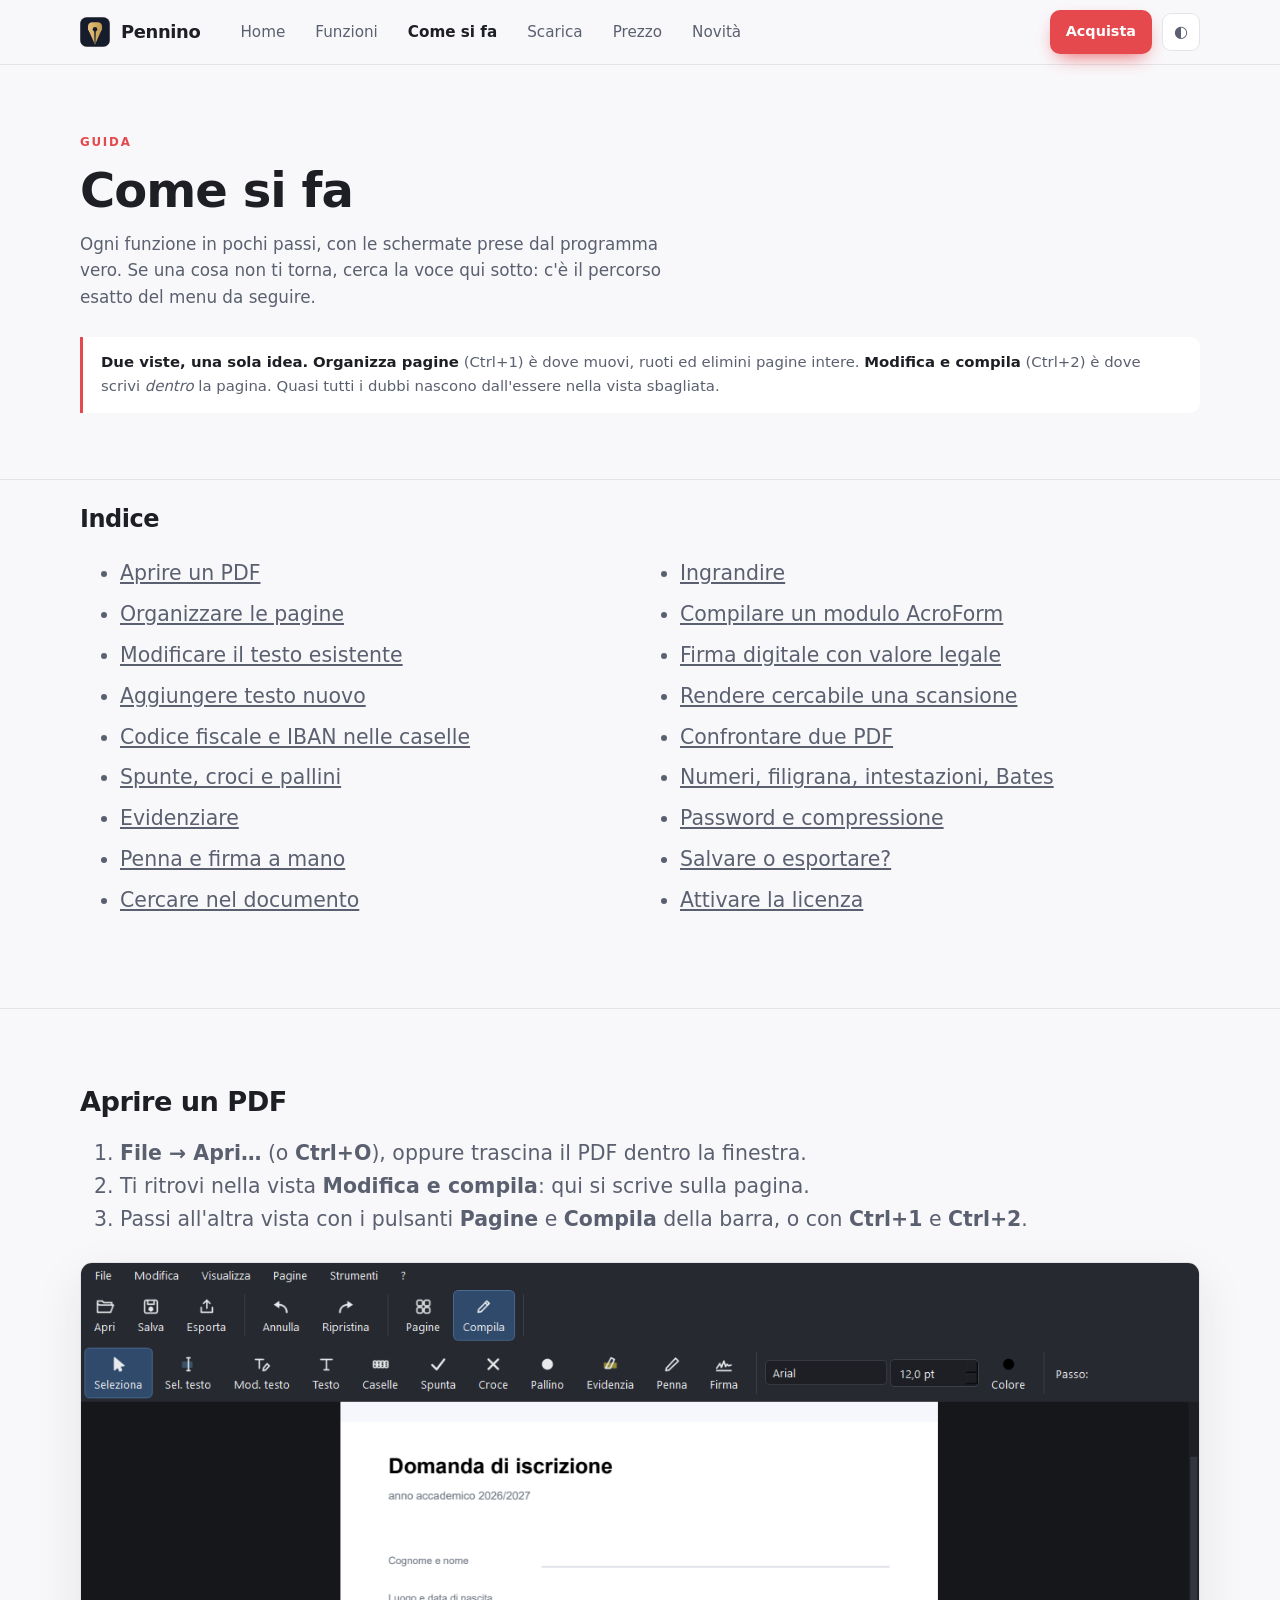
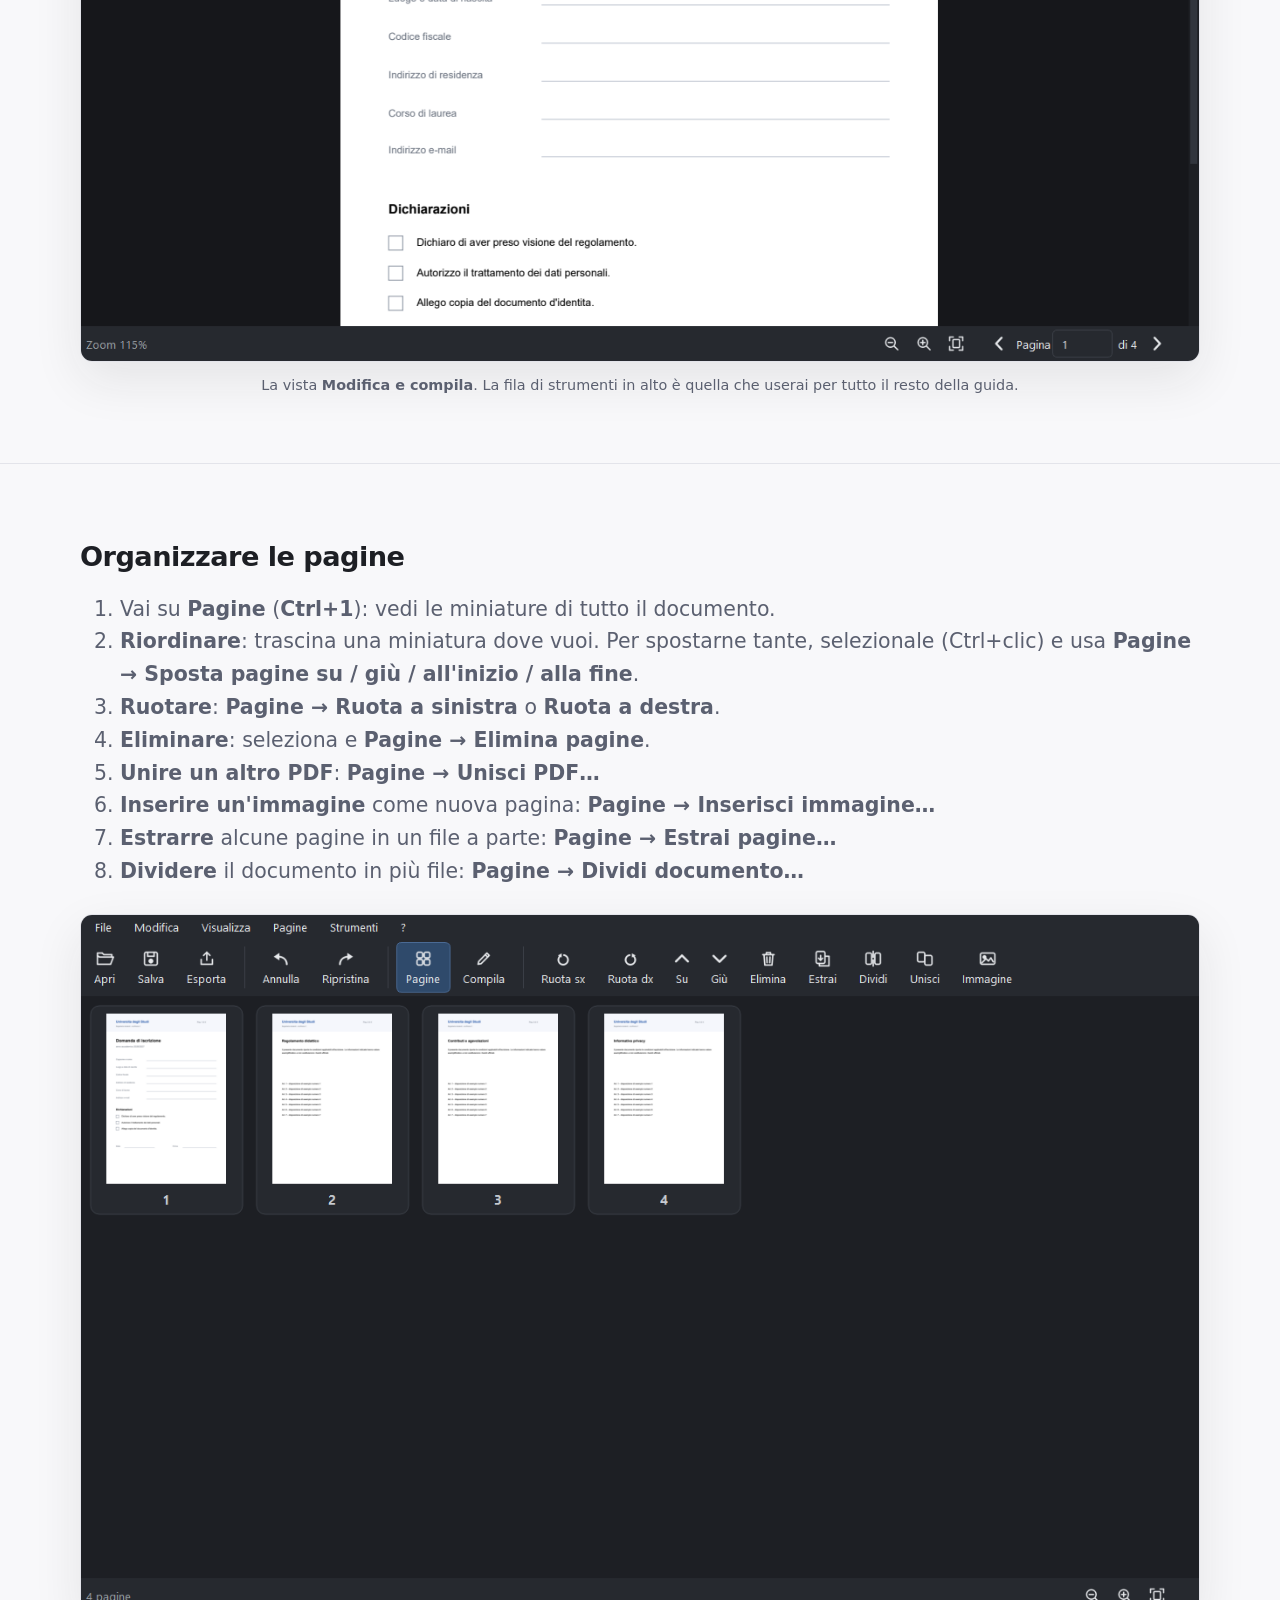
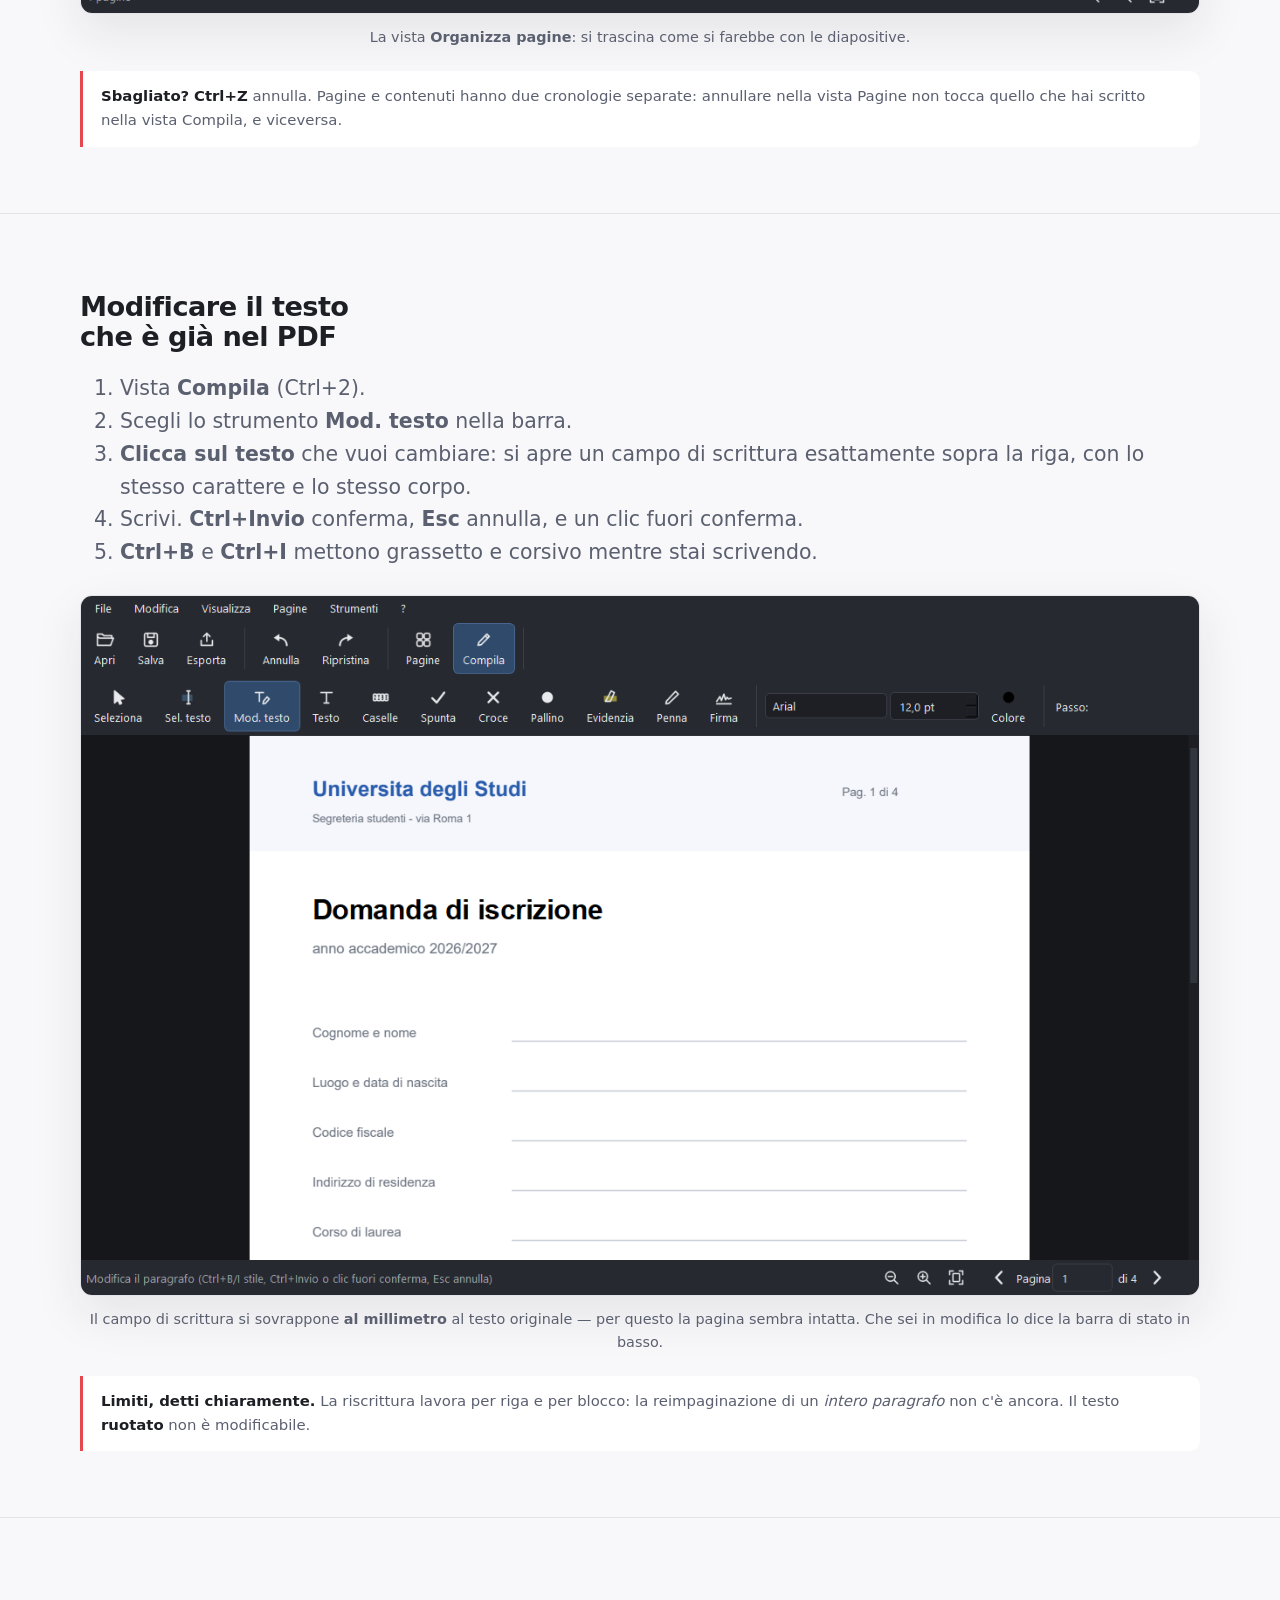
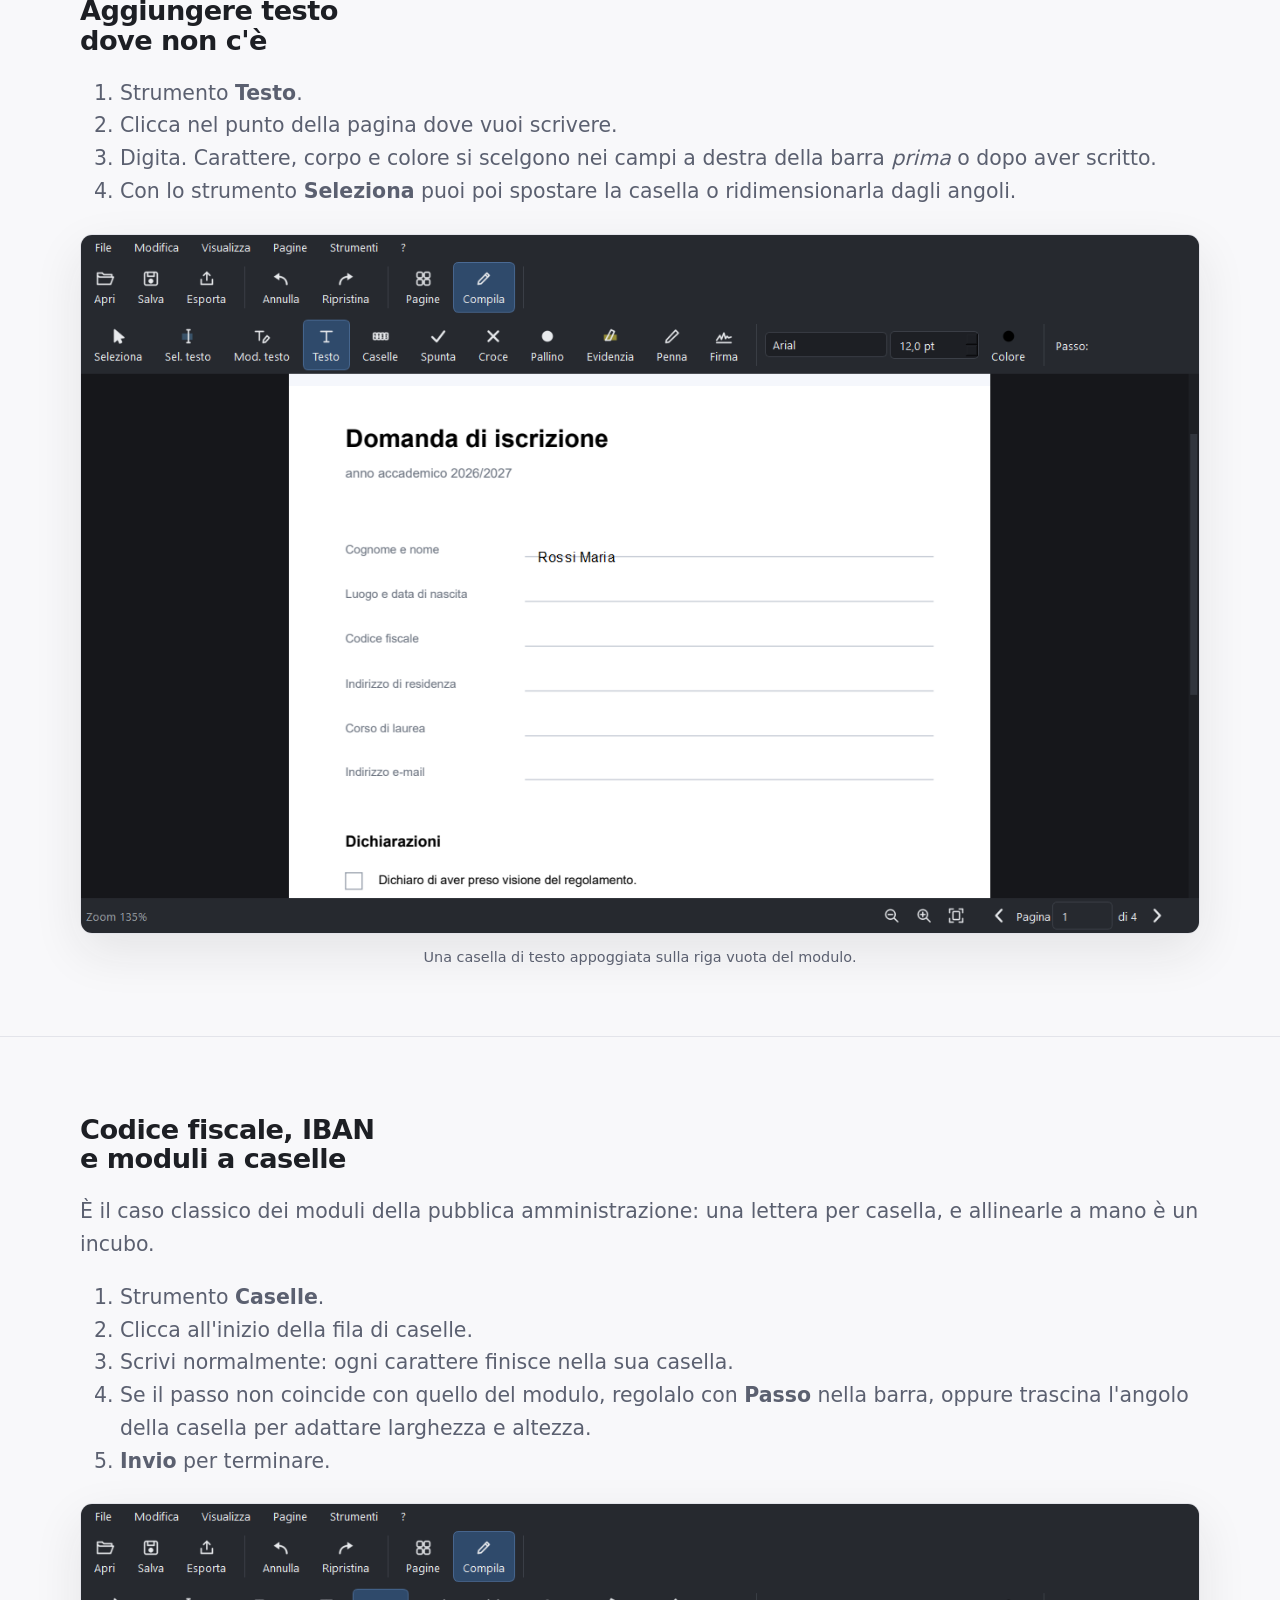
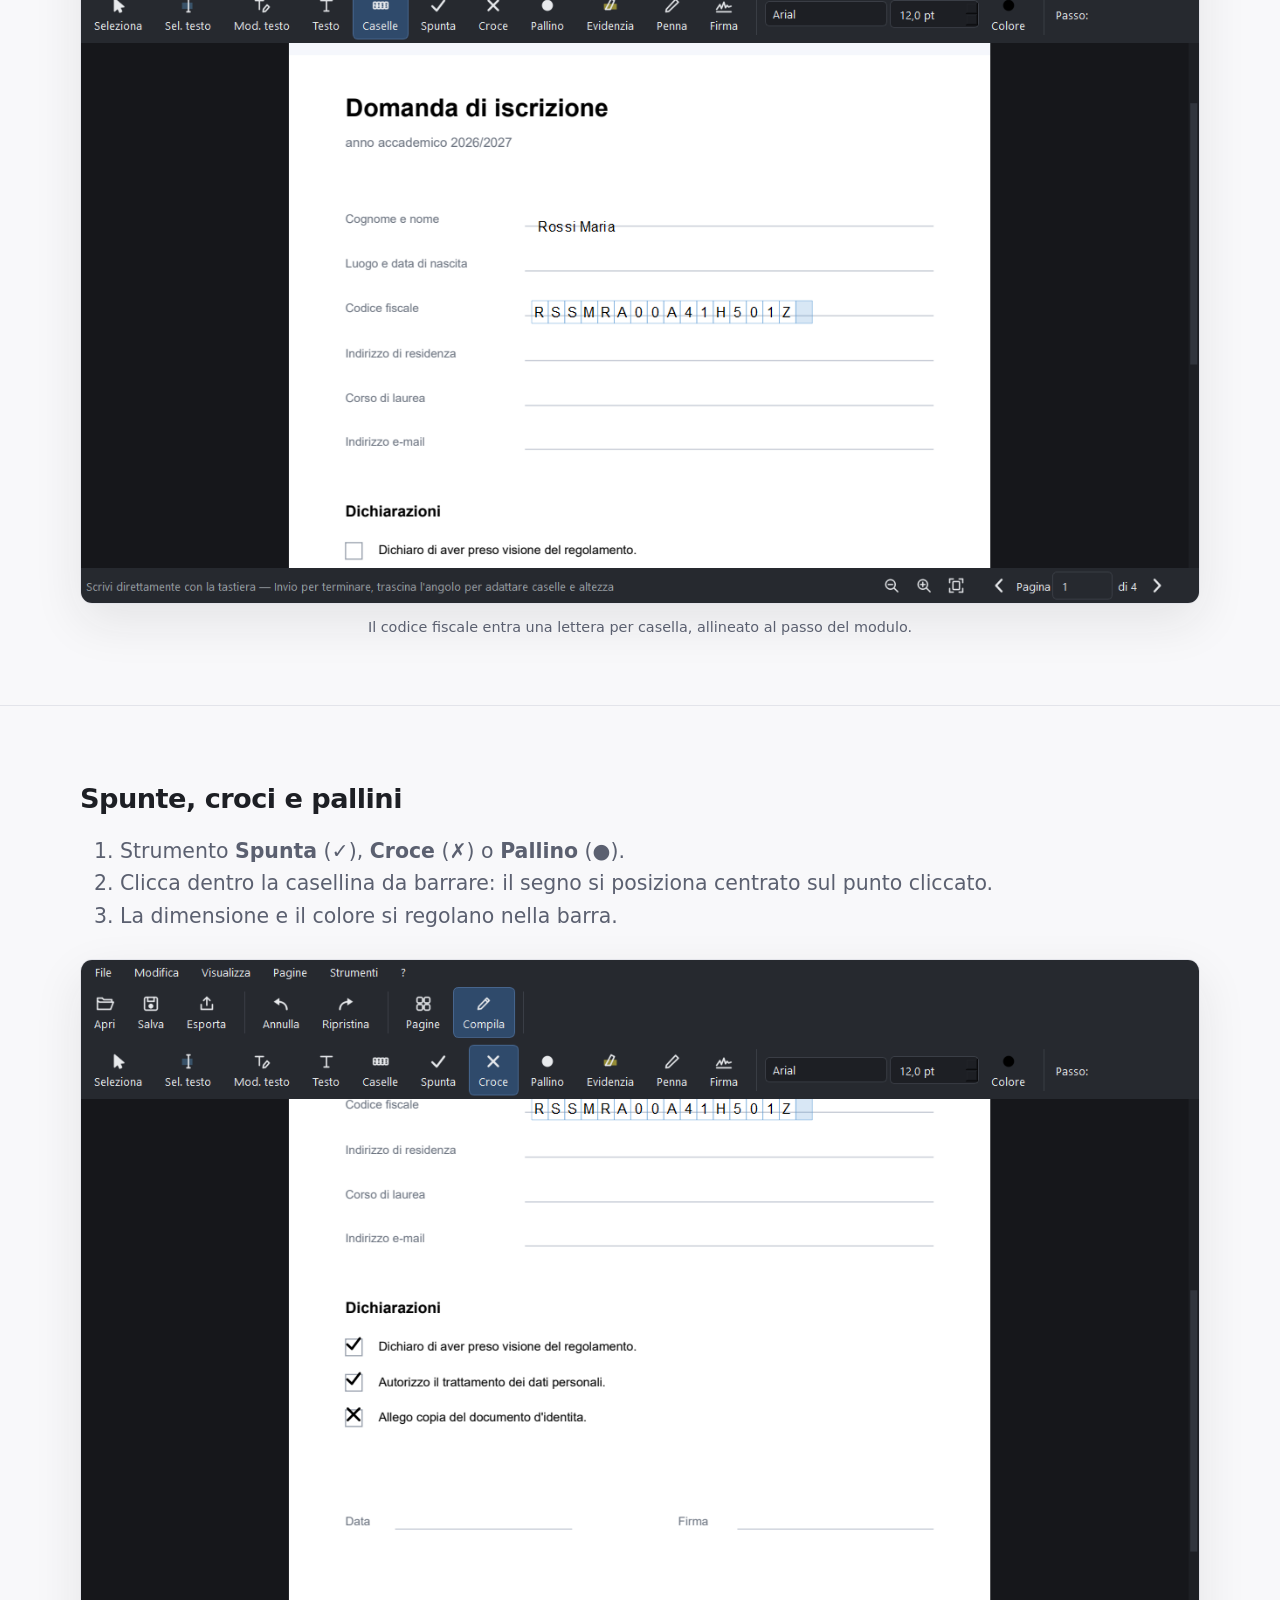
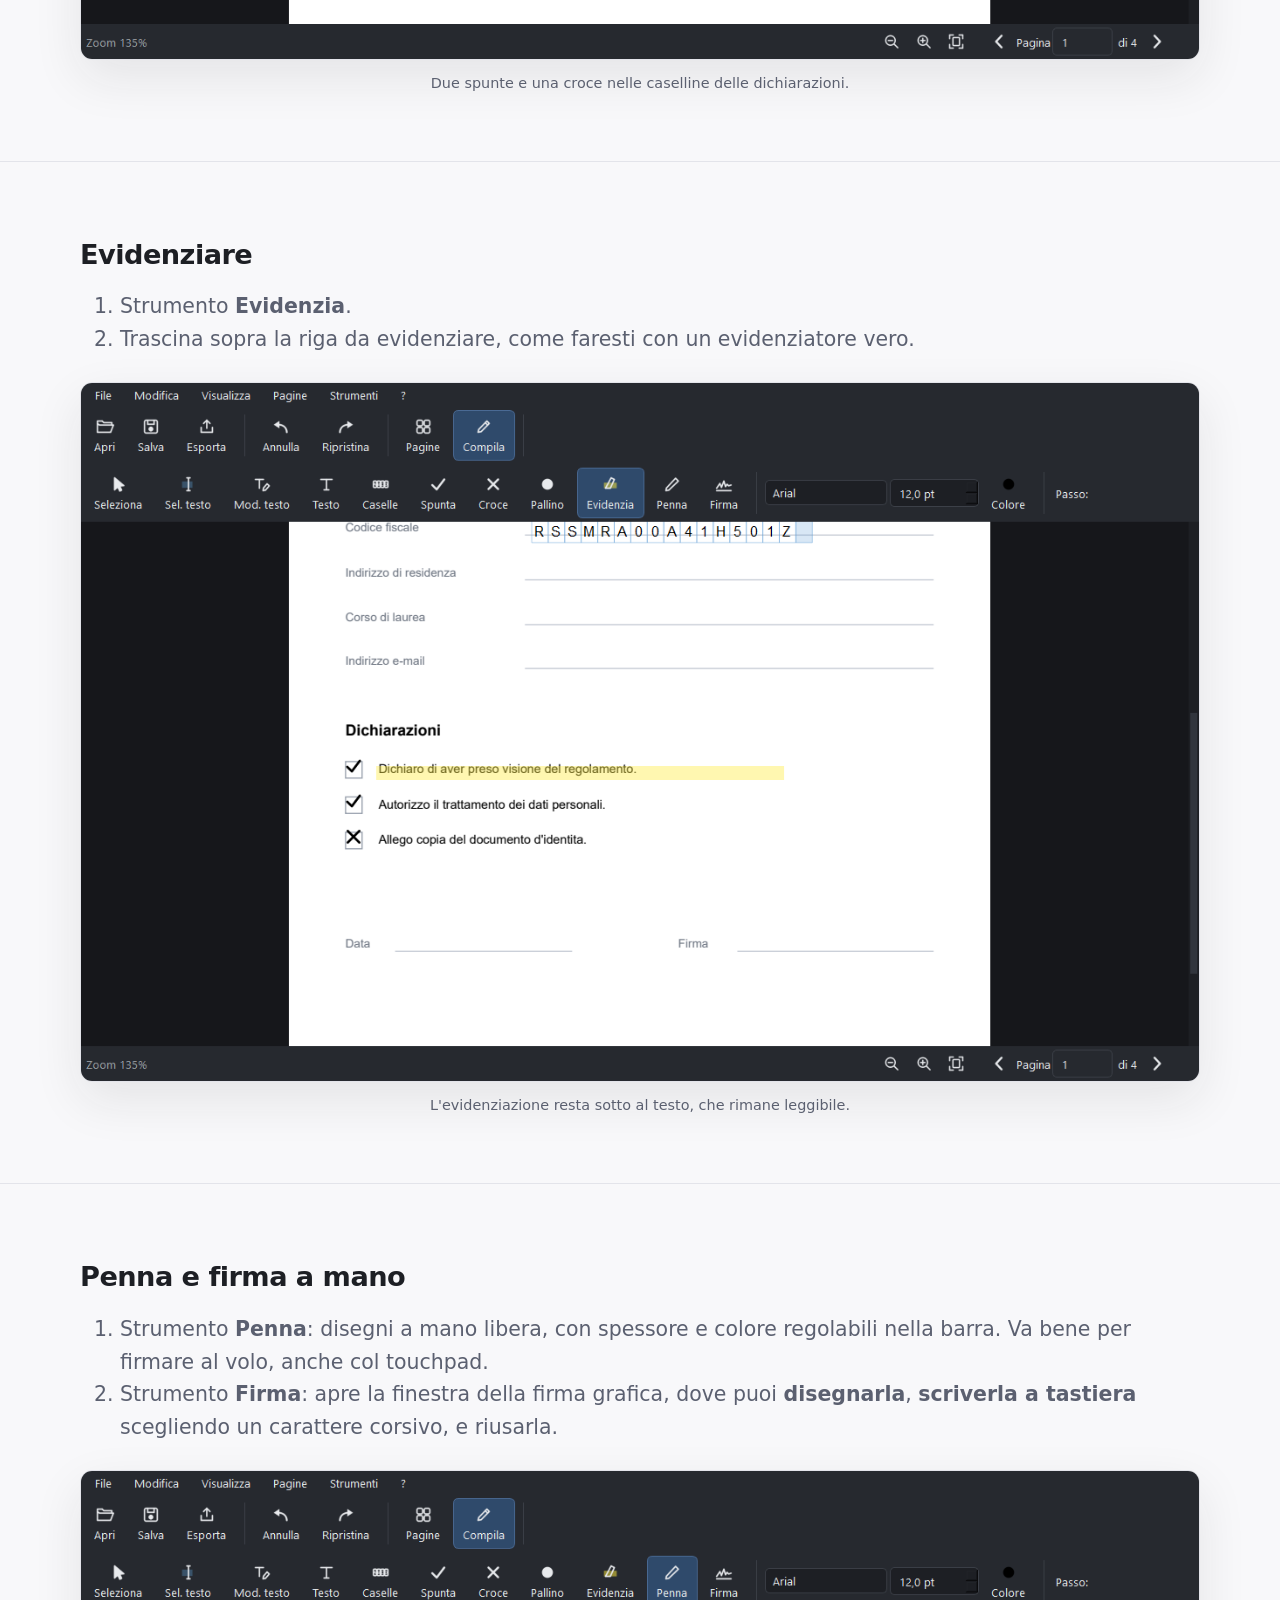
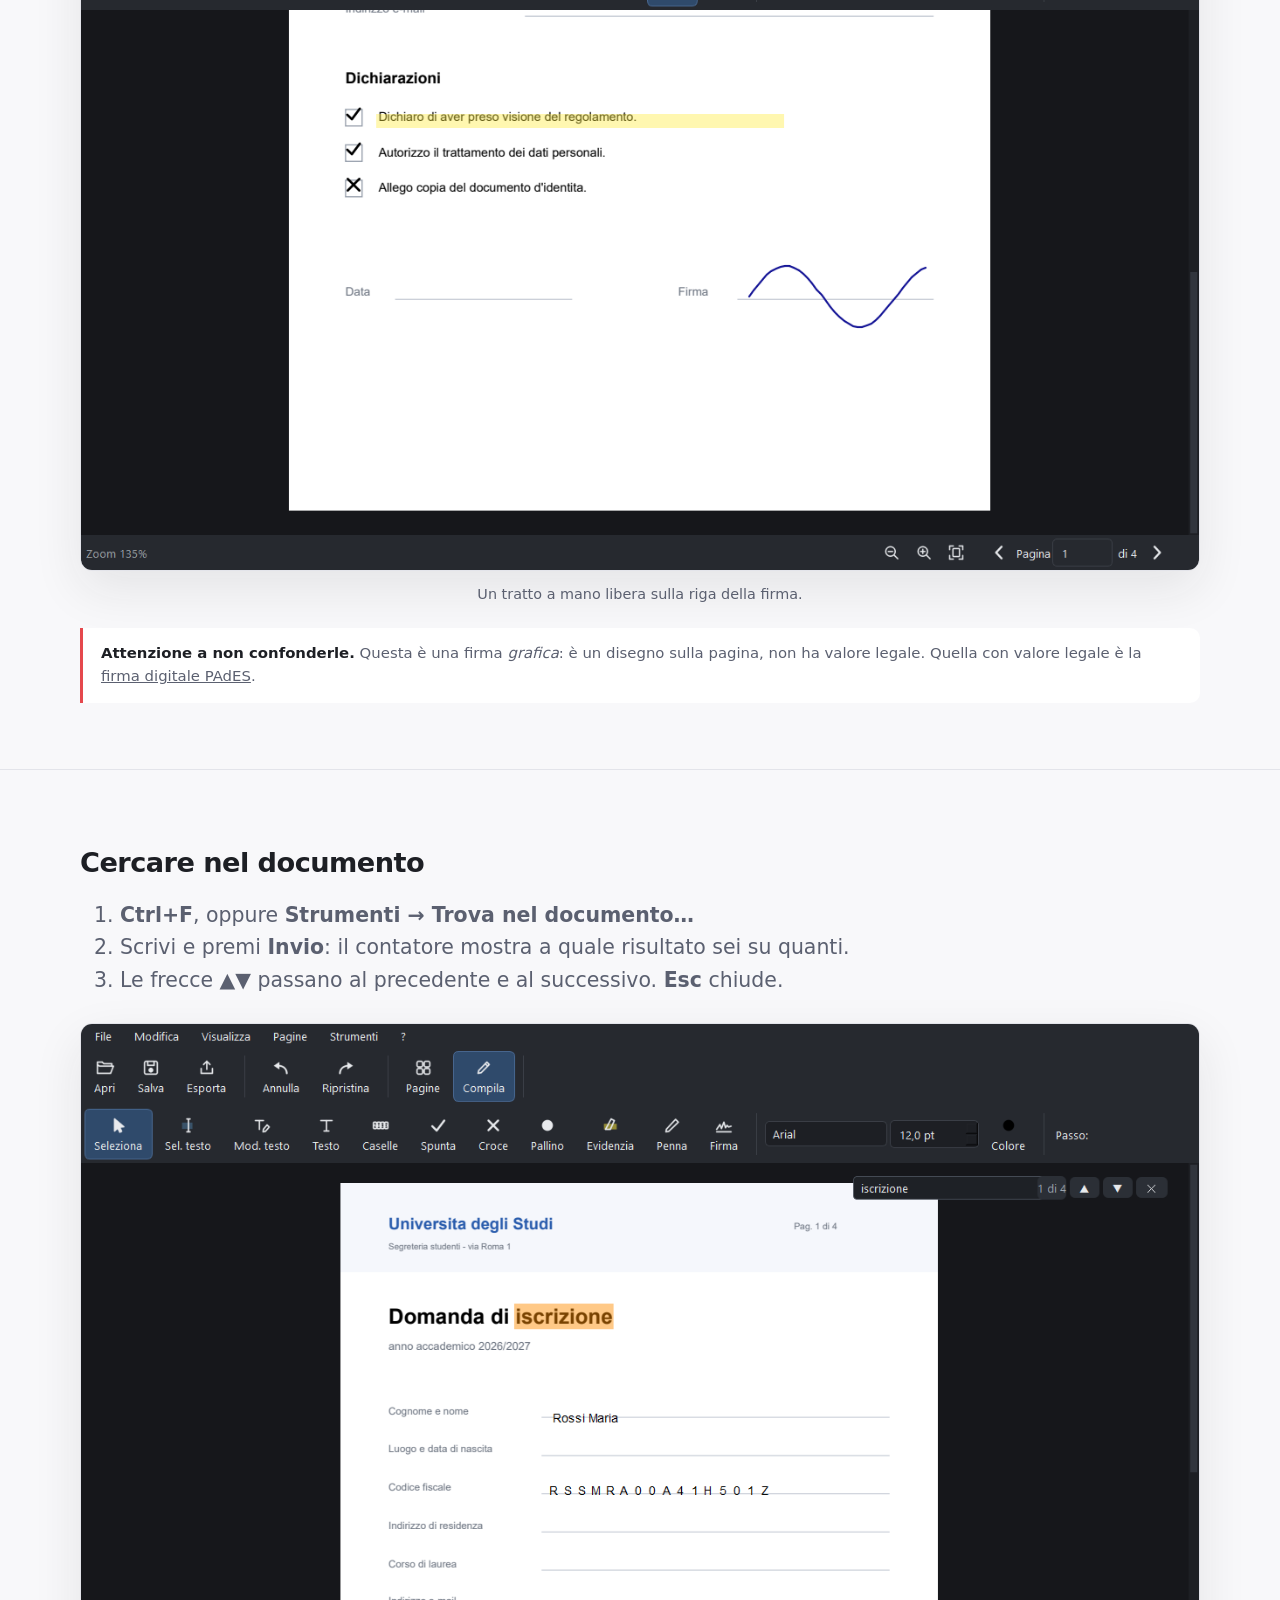
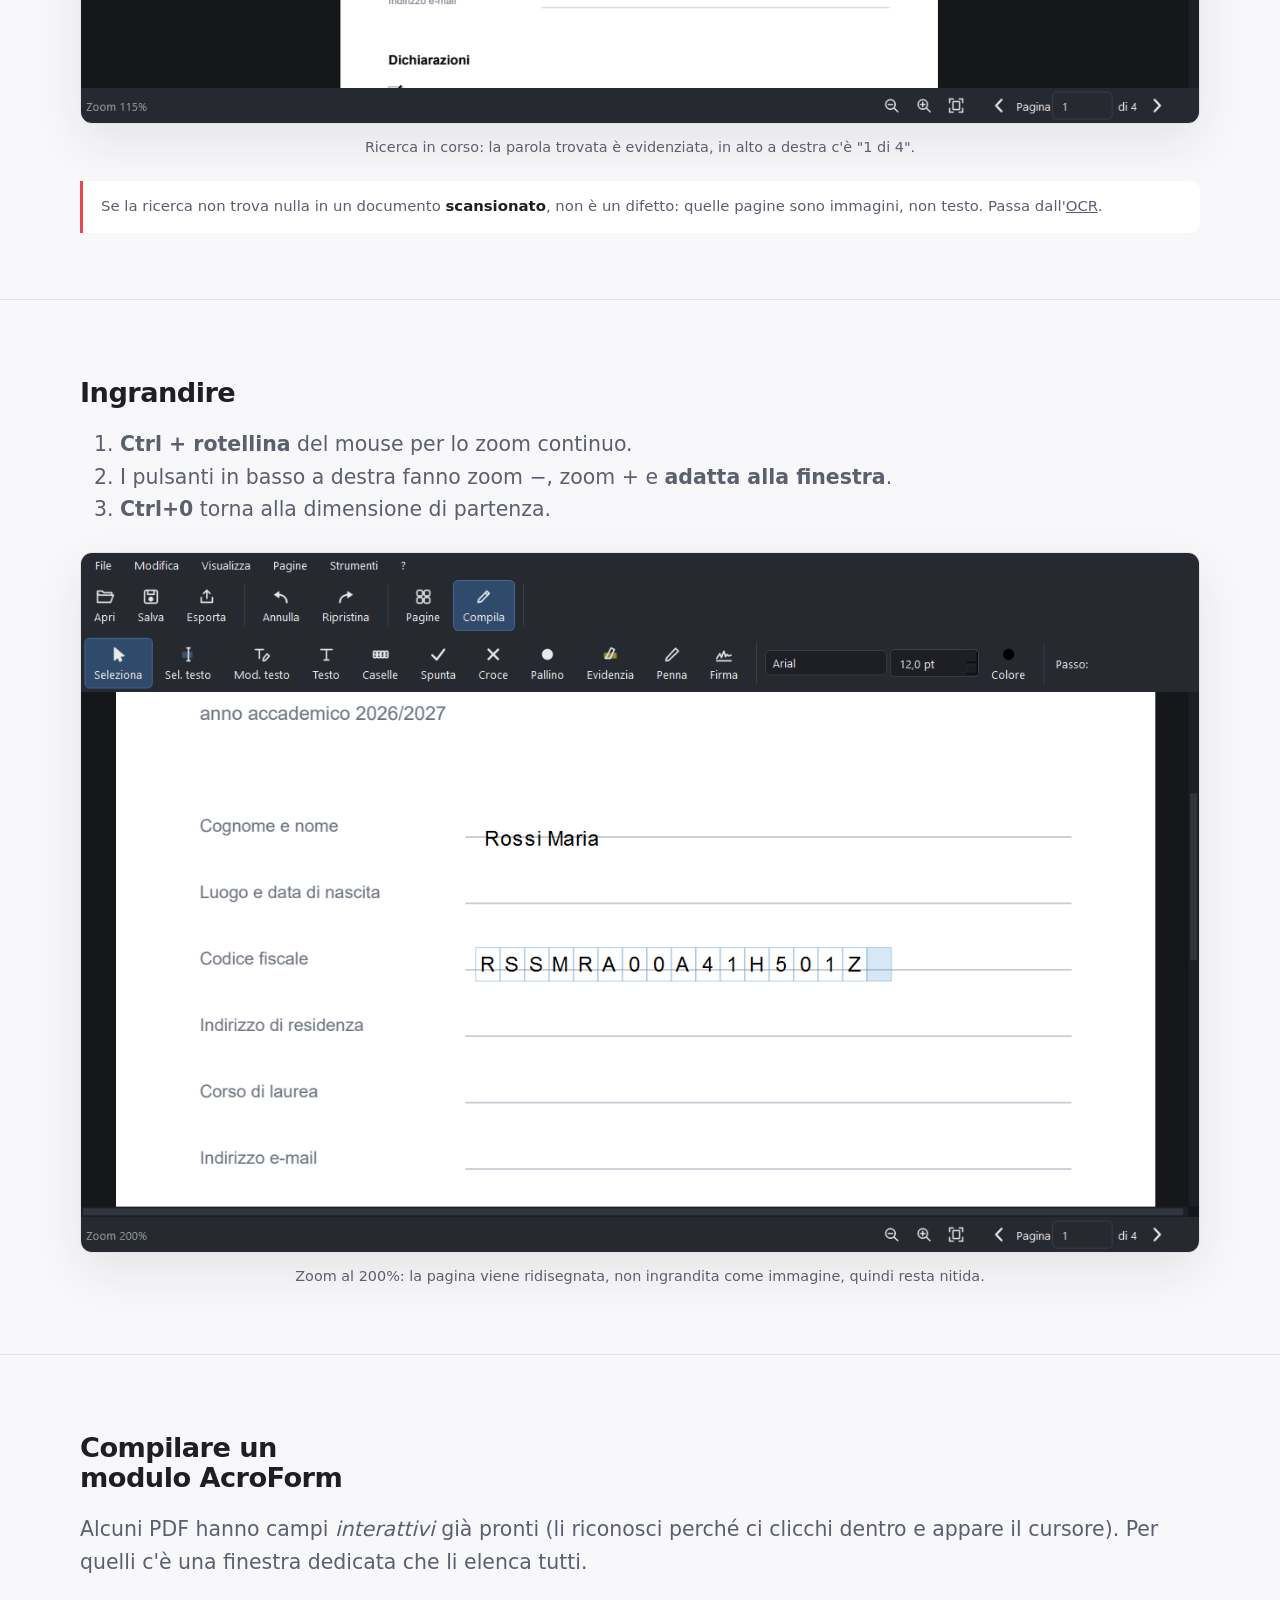
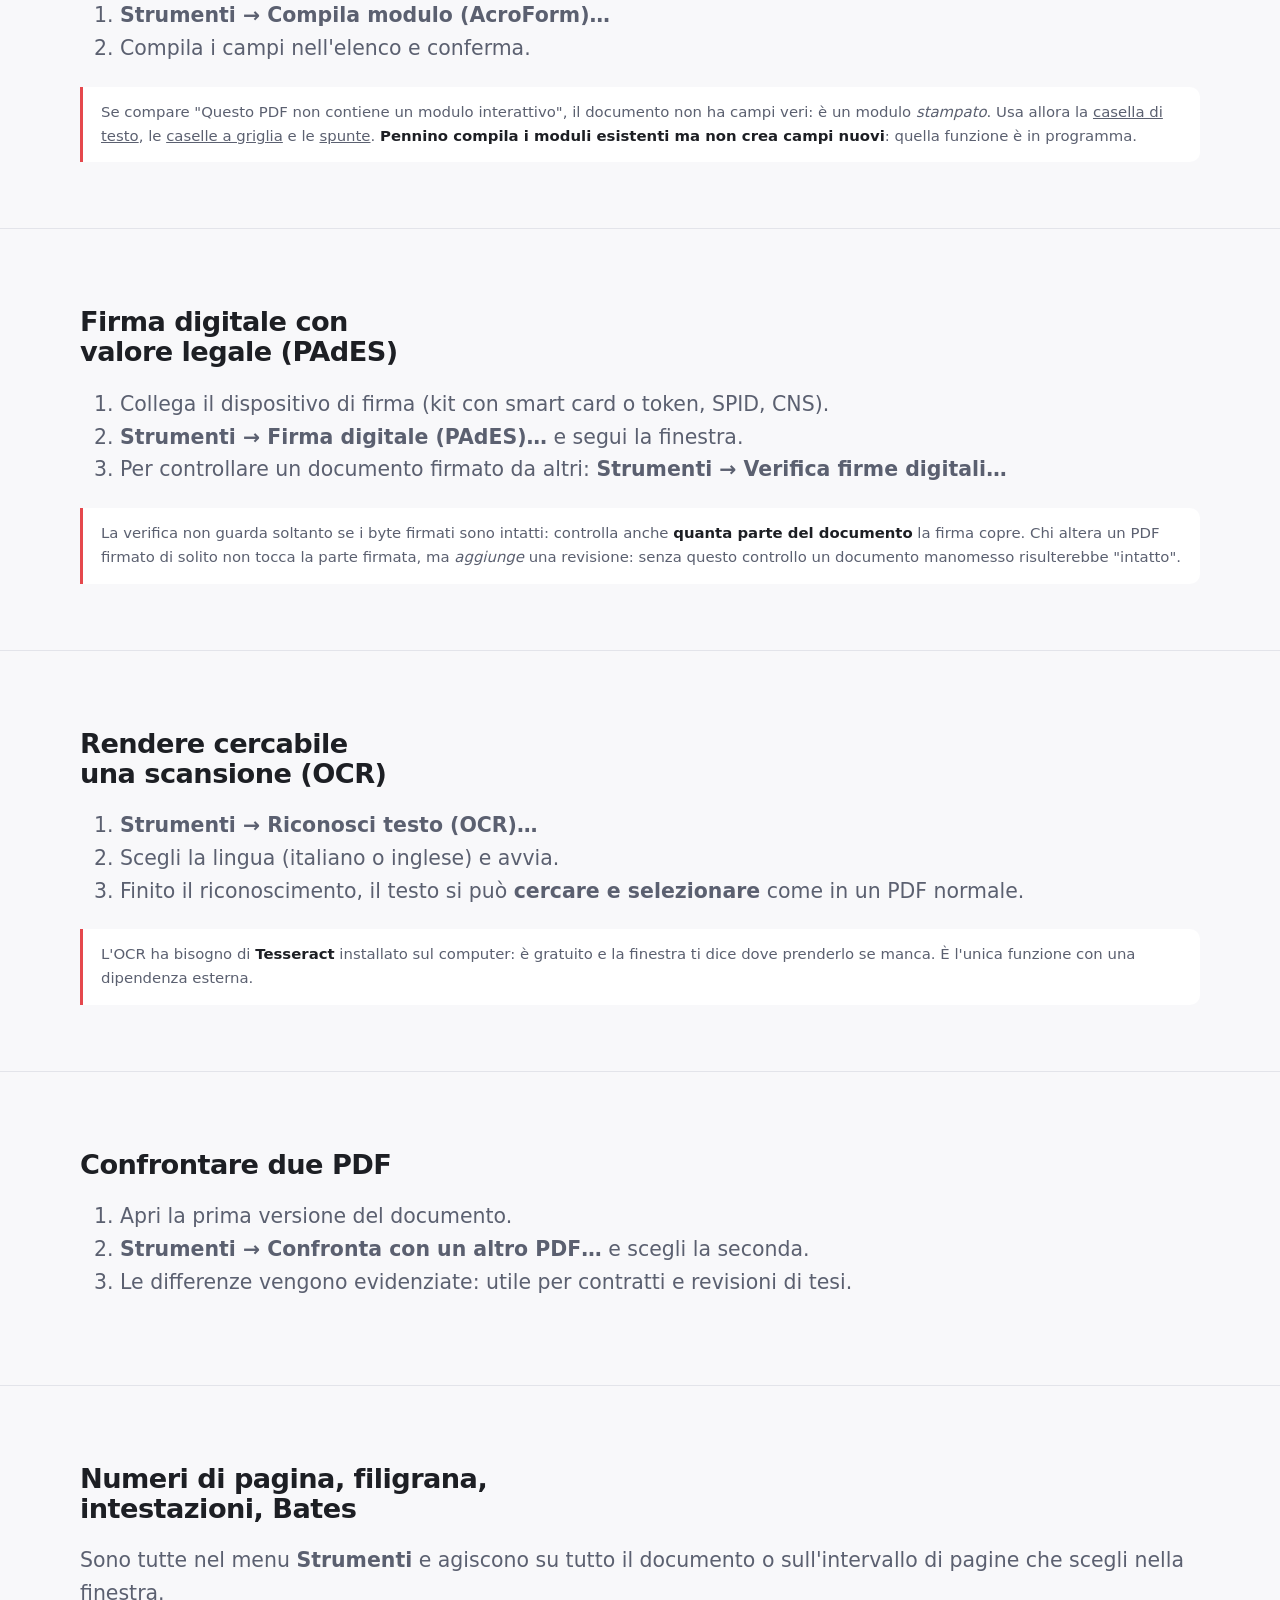
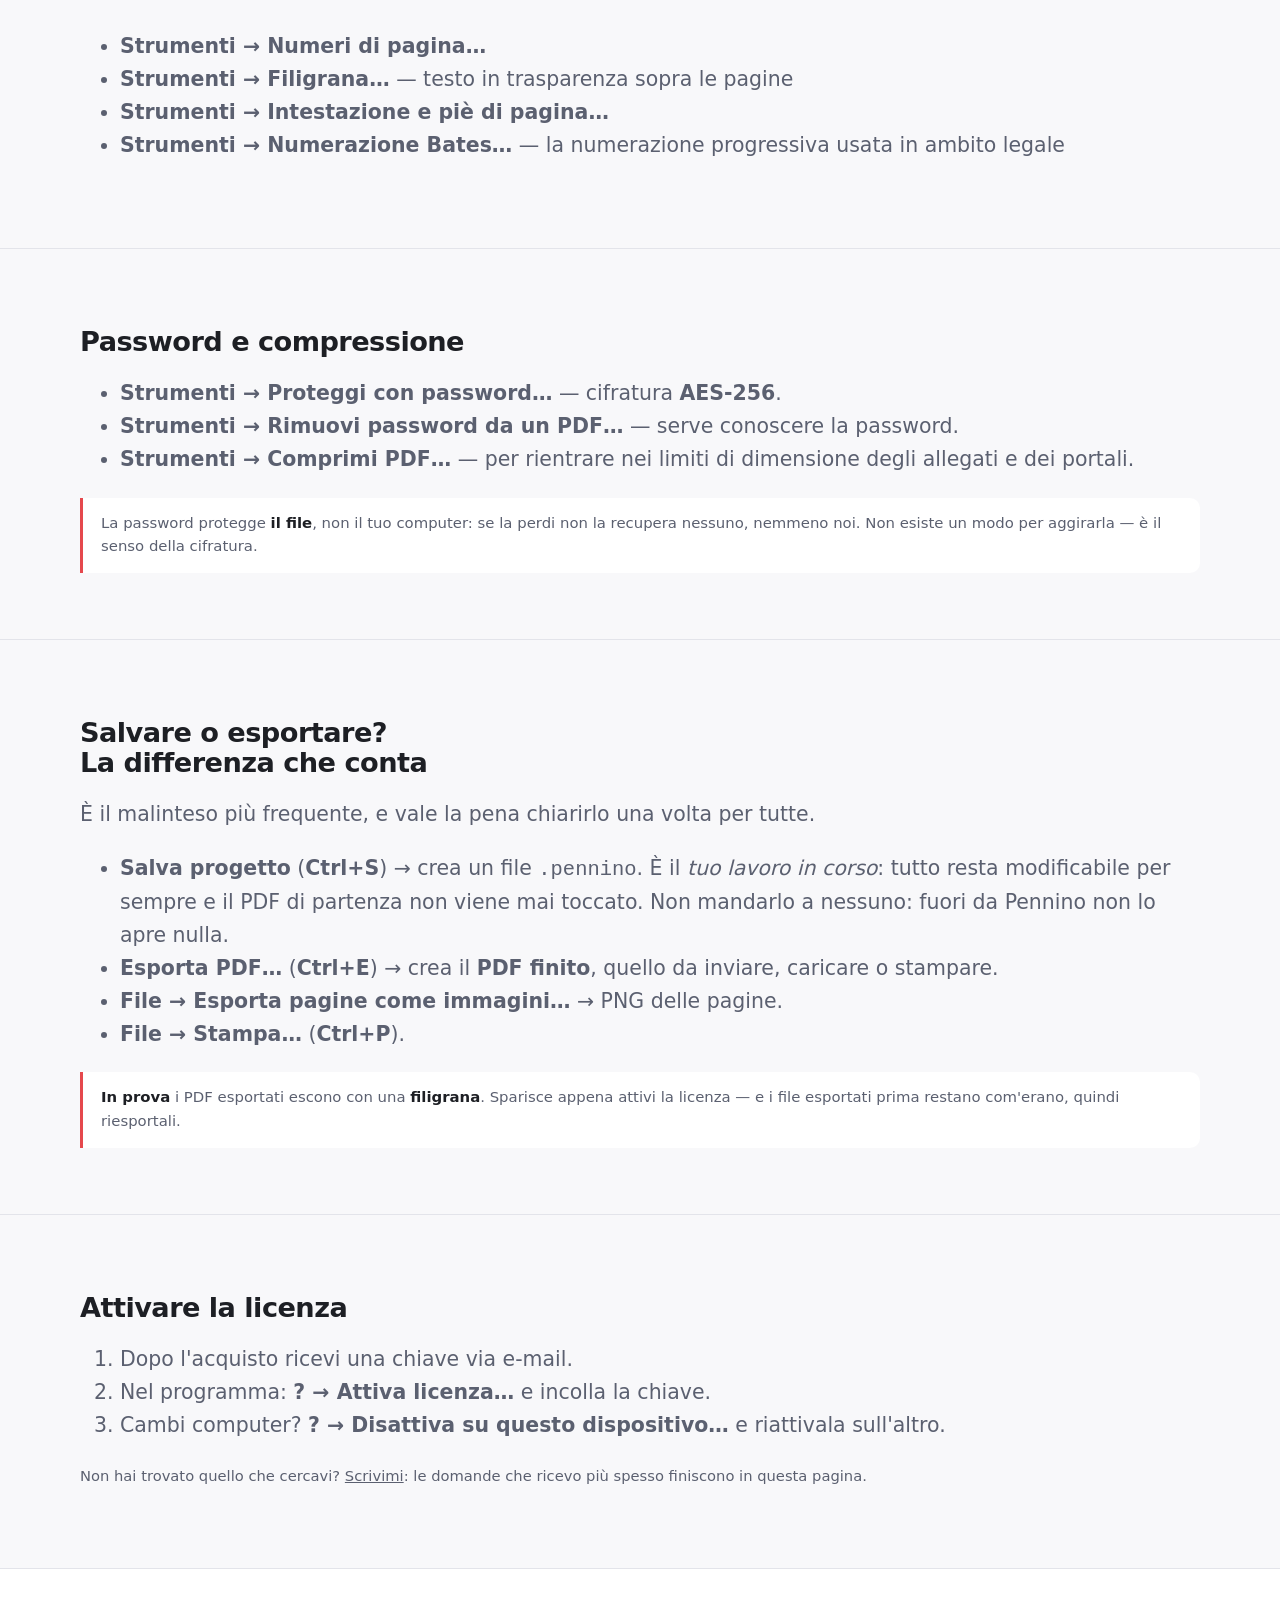
==== come-si-fa.html @ 9f7636d0 "Aggiorna sito da landing/" ====
<!doctype html>
<html lang="it">
<head>
<meta charset="utf-8">
<meta name="viewport" content="width=device-width, initial-scale=1">
<title>Come si fa — Guida a Pennino</title>
<meta name="description" content="Guida pratica a Pennino: come modificare il testo di un PDF, compilare e firmare moduli, organizzare le pagine, fare l'OCR, proteggere e comprimere. Con le schermate del programma.">
<link rel="canonical" href="https://alexlenzi00.github.io/pennino-site/come-si-fa.html">
<meta property="og:type" content="website">
<meta property="og:site_name" content="Pennino">
<meta property="og:locale" content="it_IT">
<meta property="og:title" content="Come si fa — Guida a Pennino">
<meta property="og:description" content="Ogni funzione spiegata in pochi passi, con le schermate del programma.">
<meta property="og:url" content="https://alexlenzi00.github.io/pennino-site/come-si-fa.html">
<meta property="og:image" content="https://alexlenzi00.github.io/pennino-site/assets/img/howto/05-caselle-griglia.png">
<meta name="twitter:card" content="summary_large_image">
<meta name="twitter:title" content="Come si fa — Guida a Pennino">
<meta name="twitter:description" content="Ogni funzione spiegata in pochi passi, con le schermate del programma.">
<meta name="twitter:image" content="https://alexlenzi00.github.io/pennino-site/assets/img/howto/05-caselle-griglia.png">
<link rel="icon" href="assets/icon.svg">
<link rel="stylesheet" href="assets/site.css">
</head>
<body>

<header class="nav">
  <div class="nav-in">
    <a class="brand" href="index.html"><img src="assets/icon.svg" alt=""> Pennino</a>
    <nav class="nav-links">
      <a href="index.html">Home</a>
      <a href="funzioni.html">Funzioni</a>
      <a href="come-si-fa.html" aria-current="page">Come si fa</a>
      <a href="scarica.html">Scarica</a>
      <a href="prezzi.html">Prezzo</a>
      <a href="note-di-rilascio.html">Novità</a>
    </nav>
    <div class="nav-right">
      <a class="btn btn-primary btn-sm cta-nav" href="prezzi.html">Acquista</a>
      <button class="icon-btn" data-theme-toggle type="button" aria-label="Cambia tema" title="Cambia tema">◐</button>
      <button class="icon-btn nav-toggle" data-nav-toggle type="button" aria-label="Menu">☰</button>
    </div>
  </div>
</header>

<main>
  <section class="section" style="padding-top:56px">
    <div class="wrap">
      <p class="eyebrow">Guida</p>
      <h1 class="sec-title" style="font-size:clamp(2rem,5vw,3rem)">Come si fa</h1>
      <p class="sec-sub">Ogni funzione in pochi passi, con le schermate prese dal programma vero. Se una cosa non ti torna, cerca la voce qui sotto: c'è il percorso esatto del menu da seguire.</p>

      <div class="note" style="margin-top:26px">
        <b>Due viste, una sola idea.</b> <b>Organizza pagine</b> (Ctrl+1) è dove
        muovi, ruoti ed elimini pagine intere. <b>Modifica e compila</b> (Ctrl+2)
        è dove scrivi <i>dentro</i> la pagina. Quasi tutti i dubbi nascono
        dall'essere nella vista sbagliata.
      </div>
    </div>
  </section>

  <section class="section" style="padding-top:14px">
    <div class="wrap">
      <h2 class="sec-title" style="font-size:1.5rem">Indice</h2>
      <ul class="lead" style="columns:2;column-gap:40px;line-height:2">
        <li><a href="#aprire">Aprire un PDF</a></li>
        <li><a href="#pagine">Organizzare le pagine</a></li>
        <li><a href="#modifica-testo">Modificare il testo esistente</a></li>
        <li><a href="#testo-nuovo">Aggiungere testo nuovo</a></li>
        <li><a href="#griglia">Codice fiscale e IBAN nelle caselle</a></li>
        <li><a href="#spunte">Spunte, croci e pallini</a></li>
        <li><a href="#evidenzia">Evidenziare</a></li>
        <li><a href="#penna">Penna e firma a mano</a></li>
        <li><a href="#cerca">Cercare nel documento</a></li>
        <li><a href="#zoom">Ingrandire</a></li>
        <li><a href="#moduli">Compilare un modulo AcroForm</a></li>
        <li><a href="#firma-digitale">Firma digitale con valore legale</a></li>
        <li><a href="#ocr">Rendere cercabile una scansione</a></li>
        <li><a href="#confronto">Confrontare due PDF</a></li>
        <li><a href="#timbri">Numeri, filigrana, intestazioni, Bates</a></li>
        <li><a href="#protezione">Password e compressione</a></li>
        <li><a href="#salvare">Salvare o esportare?</a></li>
        <li><a href="#licenza">Attivare la licenza</a></li>
      </ul>
    </div>
  </section>

  <!-- ------------------------------------------------------------------ -->
  <section class="section" id="aprire">
    <div class="wrap">
      <h2 class="sec-title" style="font-size:1.7rem">Aprire un PDF</h2>
      <ol class="lead">
        <li><b>File → Apri…</b> (o <b>Ctrl+O</b>), oppure trascina il PDF dentro la finestra.</li>
        <li>Ti ritrovi nella vista <b>Modifica e compila</b>: qui si scrive sulla pagina.</li>
        <li>Passi all'altra vista con i pulsanti <b>Pagine</b> e <b>Compila</b> della barra, o con <b>Ctrl+1</b> e <b>Ctrl+2</b>.</li>
      </ol>
      <figure class="shot" style="margin-top:26px">
        <img src="assets/img/howto/02-vista-compila.png" width="1280" height="800" loading="lazy"
             alt="La vista Modifica e compila con un modulo di iscrizione aperto e la barra degli strumenti in alto.">
        <figcaption>La vista <b>Modifica e compila</b>. La fila di strumenti in alto è quella che userai per tutto il resto della guida.</figcaption>
      </figure>
    </div>
  </section>

  <!-- ------------------------------------------------------------------ -->
  <section class="section" id="pagine">
    <div class="wrap">
      <h2 class="sec-title" style="font-size:1.7rem">Organizzare le pagine</h2>
      <ol class="lead">
        <li>Vai su <b>Pagine</b> (<b>Ctrl+1</b>): vedi le miniature di tutto il documento.</li>
        <li><b>Riordinare</b>: trascina una miniatura dove vuoi. Per spostarne tante, selezionale (Ctrl+clic) e usa <b>Pagine → Sposta pagine su / giù / all'inizio / alla fine</b>.</li>
        <li><b>Ruotare</b>: <b>Pagine → Ruota a sinistra</b> o <b>Ruota a destra</b>.</li>
        <li><b>Eliminare</b>: seleziona e <b>Pagine → Elimina pagine</b>.</li>
        <li><b>Unire un altro PDF</b>: <b>Pagine → Unisci PDF…</b></li>
        <li><b>Inserire un'immagine</b> come nuova pagina: <b>Pagine → Inserisci immagine…</b></li>
        <li><b>Estrarre</b> alcune pagine in un file a parte: <b>Pagine → Estrai pagine…</b></li>
        <li><b>Dividere</b> il documento in più file: <b>Pagine → Dividi documento…</b></li>
      </ol>
      <figure class="shot" style="margin-top:26px">
        <img src="assets/img/howto/01-organizza-pagine.png" width="1280" height="800" loading="lazy"
             alt="La vista Organizza pagine con le miniature delle quattro pagine del documento.">
        <figcaption>La vista <b>Organizza pagine</b>: si trascina come si farebbe con le diapositive.</figcaption>
      </figure>
      <div class="note">
        <b>Sbagliato?</b> <b>Ctrl+Z</b> annulla. Pagine e contenuti hanno due
        cronologie separate: annullare nella vista Pagine non tocca quello che
        hai scritto nella vista Compila, e viceversa.
      </div>
    </div>
  </section>

  <!-- ------------------------------------------------------------------ -->
  <section class="section" id="modifica-testo">
    <div class="wrap">
      <h2 class="sec-title" style="font-size:1.7rem">Modificare il testo che è già nel PDF</h2>
      <ol class="lead">
        <li>Vista <b>Compila</b> (Ctrl+2).</li>
        <li>Scegli lo strumento <b>Mod. testo</b> nella barra.</li>
        <li><b>Clicca sul testo</b> che vuoi cambiare: si apre un campo di scrittura esattamente sopra la riga, con lo stesso carattere e lo stesso corpo.</li>
        <li>Scrivi. <b>Ctrl+Invio</b> conferma, <b>Esc</b> annulla, e un clic fuori conferma.</li>
        <li><b>Ctrl+B</b> e <b>Ctrl+I</b> mettono grassetto e corsivo mentre stai scrivendo.</li>
      </ol>
      <figure class="shot" style="margin-top:26px">
        <img src="assets/img/howto/03-modifica-testo.png" width="1280" height="800" loading="lazy"
             alt="Lo strumento Mod. testo è attivo e la barra di stato in basso spiega i comandi della modifica.">
        <figcaption>Il campo di scrittura si sovrappone <b>al millimetro</b> al testo originale — per questo la pagina sembra intatta. Che sei in modifica lo dice la barra di stato in basso.</figcaption>
      </figure>
      <div class="note">
        <b>Limiti, detti chiaramente.</b> La riscrittura lavora per riga e per
        blocco: la reimpaginazione di un <i>intero paragrafo</i> non c'è ancora.
        Il testo <b>ruotato</b> non è modificabile.
      </div>
    </div>
  </section>

  <!-- ------------------------------------------------------------------ -->
  <section class="section" id="testo-nuovo">
    <div class="wrap">
      <h2 class="sec-title" style="font-size:1.7rem">Aggiungere testo dove non c'è</h2>
      <ol class="lead">
        <li>Strumento <b>Testo</b>.</li>
        <li>Clicca nel punto della pagina dove vuoi scrivere.</li>
        <li>Digita. Carattere, corpo e colore si scelgono nei campi a destra della barra <i>prima</i> o dopo aver scritto.</li>
        <li>Con lo strumento <b>Seleziona</b> puoi poi spostare la casella o ridimensionarla dagli angoli.</li>
      </ol>
      <figure class="shot" style="margin-top:26px">
        <img src="assets/img/howto/04-casella-testo.png" width="1280" height="800" loading="lazy"
             alt="Una casella di testo con scritto Rossi Maria sulla riga Cognome e nome del modulo.">
        <figcaption>Una casella di testo appoggiata sulla riga vuota del modulo.</figcaption>
      </figure>
    </div>
  </section>

  <!-- ------------------------------------------------------------------ -->
  <section class="section" id="griglia">
    <div class="wrap">
      <h2 class="sec-title" style="font-size:1.7rem">Codice fiscale, IBAN e moduli a caselle</h2>
      <p class="lead">È il caso classico dei moduli della pubblica amministrazione: una lettera per casella, e allinearle a mano è un incubo.</p>
      <ol class="lead">
        <li>Strumento <b>Caselle</b>.</li>
        <li>Clicca all'inizio della fila di caselle.</li>
        <li>Scrivi normalmente: ogni carattere finisce nella sua casella.</li>
        <li>Se il passo non coincide con quello del modulo, regolalo con <b>Passo</b> nella barra, oppure trascina l'angolo della casella per adattare larghezza e altezza.</li>
        <li><b>Invio</b> per terminare.</li>
      </ol>
      <figure class="shot" style="margin-top:26px">
        <img src="assets/img/howto/05-caselle-griglia.png" width="1280" height="800" loading="lazy"
             alt="Un codice fiscale scritto nelle caselle a griglia sulla riga Codice fiscale del modulo.">
        <figcaption>Il codice fiscale entra una lettera per casella, allineato al passo del modulo.</figcaption>
      </figure>
    </div>
  </section>

  <!-- ------------------------------------------------------------------ -->
  <section class="section" id="spunte">
    <div class="wrap">
      <h2 class="sec-title" style="font-size:1.7rem">Spunte, croci e pallini</h2>
      <ol class="lead">
        <li>Strumento <b>Spunta</b> (✓), <b>Croce</b> (✗) o <b>Pallino</b> (●).</li>
        <li>Clicca dentro la casellina da barrare: il segno si posiziona centrato sul punto cliccato.</li>
        <li>La dimensione e il colore si regolano nella barra.</li>
      </ol>
      <figure class="shot" style="margin-top:26px">
        <img src="assets/img/howto/06-spunte.png" width="1280" height="800" loading="lazy"
             alt="Due spunte e una croce inserite nelle caselline delle dichiarazioni del modulo.">
        <figcaption>Due spunte e una croce nelle caselline delle dichiarazioni.</figcaption>
      </figure>
    </div>
  </section>

  <!-- ------------------------------------------------------------------ -->
  <section class="section" id="evidenzia">
    <div class="wrap">
      <h2 class="sec-title" style="font-size:1.7rem">Evidenziare</h2>
      <ol class="lead">
        <li>Strumento <b>Evidenzia</b>.</li>
        <li>Trascina sopra la riga da evidenziare, come faresti con un evidenziatore vero.</li>
      </ol>
      <figure class="shot" style="margin-top:26px">
        <img src="assets/img/howto/07-evidenzia.png" width="1280" height="800" loading="lazy"
             alt="Una riga del modulo evidenziata in giallo.">
        <figcaption>L'evidenziazione resta sotto al testo, che rimane leggibile.</figcaption>
      </figure>
    </div>
  </section>

  <!-- ------------------------------------------------------------------ -->
  <section class="section" id="penna">
    <div class="wrap">
      <h2 class="sec-title" style="font-size:1.7rem">Penna e firma a mano</h2>
      <ol class="lead">
        <li>Strumento <b>Penna</b>: disegni a mano libera, con spessore e colore regolabili nella barra. Va bene per firmare al volo, anche col touchpad.</li>
        <li>Strumento <b>Firma</b>: apre la finestra della firma grafica, dove puoi <b>disegnarla</b>, <b>scriverla a tastiera</b> scegliendo un carattere corsivo, e riusarla.</li>
      </ol>
      <figure class="shot" style="margin-top:26px">
        <img src="assets/img/howto/08-penna-firma-grafica.png" width="1280" height="800" loading="lazy"
             alt="Un tratto a mano libera disegnato sulla riga della firma del modulo.">
        <figcaption>Un tratto a mano libera sulla riga della firma.</figcaption>
      </figure>
      <div class="note">
        <b>Attenzione a non confonderle.</b> Questa è una firma <i>grafica</i>:
        è un disegno sulla pagina, non ha valore legale. Quella con valore
        legale è la <a href="#firma-digitale">firma digitale PAdES</a>.
      </div>
    </div>
  </section>

  <!-- ------------------------------------------------------------------ -->
  <section class="section" id="cerca">
    <div class="wrap">
      <h2 class="sec-title" style="font-size:1.7rem">Cercare nel documento</h2>
      <ol class="lead">
        <li><b>Ctrl+F</b>, oppure <b>Strumenti → Trova nel documento…</b></li>
        <li>Scrivi e premi <b>Invio</b>: il contatore mostra a quale risultato sei su quanti.</li>
        <li>Le frecce ▲▼ passano al precedente e al successivo. <b>Esc</b> chiude.</li>
      </ol>
      <figure class="shot" style="margin-top:26px">
        <img src="assets/img/howto/09-cerca-testo.png" width="1280" height="800" loading="lazy"
             alt="La barra di ricerca aperta con la parola iscrizione trovata ed evidenziata nel titolo.">
        <figcaption>Ricerca in corso: la parola trovata è evidenziata, in alto a destra c'è "1 di 4".</figcaption>
      </figure>
      <div class="note">
        Se la ricerca non trova nulla in un documento <b>scansionato</b>, non è
        un difetto: quelle pagine sono immagini, non testo. Passa dall'<a href="#ocr">OCR</a>.
      </div>
    </div>
  </section>

  <!-- ------------------------------------------------------------------ -->
  <section class="section" id="zoom">
    <div class="wrap">
      <h2 class="sec-title" style="font-size:1.7rem">Ingrandire</h2>
      <ol class="lead">
        <li><b>Ctrl + rotellina</b> del mouse per lo zoom continuo.</li>
        <li>I pulsanti in basso a destra fanno zoom −, zoom + e <b>adatta alla finestra</b>.</li>
        <li><b>Ctrl+0</b> torna alla dimensione di partenza.</li>
      </ol>
      <figure class="shot" style="margin-top:26px">
        <img src="assets/img/howto/10-zoom.png" width="1280" height="800" loading="lazy"
             alt="Il documento ingrandito al 200 per cento, con il testo nitido.">
        <figcaption>Zoom al 200%: la pagina viene ridisegnata, non ingrandita come immagine, quindi resta nitida.</figcaption>
      </figure>
    </div>
  </section>

  <!-- ------------------------------------------------------------------ -->
  <section class="section" id="moduli">
    <div class="wrap">
      <h2 class="sec-title" style="font-size:1.7rem">Compilare un modulo AcroForm</h2>
      <p class="lead">Alcuni PDF hanno campi <i>interattivi</i> già pronti (li riconosci perché ci clicchi dentro e appare il cursore). Per quelli c'è una finestra dedicata che li elenca tutti.</p>
      <ol class="lead">
        <li><b>Strumenti → Compila modulo (AcroForm)…</b></li>
        <li>Compila i campi nell'elenco e conferma.</li>
      </ol>
      <div class="note">
        Se compare "Questo PDF non contiene un modulo interattivo", il documento
        non ha campi veri: è un modulo <i>stampato</i>. Usa allora la
        <a href="#testo-nuovo">casella di testo</a>, le <a href="#griglia">caselle a griglia</a>
        e le <a href="#spunte">spunte</a>. <b>Pennino compila i moduli esistenti ma non
        crea campi nuovi</b>: quella funzione è in programma.
      </div>
    </div>
  </section>

  <!-- ------------------------------------------------------------------ -->
  <section class="section" id="firma-digitale">
    <div class="wrap">
      <h2 class="sec-title" style="font-size:1.7rem">Firma digitale con valore legale (PAdES)</h2>
      <ol class="lead">
        <li>Collega il dispositivo di firma (kit con smart card o token, SPID, CNS).</li>
        <li><b>Strumenti → Firma digitale (PAdES)…</b> e segui la finestra.</li>
        <li>Per controllare un documento firmato da altri: <b>Strumenti → Verifica firme digitali…</b></li>
      </ol>
      <div class="note">
        La verifica non guarda soltanto se i byte firmati sono intatti: controlla
        anche <b>quanta parte del documento</b> la firma copre. Chi altera un PDF
        firmato di solito non tocca la parte firmata, ma <i>aggiunge</i> una
        revisione: senza questo controllo un documento manomesso risulterebbe
        "intatto".
      </div>
    </div>
  </section>

  <!-- ------------------------------------------------------------------ -->
  <section class="section" id="ocr">
    <div class="wrap">
      <h2 class="sec-title" style="font-size:1.7rem">Rendere cercabile una scansione (OCR)</h2>
      <ol class="lead">
        <li><b>Strumenti → Riconosci testo (OCR)…</b></li>
        <li>Scegli la lingua (italiano o inglese) e avvia.</li>
        <li>Finito il riconoscimento, il testo si può <b>cercare e selezionare</b> come in un PDF normale.</li>
      </ol>
      <div class="note">
        L'OCR ha bisogno di <b>Tesseract</b> installato sul computer: è gratuito
        e la finestra ti dice dove prenderlo se manca. È l'unica funzione con una
        dipendenza esterna.
      </div>
    </div>
  </section>

  <!-- ------------------------------------------------------------------ -->
  <section class="section" id="confronto">
    <div class="wrap">
      <h2 class="sec-title" style="font-size:1.7rem">Confrontare due PDF</h2>
      <ol class="lead">
        <li>Apri la prima versione del documento.</li>
        <li><b>Strumenti → Confronta con un altro PDF…</b> e scegli la seconda.</li>
        <li>Le differenze vengono evidenziate: utile per contratti e revisioni di tesi.</li>
      </ol>
    </div>
  </section>

  <!-- ------------------------------------------------------------------ -->
  <section class="section" id="timbri">
    <div class="wrap">
      <h2 class="sec-title" style="font-size:1.7rem">Numeri di pagina, filigrana, intestazioni, Bates</h2>
      <p class="lead">Sono tutte nel menu <b>Strumenti</b> e agiscono su tutto il documento o sull'intervallo di pagine che scegli nella finestra.</p>
      <ul class="lead">
        <li><b>Strumenti → Numeri di pagina…</b></li>
        <li><b>Strumenti → Filigrana…</b> — testo in trasparenza sopra le pagine</li>
        <li><b>Strumenti → Intestazione e piè di pagina…</b></li>
        <li><b>Strumenti → Numerazione Bates…</b> — la numerazione progressiva usata in ambito legale</li>
      </ul>
    </div>
  </section>

  <!-- ------------------------------------------------------------------ -->
  <section class="section" id="protezione">
    <div class="wrap">
      <h2 class="sec-title" style="font-size:1.7rem">Password e compressione</h2>
      <ul class="lead">
        <li><b>Strumenti → Proteggi con password…</b> — cifratura <b>AES-256</b>.</li>
        <li><b>Strumenti → Rimuovi password da un PDF…</b> — serve conoscere la password.</li>
        <li><b>Strumenti → Comprimi PDF…</b> — per rientrare nei limiti di dimensione degli allegati e dei portali.</li>
      </ul>
      <div class="note">
        La password protegge <b>il file</b>, non il tuo computer: se la perdi non
        la recupera nessuno, nemmeno noi. Non esiste un modo per aggirarla — è il
        senso della cifratura.
      </div>
    </div>
  </section>

  <!-- ------------------------------------------------------------------ -->
  <section class="section" id="salvare">
    <div class="wrap">
      <h2 class="sec-title" style="font-size:1.7rem">Salvare o esportare? La differenza che conta</h2>
      <p class="lead">È il malinteso più frequente, e vale la pena chiarirlo una volta per tutte.</p>
      <ul class="lead">
        <li><b>Salva progetto</b> (<b>Ctrl+S</b>) → crea un file <code>.pennino</code>.
            È il <i>tuo lavoro in corso</i>: tutto resta modificabile per sempre e il
            PDF di partenza non viene mai toccato. Non mandarlo a nessuno: fuori da
            Pennino non lo apre nulla.</li>
        <li><b>Esporta PDF…</b> (<b>Ctrl+E</b>) → crea il <b>PDF finito</b>, quello da
            inviare, caricare o stampare.</li>
        <li><b>File → Esporta pagine come immagini…</b> → PNG delle pagine.</li>
        <li><b>File → Stampa…</b> (<b>Ctrl+P</b>).</li>
      </ul>
      <div class="note">
        <b>In prova</b> i PDF esportati escono con una <b>filigrana</b>. Sparisce
        appena attivi la licenza — e i file esportati prima restano com'erano,
        quindi riesportali.
      </div>
    </div>
  </section>

  <!-- ------------------------------------------------------------------ -->
  <section class="section" id="licenza">
    <div class="wrap">
      <h2 class="sec-title" style="font-size:1.7rem">Attivare la licenza</h2>
      <ol class="lead">
        <li>Dopo l'acquisto ricevi una chiave via e-mail.</li>
        <li>Nel programma: <b>? → Attiva licenza…</b> e incolla la chiave.</li>
        <li>Cambi computer? <b>? → Disattiva su questo dispositivo…</b> e riattivala sull'altro.</li>
      </ol>
      <p class="price-note" style="margin-top:22px">Non hai trovato quello che cercavi?
         <a href="mailto:lenzialex00@gmail.com">Scrivimi</a>: le domande che ricevo più spesso finiscono in questa pagina.</p>
    </div>
  </section>
</main>

<footer class="site">
  <div class="wrap">
    <div class="cols">
      <div class="col" style="max-width:280px">
        <a class="brand" href="index.html"><img src="assets/icon.svg" alt=""> Pennino</a>
        <p class="price-note" style="margin-top:12px">Editor PDF locale per Windows e Linux. Fatto in Italia.</p>
      </div>
      <div class="col"><h4>Prodotto</h4><nav>
        <a href="funzioni.html">Funzioni</a><a href="come-si-fa.html">Come si fa</a><a href="scarica.html">Scarica</a><a href="prezzi.html">Prezzo e prova</a>
        <a href="note-di-rilascio.html">Note di rilascio</a></nav></div>
      <div class="col"><h4>Assistenza</h4><nav>
        <a href="mailto:lenzialex00@gmail.com">Contatti</a>
        <a href="prezzi.html#faq">Domande frequenti</a>
        <a href="requisiti.html">Requisiti di sistema</a></nav></div>
      <div class="col"><h4>Legale</h4><nav>
        <a href="privacy.html">Privacy</a>
        <a href="termini.html">Termini e recesso</a>
        <a href="termini.html#licenza">Licenza d'uso</a></nav></div>
    </div>
    <div class="legal"><span>© 2026 Pennino</span><span>Tutto locale · Nessun tracciamento</span></div>
  </div>
</footer>
<script src="assets/site.js"></script>
</body>
</html>
---- assets/site.css ----
/* Pennino — stile del sito (condiviso da tutte le pagine).
   Palette derivata dall'icona reale dell'app: fondo scuro #1D1F24,
   banda rossa #E5484D, spunta verde #2EA043. Nessuna dipendenza esterna:
   font di sistema, coerente con "tutto in locale". Due temi. */

:root {
  --paper:   #F8F8FA;
  --paper-2: #FFFFFF;
  --paper-3: #EEEFF3;
  --ink:     #1D1F24;   /* lo scuro dell'icona */
  --ink-soft:#5B6070;
  --accent:  #E5484D;   /* la banda rossa "PDF" */
  --accent-2:#C43136;
  --green:   #2E9E44;
  --line:    #E3E4EA;
  --shadow:  rgba(29,31,36,.09);
  --nav-bg:  rgba(248,248,250,.82);
  --font: "Segoe UI", system-ui, -apple-system, Roboto, "Helvetica Neue", Arial, sans-serif;
  --w: min(1120px, 92vw);
}
@media (prefers-color-scheme: dark) {
  :root {
    --paper:#141519; --paper-2:#1C1E24; --paper-3:#22242B;
    --ink:#F1F2F5; --ink-soft:#A6ABB8; --accent:#F26166; --accent-2:#F5787C;
    --green:#4BC062; --line:#2A2C34; --shadow:rgba(0,0,0,.45);
    --nav-bg:rgba(20,21,25,.82);
  }
}
:root[data-theme="light"] {
  --paper:#F8F8FA; --paper-2:#FFFFFF; --paper-3:#EEEFF3; --ink:#1D1F24;
  --ink-soft:#5B6070; --accent:#E5484D; --accent-2:#C43136; --green:#2E9E44;
  --line:#E3E4EA; --shadow:rgba(29,31,36,.09); --nav-bg:rgba(248,248,250,.82);
}
:root[data-theme="dark"] {
  --paper:#141519; --paper-2:#1C1E24; --paper-3:#22242B; --ink:#F1F2F5;
  --ink-soft:#A6ABB8; --accent:#F26166; --accent-2:#F5787C; --green:#4BC062;
  --line:#2A2C34; --shadow:rgba(0,0,0,.45); --nav-bg:rgba(20,21,25,.82);
}

* { box-sizing: border-box; }
html { -webkit-text-size-adjust: 100%; scroll-behavior: smooth; }
body {
  margin: 0; background: var(--paper); color: var(--ink);
  font-family: var(--font); line-height: 1.6; -webkit-font-smoothing: antialiased;
}
.wrap { width: var(--w); margin-inline: auto; }
a { color: inherit; }
h1,h2,h3,h4 { margin: 0; line-height: 1.1; text-wrap: balance; letter-spacing: -.02em; }
img { max-width: 100%; }
:focus-visible { outline: 2px solid var(--accent); outline-offset: 3px; border-radius: 5px; }
@media (prefers-reduced-motion: reduce){ *{animation:none!important;transition:none!important;scroll-behavior:auto} }

/* ---------- barra sticky ---------- */
.nav {
  position: sticky; top: 0; z-index: 50;
  background: var(--nav-bg); backdrop-filter: saturate(160%) blur(12px);
  border-bottom: 1px solid var(--line);
}
.nav-in { width: var(--w); margin-inline: auto; display: flex; align-items: center;
          gap: 18px; height: 64px; }
.brand { display: flex; align-items: center; gap: 11px; font-weight: 800;
         font-size: 1.12rem; text-decoration: none; color: var(--ink); letter-spacing: -.02em; }
.brand img { width: 30px; height: 30px; display: block; }
.nav-links { display: flex; gap: 6px; margin-left: 10px; }
.nav-links a {
  text-decoration: none; color: var(--ink-soft); font-size: .95rem; font-weight: 500;
  padding: 8px 12px; border-radius: 8px;
}
.nav-links a:hover { color: var(--ink); background: var(--paper-3); }
.nav-links a[aria-current="page"] { color: var(--ink); font-weight: 600; }
.nav-right { margin-left: auto; display: flex; align-items: center; gap: 10px; }
.icon-btn {
  border: 1px solid var(--line); background: var(--paper-2); color: var(--ink-soft);
  width: 38px; height: 38px; border-radius: 9px; cursor: pointer; display: grid;
  place-items: center; font-size: 1rem;
}
.icon-btn:hover { color: var(--ink); }
.nav-toggle { display: none; }

/* ---------- bottoni ---------- */
.btn {
  display: inline-flex; align-items: center; justify-content: center; gap: 9px;
  text-decoration: none; font-weight: 700; border-radius: 10px; padding: 12px 20px;
  font-size: .98rem; border: 1px solid transparent; cursor: pointer;
  transition: transform .12s ease, background .12s ease; white-space: nowrap;
}
.btn:active { transform: translateY(1px); }
.btn-primary { background: var(--accent); color: #fff; box-shadow: 0 8px 20px -8px var(--accent); }
.btn-primary:hover { background: var(--accent-2); }
.btn-ghost { background: transparent; color: var(--ink); border-color: var(--line); }
.btn-ghost:hover { background: var(--paper-3); }
.btn-sm { padding: 9px 15px; font-size: .9rem; }

/* ---------- struttura pagina ---------- */
main { display: block; }
.section { padding: 66px 0; border-top: 1px solid var(--line); }
.section:first-of-type { border-top: none; }
.eyebrow { text-transform: uppercase; letter-spacing: .15em; font-size: .74rem;
           font-weight: 700; color: var(--accent); }
.sec-label { text-transform: uppercase; letter-spacing: .14em; font-size: .74rem;
             font-weight: 700; color: var(--ink-soft); }
.sec-title { font-size: clamp(1.7rem, 3.8vw, 2.4rem); font-weight: 800; margin-top: 12px; max-width: 22ch; }
.sec-sub { color: var(--ink-soft); font-size: 1.05rem; margin-top: 14px; max-width: 58ch; }
.lead { font-size: clamp(1.05rem, 2.2vw, 1.28rem); color: var(--ink-soft); }

/* hero */
.hero { padding: 64px 0 56px; position: relative; }
.hero h1 { font-size: clamp(2.3rem, 6vw, 3.9rem); font-weight: 800; margin-top: 16px; max-width: 15ch; }
.hero .lead { max-width: 48ch; margin-top: 20px; }
.cta-row { display: flex; flex-wrap: wrap; gap: 14px; margin-top: 32px; align-items: center; }
.price-note { font-size: .92rem; color: var(--ink-soft); }
.price-note b { color: var(--ink); }

.trust { display: flex; flex-wrap: wrap; gap: 8px 22px; margin-top: 34px;
         font-size: .93rem; color: var(--ink-soft); }
.trust span { display: inline-flex; align-items: center; gap: 8px; }
.tick { width: 15px; height: 9px; border-left: 2px solid var(--green);
        border-bottom: 2px solid var(--green); transform: rotate(-50deg); flex: none; }

/* card / griglie */
.grid { display: grid; grid-template-columns: repeat(auto-fit, minmax(258px,1fr)); gap: 18px; margin-top: 34px; }
.card { background: var(--paper-2); border: 1px solid var(--line); border-radius: 14px;
        padding: 24px; display: flex; flex-direction: column; gap: 8px; box-shadow: 0 1px 2px var(--shadow); }
.card h3 { font-size: 1.12rem; font-weight: 800; }
.card p { margin: 0; color: var(--ink-soft); font-size: .96rem; }
.ic { width: 40px; height: 40px; border-radius: 11px; display: grid; place-items: center;
      background: color-mix(in srgb, var(--accent) 12%, transparent); margin-bottom: 8px; }
.ic::before {
  content: ""; width: 21px; height: 21px; background: var(--accent);
  -webkit-mask: var(--i) center / contain no-repeat;
          mask: var(--i) center / contain no-repeat;
}
/* set di icone coerenti (SVG a tratto, mascherate col colore accento) */
.ic--sign    { --i: url("data:image/svg+xml,%3Csvg xmlns='http://www.w3.org/2000/svg' viewBox='0 0 24 24' fill='none' stroke='black' stroke-width='2' stroke-linecap='round' stroke-linejoin='round'%3E%3Cpath d='M12 20h9'/%3E%3Cpath d='M16.5 3.5a2.12 2.12 0 0 1 3 3L7 19l-4 1 1-4Z'/%3E%3C/svg%3E"); }
.ic--verify  { --i: url("data:image/svg+xml,%3Csvg xmlns='http://www.w3.org/2000/svg' viewBox='0 0 24 24' fill='none' stroke='black' stroke-width='2' stroke-linecap='round' stroke-linejoin='round'%3E%3Cpath d='M12 22s8-4 8-10V5l-8-3-8 3v7c0 6 8 10 8 10z'/%3E%3Cpath d='M9 12l2 2 4-4'/%3E%3C/svg%3E"); }
.ic--scan    { --i: url("data:image/svg+xml,%3Csvg xmlns='http://www.w3.org/2000/svg' viewBox='0 0 24 24' fill='none' stroke='black' stroke-width='2' stroke-linecap='round' stroke-linejoin='round'%3E%3Cpath d='M3 7V5a2 2 0 0 1 2-2h2'/%3E%3Cpath d='M17 3h2a2 2 0 0 1 2 2v2'/%3E%3Cpath d='M21 17v2a2 2 0 0 1-2 2h-2'/%3E%3Cpath d='M7 21H5a2 2 0 0 1-2-2v-2'/%3E%3Cpath d='M7 12h10'/%3E%3C/svg%3E"); }
.ic--edit    { --i: url("data:image/svg+xml,%3Csvg xmlns='http://www.w3.org/2000/svg' viewBox='0 0 24 24' fill='none' stroke='black' stroke-width='2' stroke-linecap='round' stroke-linejoin='round'%3E%3Cpath d='M11 4H4a2 2 0 0 0-2 2v14a2 2 0 0 0 2 2h14a2 2 0 0 0 2-2v-7'/%3E%3Cpath d='M18.5 2.5a2.12 2.12 0 0 1 3 3L12 15l-4 1 1-4Z'/%3E%3C/svg%3E"); }
.ic--form    { --i: url("data:image/svg+xml,%3Csvg xmlns='http://www.w3.org/2000/svg' viewBox='0 0 24 24' fill='none' stroke='black' stroke-width='2' stroke-linecap='round' stroke-linejoin='round'%3E%3Crect x='4' y='3' width='16' height='18' rx='2'/%3E%3Cpath d='M8 8h8'/%3E%3Cpath d='M8 12h8'/%3E%3Cpath d='M8 16h5'/%3E%3C/svg%3E"); }
.ic--check   { --i: url("data:image/svg+xml,%3Csvg xmlns='http://www.w3.org/2000/svg' viewBox='0 0 24 24' fill='none' stroke='black' stroke-width='2' stroke-linecap='round' stroke-linejoin='round'%3E%3Cpath d='M9 11l3 3L22 4'/%3E%3Cpath d='M21 12v7a2 2 0 0 1-2 2H5a2 2 0 0 1-2-2V5a2 2 0 0 1 2-2h11'/%3E%3C/svg%3E"); }
.ic--layers  { --i: url("data:image/svg+xml,%3Csvg xmlns='http://www.w3.org/2000/svg' viewBox='0 0 24 24' fill='none' stroke='black' stroke-width='2' stroke-linecap='round' stroke-linejoin='round'%3E%3Cpath d='M12 2 2 7l10 5 10-5-10-5z'/%3E%3Cpath d='M2 17l10 5 10-5'/%3E%3Cpath d='M2 12l10 5 10-5'/%3E%3C/svg%3E"); }
.ic--hash    { --i: url("data:image/svg+xml,%3Csvg xmlns='http://www.w3.org/2000/svg' viewBox='0 0 24 24' fill='none' stroke='black' stroke-width='2' stroke-linecap='round' stroke-linejoin='round'%3E%3Cpath d='M4 9h16'/%3E%3Cpath d='M4 15h16'/%3E%3Cpath d='M10 3 8 21'/%3E%3Cpath d='M16 3l-2 18'/%3E%3C/svg%3E"); }
.ic--compare { --i: url("data:image/svg+xml,%3Csvg xmlns='http://www.w3.org/2000/svg' viewBox='0 0 24 24' fill='none' stroke='black' stroke-width='2' stroke-linecap='round' stroke-linejoin='round'%3E%3Ccircle cx='6' cy='18' r='3'/%3E%3Ccircle cx='18' cy='6' r='3'/%3E%3Cpath d='M6 15V9a2 2 0 0 1 2-2h6'/%3E%3Cpath d='M18 9v6a2 2 0 0 1-2 2h-6'/%3E%3C/svg%3E"); }
.ic--image   { --i: url("data:image/svg+xml,%3Csvg xmlns='http://www.w3.org/2000/svg' viewBox='0 0 24 24' fill='none' stroke='black' stroke-width='2' stroke-linecap='round' stroke-linejoin='round'%3E%3Crect x='3' y='3' width='18' height='18' rx='2'/%3E%3Ccircle cx='9' cy='9' r='1.6'/%3E%3Cpath d='M21 15l-5-5L5 21'/%3E%3C/svg%3E"); }
.ic--lock    { --i: url("data:image/svg+xml,%3Csvg xmlns='http://www.w3.org/2000/svg' viewBox='0 0 24 24' fill='none' stroke='black' stroke-width='2' stroke-linecap='round' stroke-linejoin='round'%3E%3Crect x='4' y='11' width='16' height='10' rx='2'/%3E%3Cpath d='M8 11V7a4 4 0 0 1 8 0v4'/%3E%3C/svg%3E"); }
.ic--compress{ --i: url("data:image/svg+xml,%3Csvg xmlns='http://www.w3.org/2000/svg' viewBox='0 0 24 24' fill='none' stroke='black' stroke-width='2' stroke-linecap='round' stroke-linejoin='round'%3E%3Cpath d='M4 14h6v6'/%3E%3Cpath d='M20 10h-6V4'/%3E%3Cpath d='M14 10 21 3'/%3E%3Cpath d='M3 21l7-7'/%3E%3C/svg%3E"); }
.ic--folder  { --i: url("data:image/svg+xml,%3Csvg xmlns='http://www.w3.org/2000/svg' viewBox='0 0 24 24' fill='none' stroke='black' stroke-width='2' stroke-linecap='round' stroke-linejoin='round'%3E%3Cpath d='M4 4h5l2 3h9a1 1 0 0 1 1 1v11a1 1 0 0 1-1 1H4a1 1 0 0 1-1-1V5a1 1 0 0 1 1-1z'/%3E%3C/svg%3E"); }

/* tabella */
.table-scroll { overflow-x: auto; margin-top: 30px; border: 1px solid var(--line); border-radius: 14px; }
table { border-collapse: collapse; width: 100%; min-width: 560px; font-size: .96rem; }
th, td { padding: 14px 18px; text-align: left; border-bottom: 1px solid var(--line); }
thead th { font-size: .78rem; text-transform: uppercase; letter-spacing: .07em; color: var(--ink-soft); font-weight: 700; }
tbody tr:last-child td { border-bottom: none; }
td.num, .tnum { font-variant-numeric: tabular-nums; }
.col-us { background: color-mix(in srgb, var(--accent) 7%, transparent); font-weight: 600; }
th.col-us { color: var(--accent); }
.yes { color: var(--green); font-weight: 700; }
.no  { color: var(--ink-soft); }

/* box acquisto */
.buy { margin-top: 30px; background: var(--paper-2); border: 1px solid var(--line);
       border-radius: 18px; padding: 34px; display: flex; flex-wrap: wrap;
       align-items: center; justify-content: space-between; gap: 26px; box-shadow: 0 2px 8px var(--shadow); }
.buy .big { font-size: 3rem; font-weight: 800; letter-spacing: -.03em; font-variant-numeric: tabular-nums; }
.buy .big span { font-size: 1rem; font-weight: 600; color: var(--ink-soft); letter-spacing: 0; }
.buy ul { margin: 14px 0 0; padding: 0; list-style: none; display: flex; flex-direction: column; gap: 9px; color: var(--ink-soft); font-size: .96rem; }
.buy li { display: flex; gap: 10px; align-items: center; }

/* changelog */
.release { display: grid; grid-template-columns: 160px 1fr; gap: 26px; padding: 30px 0; border-top: 1px solid var(--line); }
.release:first-child { border-top: none; }
.release .ver { position: sticky; top: 84px; align-self: start; }
.release .tag { display: inline-block; font-weight: 800; font-size: 1.1rem; }
.release .date { color: var(--ink-soft); font-size: .9rem; margin-top: 2px; }
.badge { display: inline-block; font-size: .7rem; font-weight: 700; text-transform: uppercase;
         letter-spacing: .06em; padding: 3px 8px; border-radius: 999px; margin-top: 8px;
         background: color-mix(in srgb, var(--accent) 14%, transparent); color: var(--accent); }
.release h3 { font-size: 1.15rem; margin-bottom: 4px; }
.release ul { margin: 6px 0 16px; padding-left: 20px; color: var(--ink-soft); }
.release li { margin: 5px 0; }
.release li b { color: var(--ink); font-weight: 600; }
@media (max-width: 720px){ .release { grid-template-columns: 1fr; gap: 10px; } .release .ver{ position: static; } }

/* faq */
.faq { border-top: 1px solid var(--line); }
.faq details { border-bottom: 1px solid var(--line); padding: 18px 2px; }
.faq summary { cursor: pointer; font-weight: 700; list-style: none; display: flex; justify-content: space-between; gap: 12px; }
.faq summary::-webkit-details-marker { display: none; }
.faq summary::after { content: "+"; color: var(--accent); font-weight: 800; }
.faq details[open] summary::after { content: "–"; }
.faq p { color: var(--ink-soft); margin: 12px 0 0; }

/* footer */
footer.site { padding: 46px 0 60px; border-top: 1px solid var(--line); background: var(--paper-2); }
footer.site .cols { display: flex; flex-wrap: wrap; gap: 30px 60px; justify-content: space-between; }
footer.site .brand { font-size: 1.05rem; }
footer.site nav { display: flex; flex-direction: column; gap: 8px; }
footer.site nav a { color: var(--ink-soft); text-decoration: none; font-size: .93rem; }
footer.site nav a:hover { color: var(--ink); }
footer.site .col h4 { font-size: .78rem; text-transform: uppercase; letter-spacing: .1em; color: var(--ink-soft); margin-bottom: 12px; }
footer.site .legal { margin-top: 34px; color: var(--ink-soft); font-size: .86rem; display: flex; flex-wrap: wrap; justify-content: space-between; gap: 10px; }

/* responsive nav */
@media (max-width: 720px){
  .nav-links { display: none; position: absolute; top: 64px; left: 0; right: 0;
    flex-direction: column; background: var(--paper-2); border-bottom: 1px solid var(--line);
    padding: 10px; gap: 2px; }
  .nav-links.open { display: flex; }
  .nav-links a { padding: 12px; }
  .nav-toggle { display: grid; }
  .nav .cta-nav { display: none; }
}

/* --------------------------------------------------- schermate dell'app
   Immagini vere della finestra di Pennino (generate da
   scripts/make_screenshots.py). Cornice sobria, angoli tondi e ombra:
   la schermata deve sembrare una finestra, non un banner. */
.shot { margin: 0; }
.shot img { width: 100%; height: auto; display: block; border-radius: 12px;
  border: 1px solid var(--line); box-shadow: 0 18px 50px var(--shadow);
  background: var(--paper-3); }
.shot figcaption { color: var(--ink-soft); font-size: .9rem; margin-top: 12px;
  text-align: center; }
.shot--hero { margin-top: 40px; }
.shots { display: grid; grid-template-columns: repeat(auto-fit, minmax(340px, 1fr));
  gap: 34px; margin-top: 26px; }

/* nota onesta (requisiti, limiti): informa senza spaventare */
.note { border-left: 3px solid var(--accent); background: var(--paper-2);
  border-radius: 0 10px 10px 0; padding: 14px 18px; margin-top: 22px;
  color: var(--ink-soft); font-size: .93rem; }
.note b { color: var(--ink); }

/* pagine di testo legale */
.legalpage { max-width: 760px; }
.legalpage h2 { margin: 34px 0 10px; font-size: 1.25rem; }
.legalpage h3 { margin: 22px 0 8px; font-size: 1.02rem; }
.legalpage p, .legalpage li { color: var(--ink-soft); line-height: 1.65; }
.legalpage ul { padding-left: 20px; margin: 8px 0 14px; }
.legalpage li { margin: 6px 0; }
.legalpage .updated { font-size: .86rem; }

/* ------------------------------------------------------ pagina Scarica
   Una scheda per sistema operativo: il pulsante non deve mai far
   indovinare quale file scaricare. */
.dl-grid { display: grid; grid-template-columns: repeat(auto-fit, minmax(320px, 1fr));
  gap: 24px; margin-top: 30px; }
.dl-card { background: var(--paper-2); border: 1px solid var(--line);
  border-radius: 16px; padding: 26px; display: flex; flex-direction: column;
  gap: 16px; box-shadow: 0 10px 30px var(--shadow); }
.dl-os { display: flex; align-items: center; gap: 14px; }
.dl-os svg { color: var(--accent); flex: none; }
.dl-os h3 { font-size: 1.15rem; margin: 0; }
.dl-os p { margin: 2px 0 0; }
.dl-card .btn { justify-content: center; }
.dl-steps { margin: 0; padding-left: 20px; color: var(--ink-soft); font-size: .93rem; }
.dl-steps li { margin: 8px 0; line-height: 1.55; }
.dl-steps code { background: var(--paper-3); border: 1px solid var(--line);
  border-radius: 6px; padding: 2px 6px; font-size: .86em;
  word-break: break-all; }
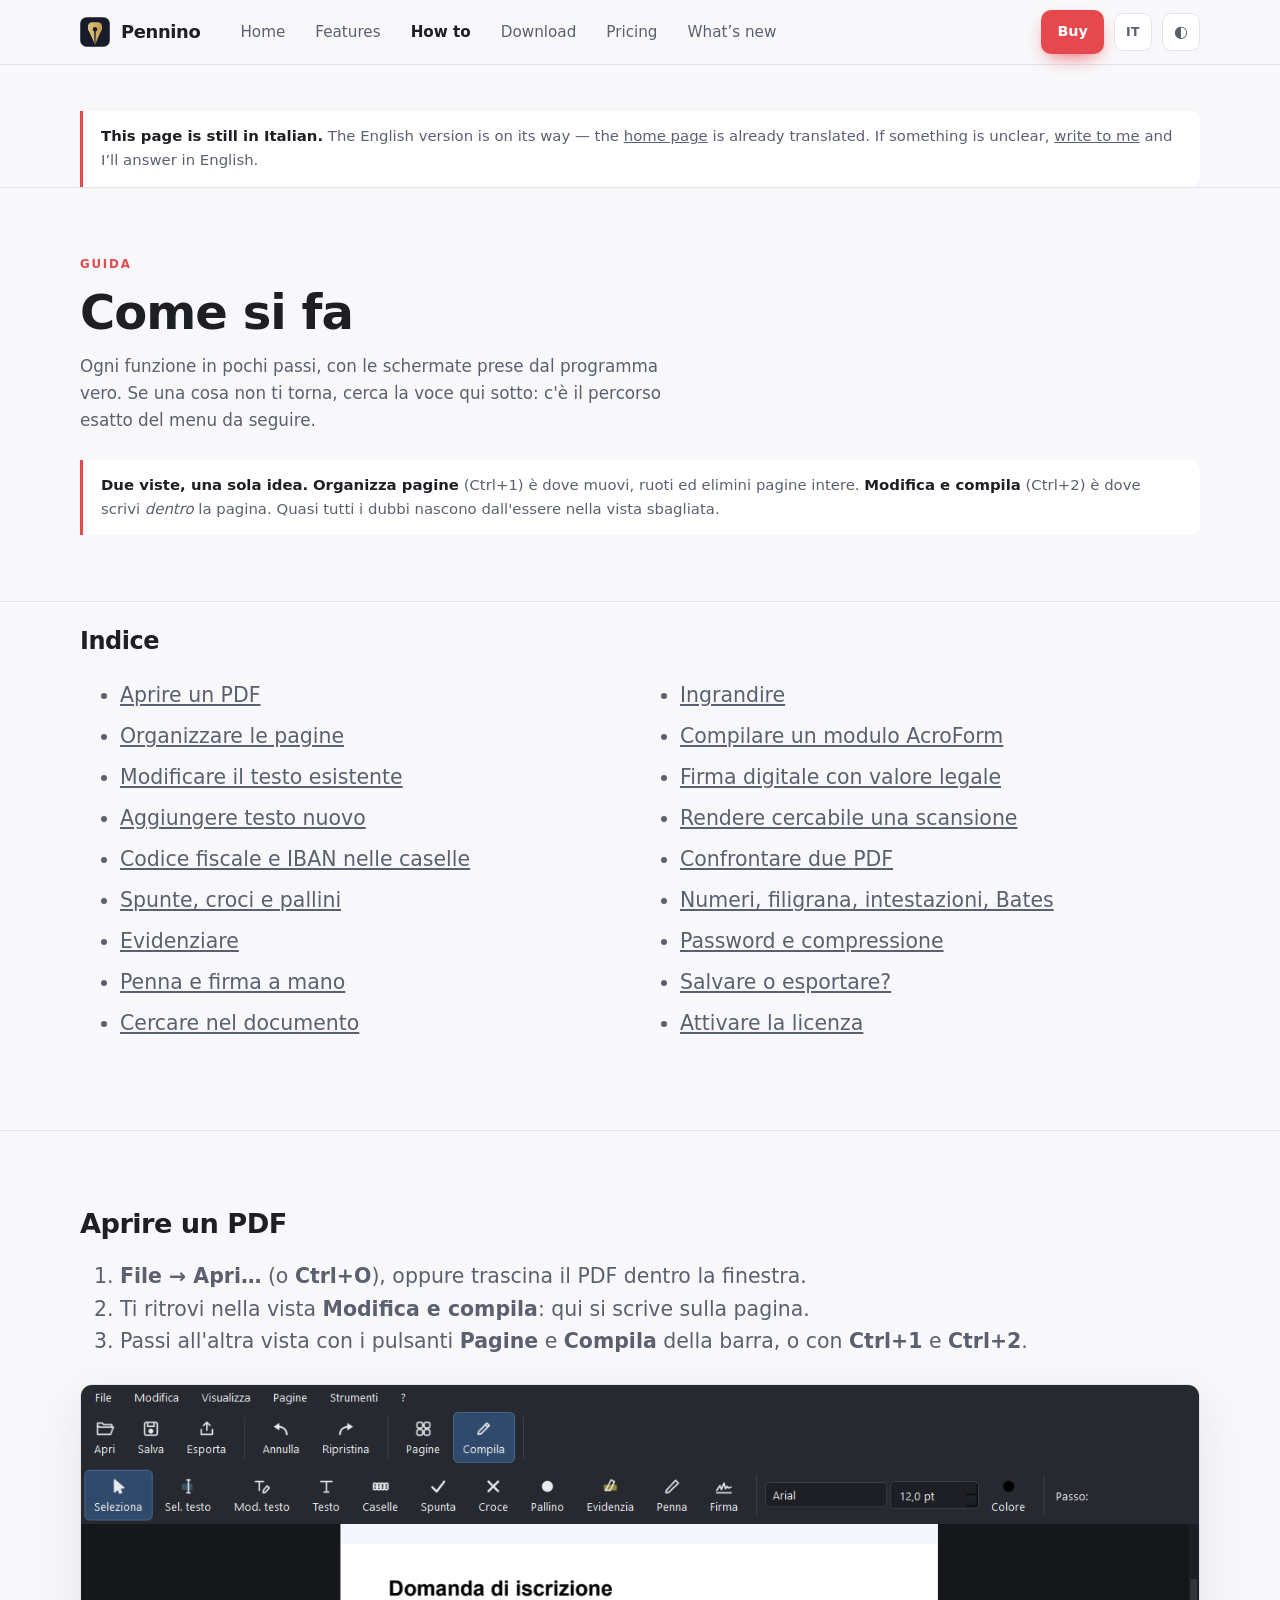
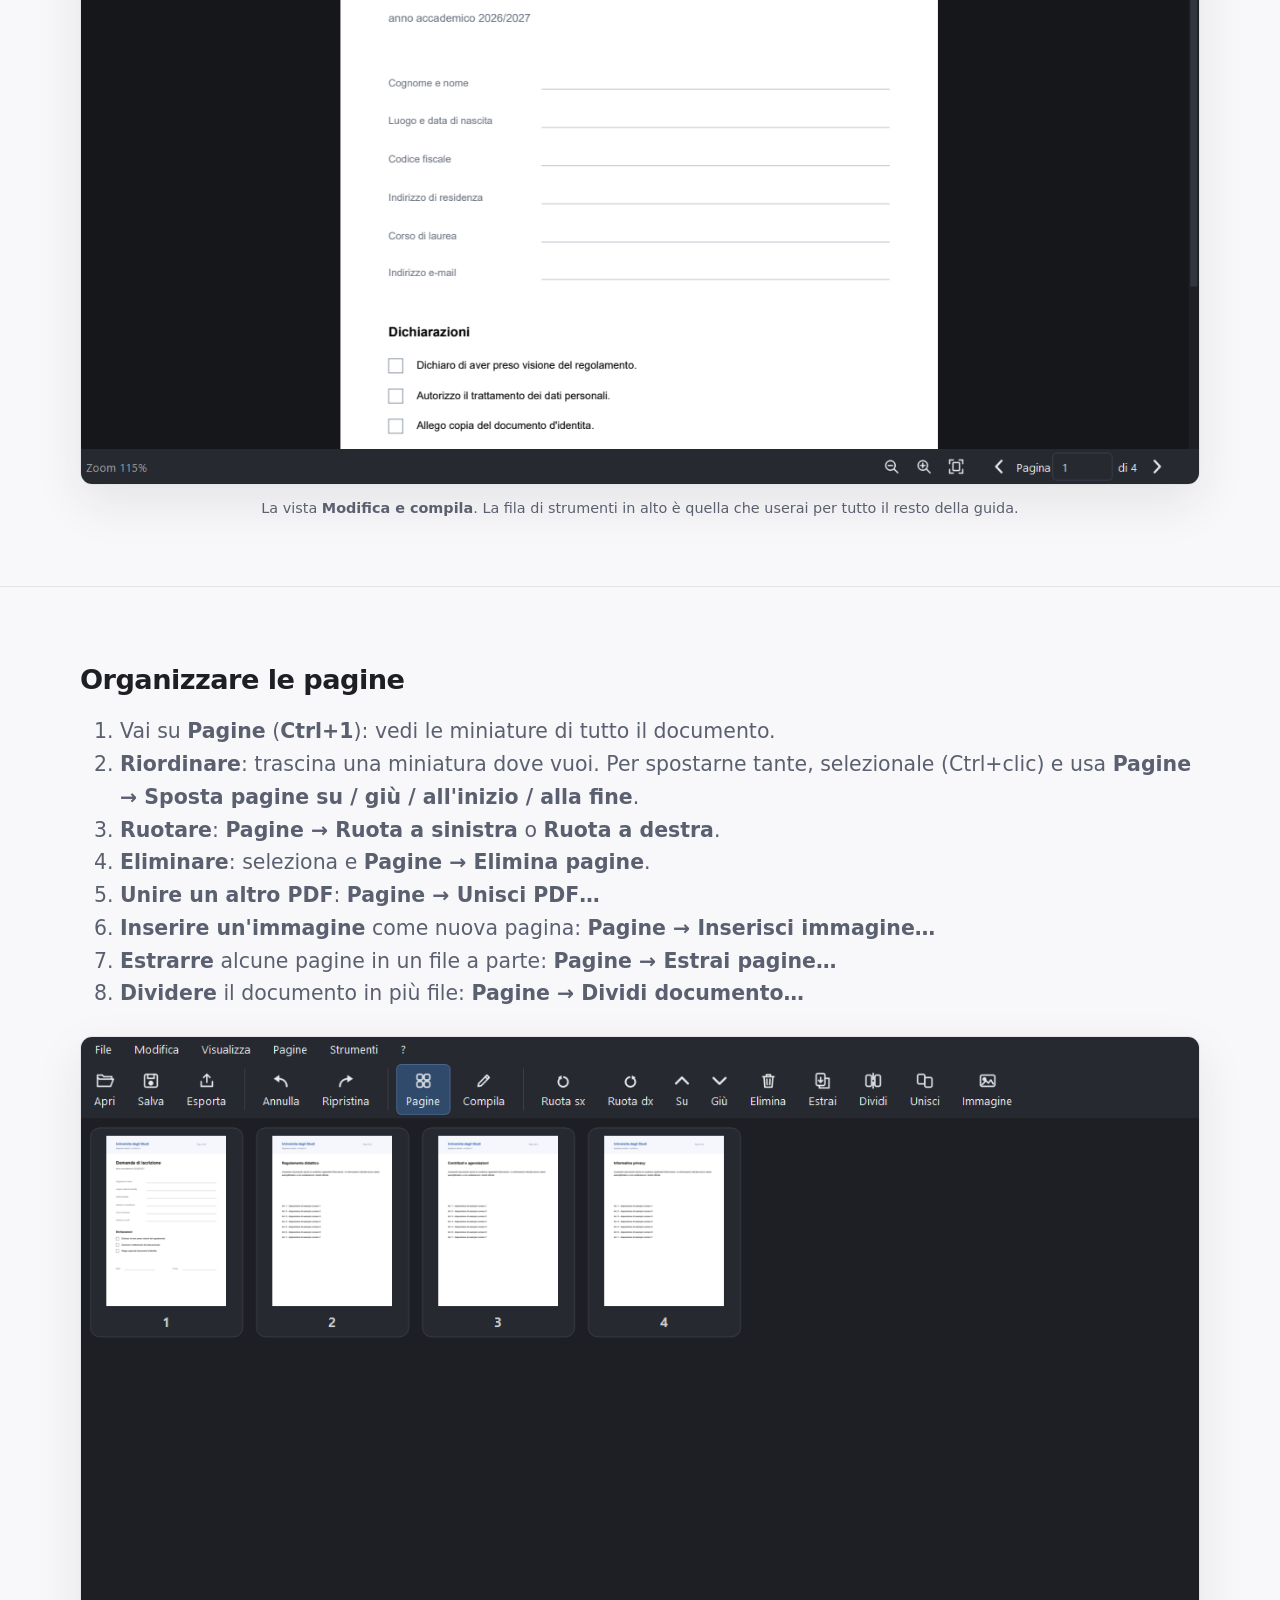
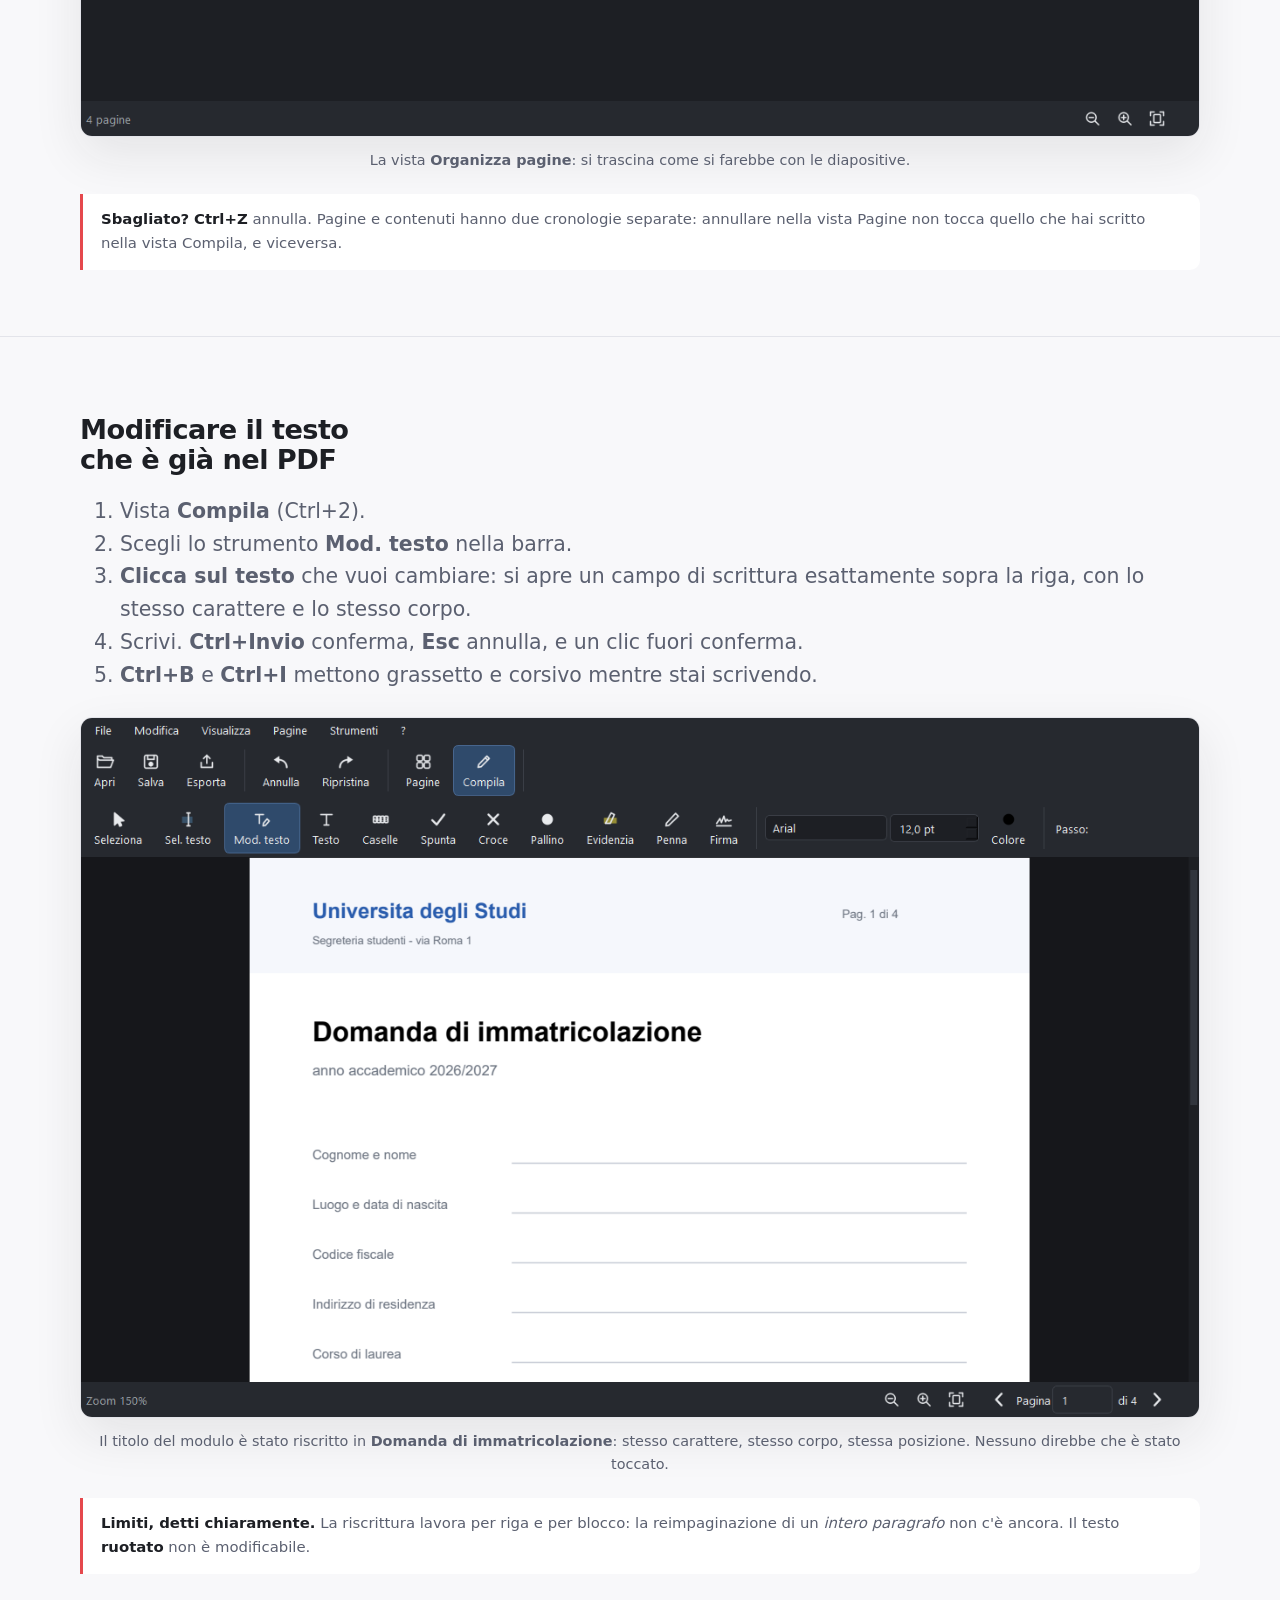
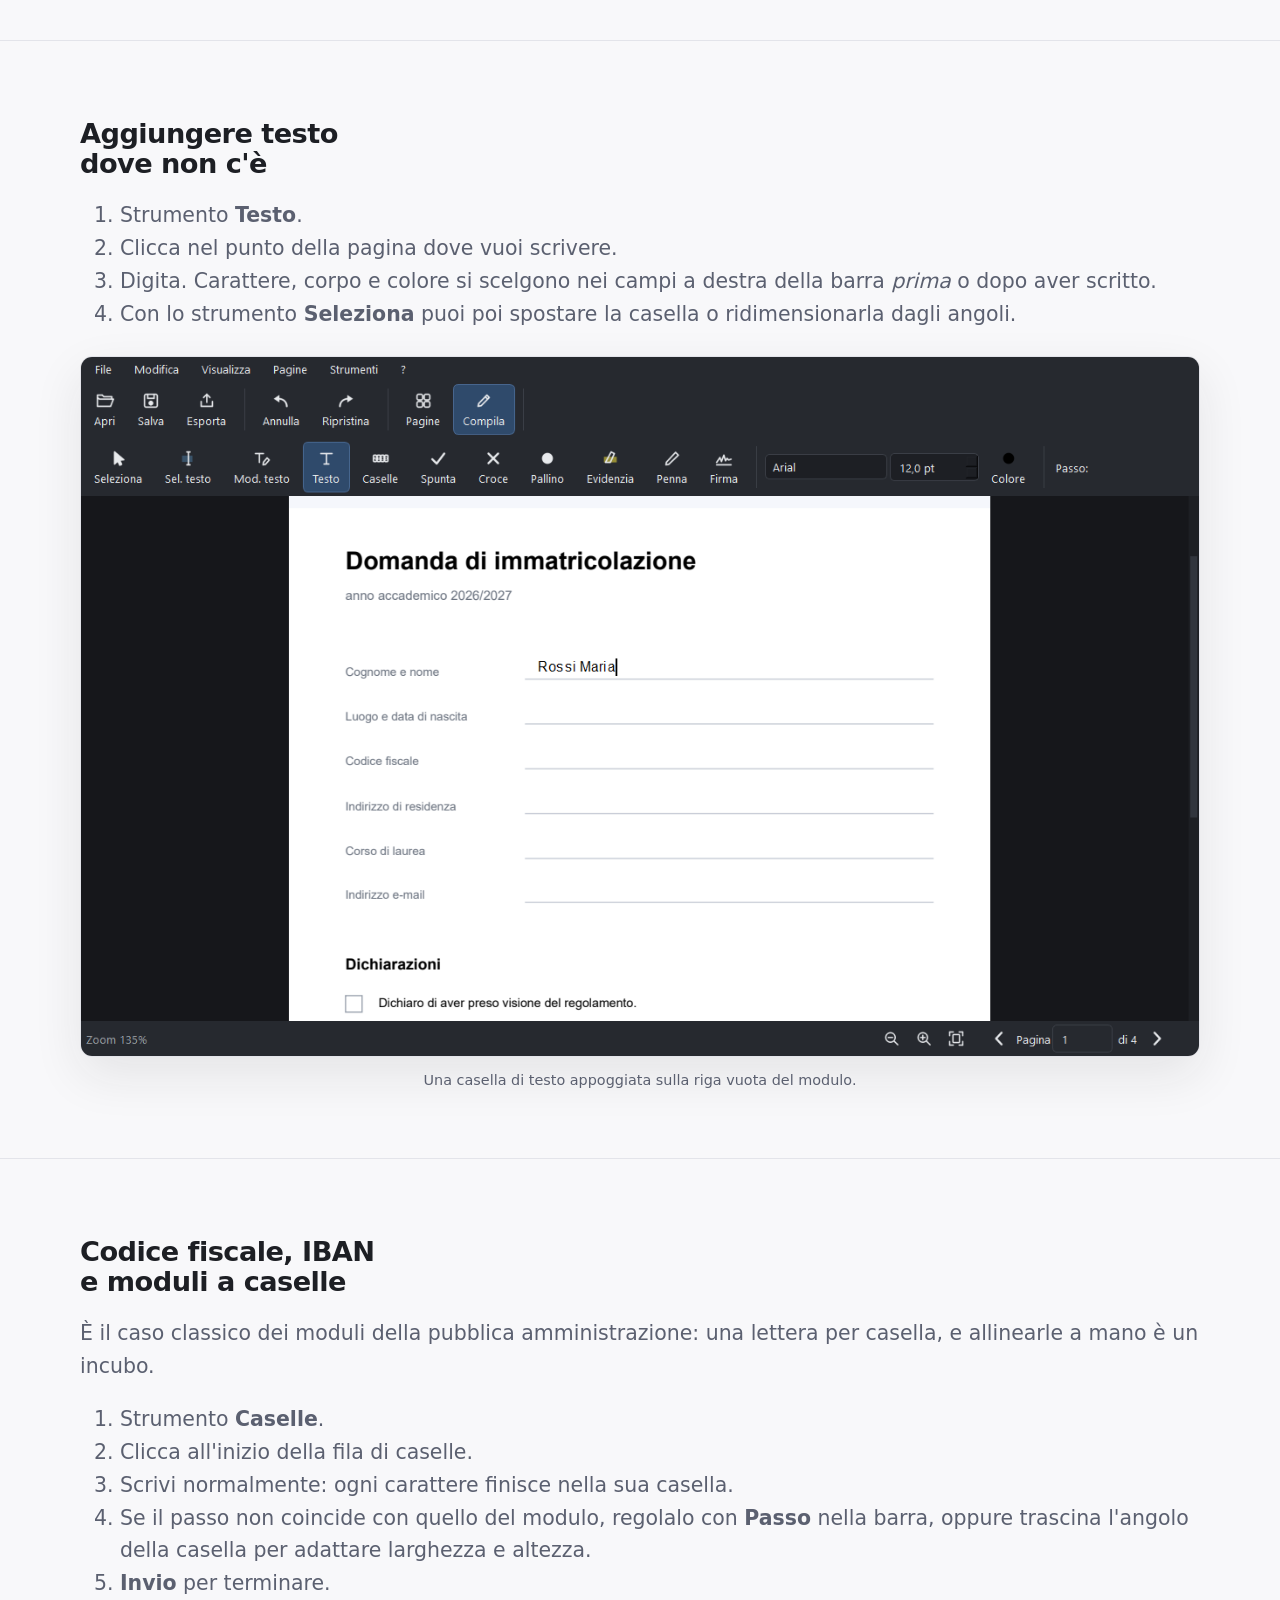
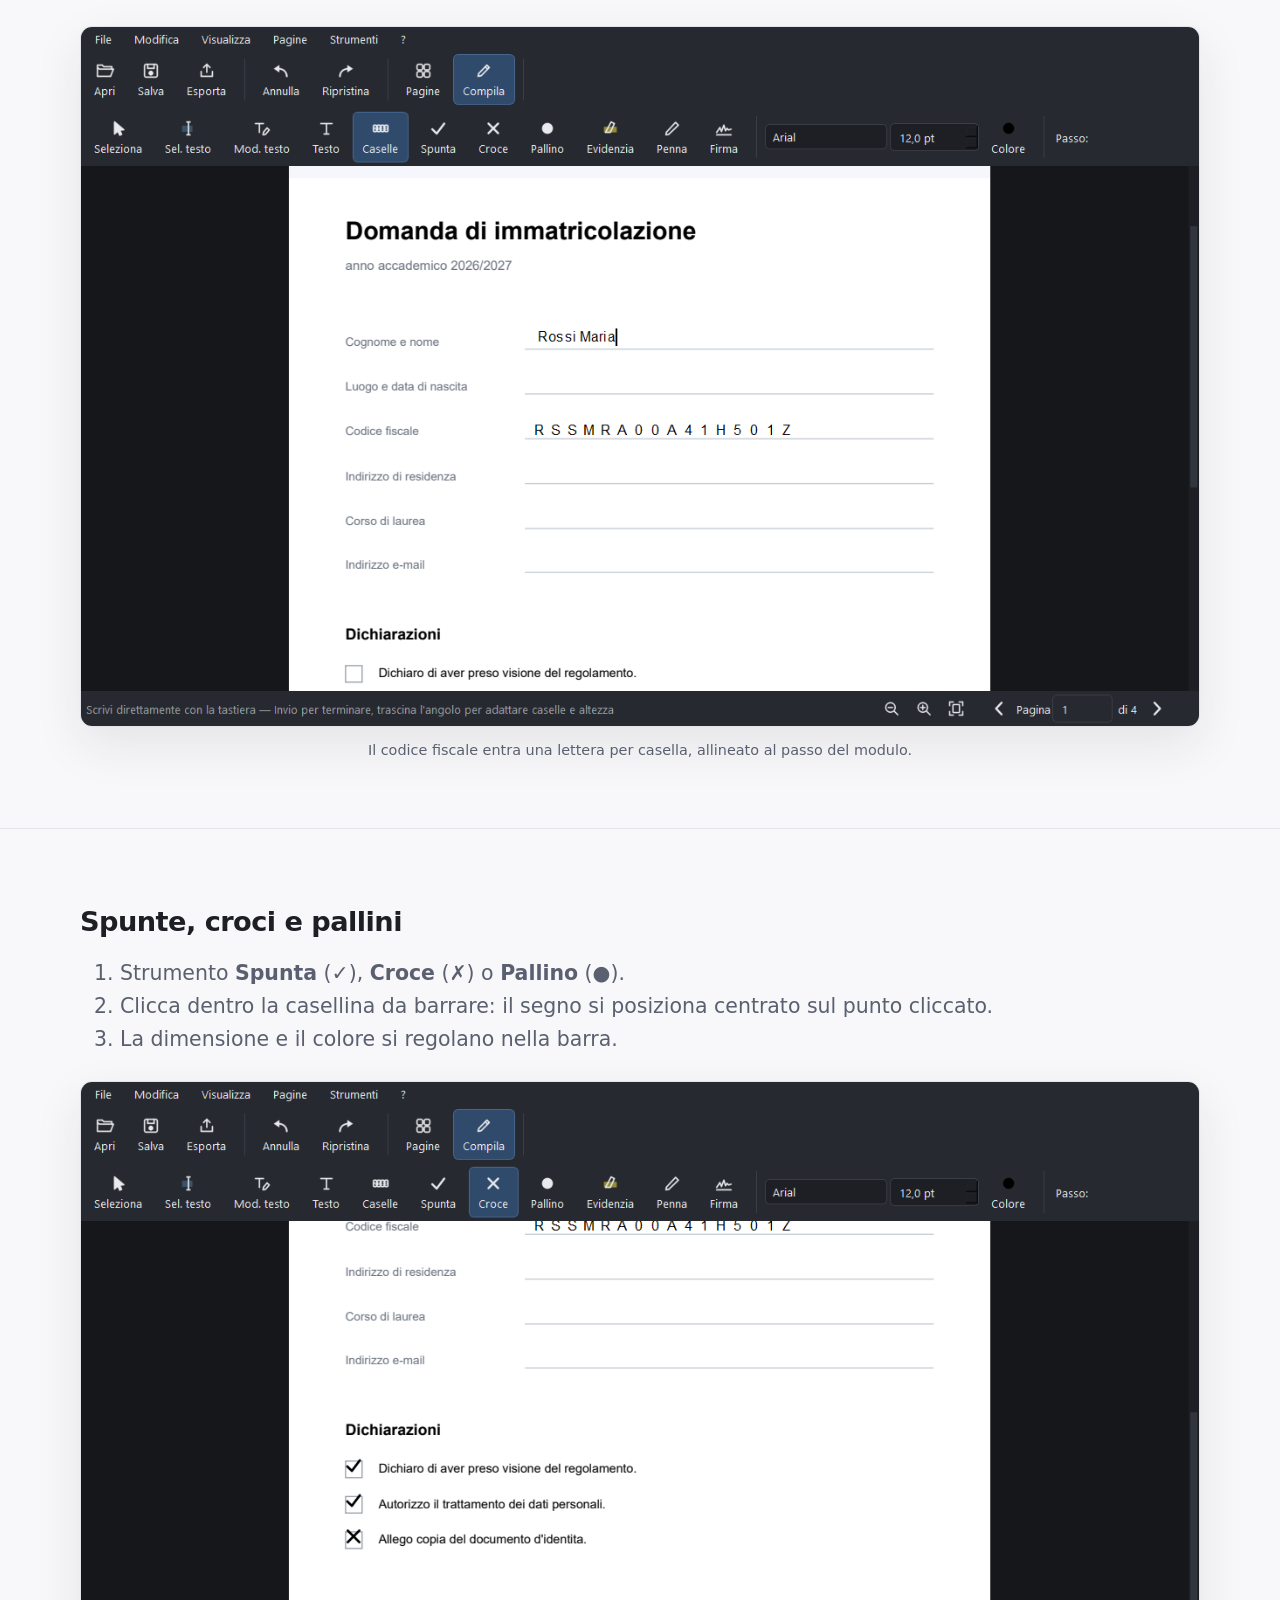
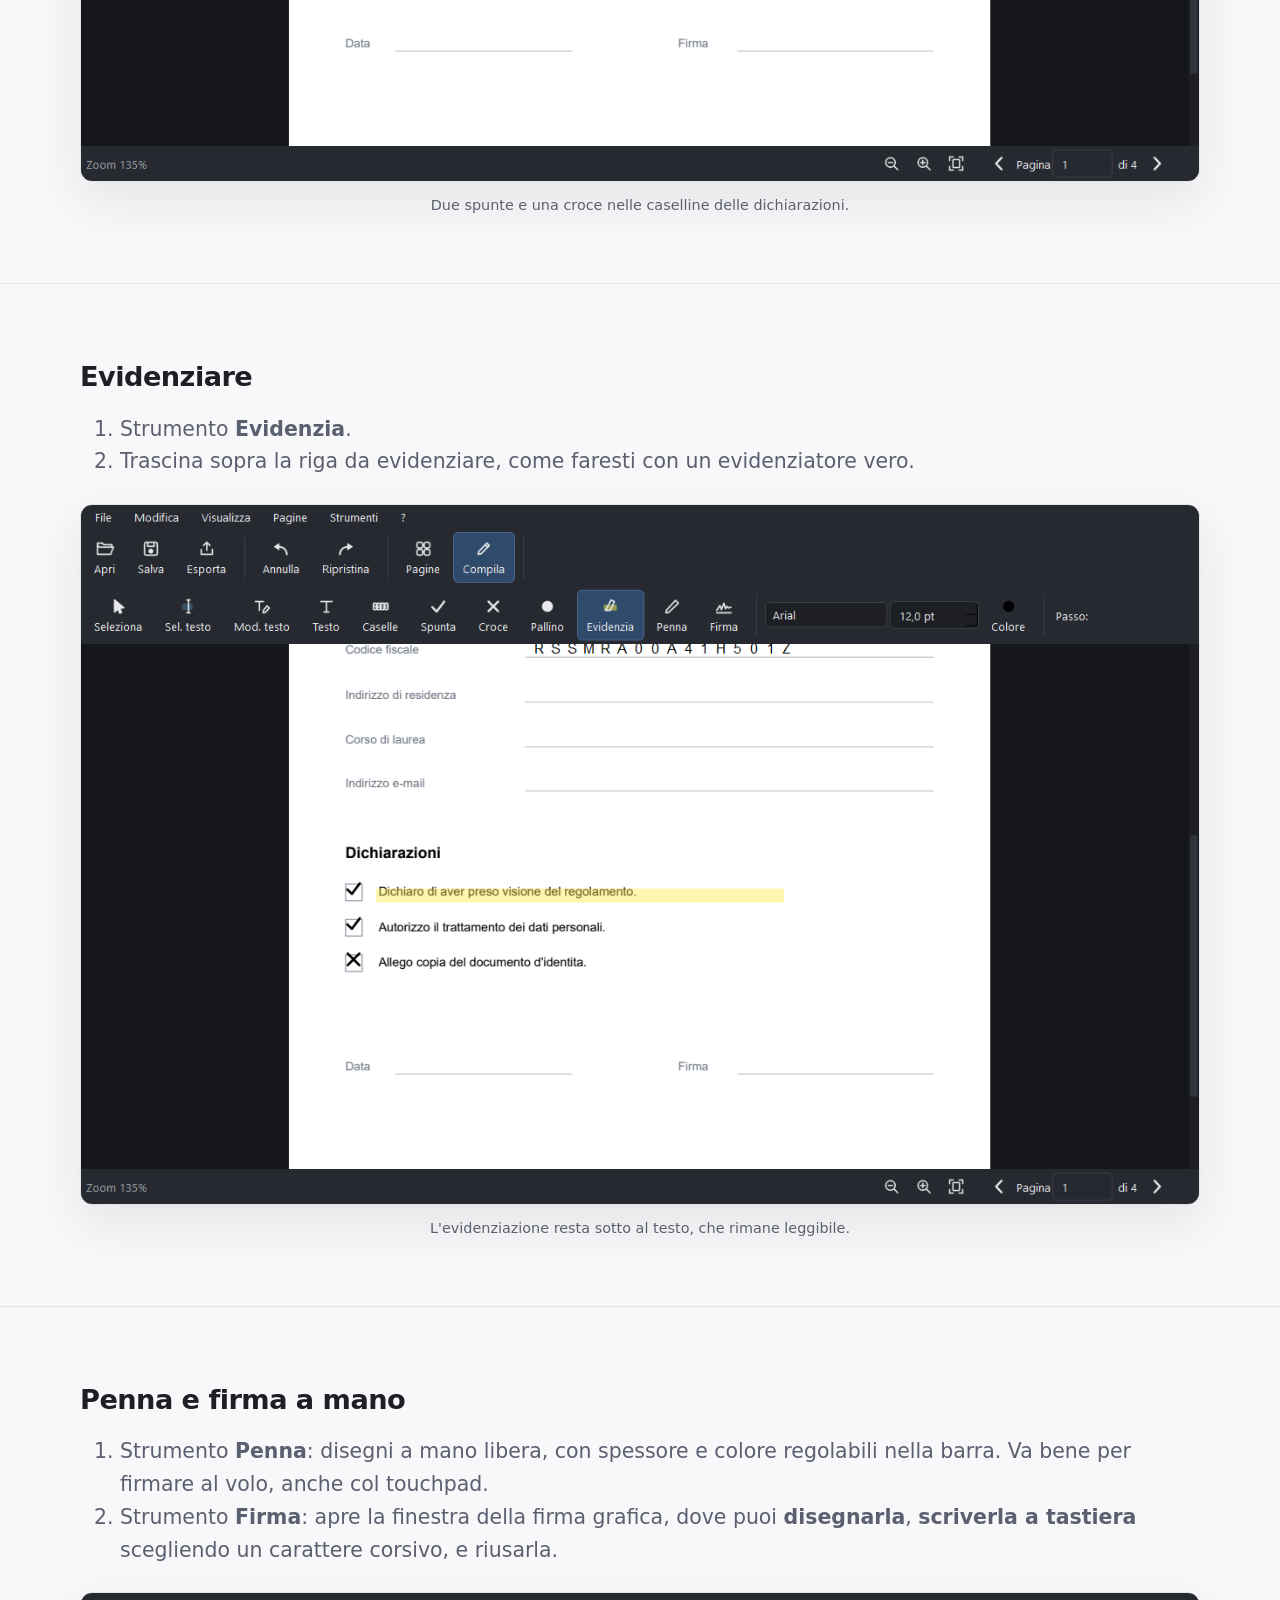
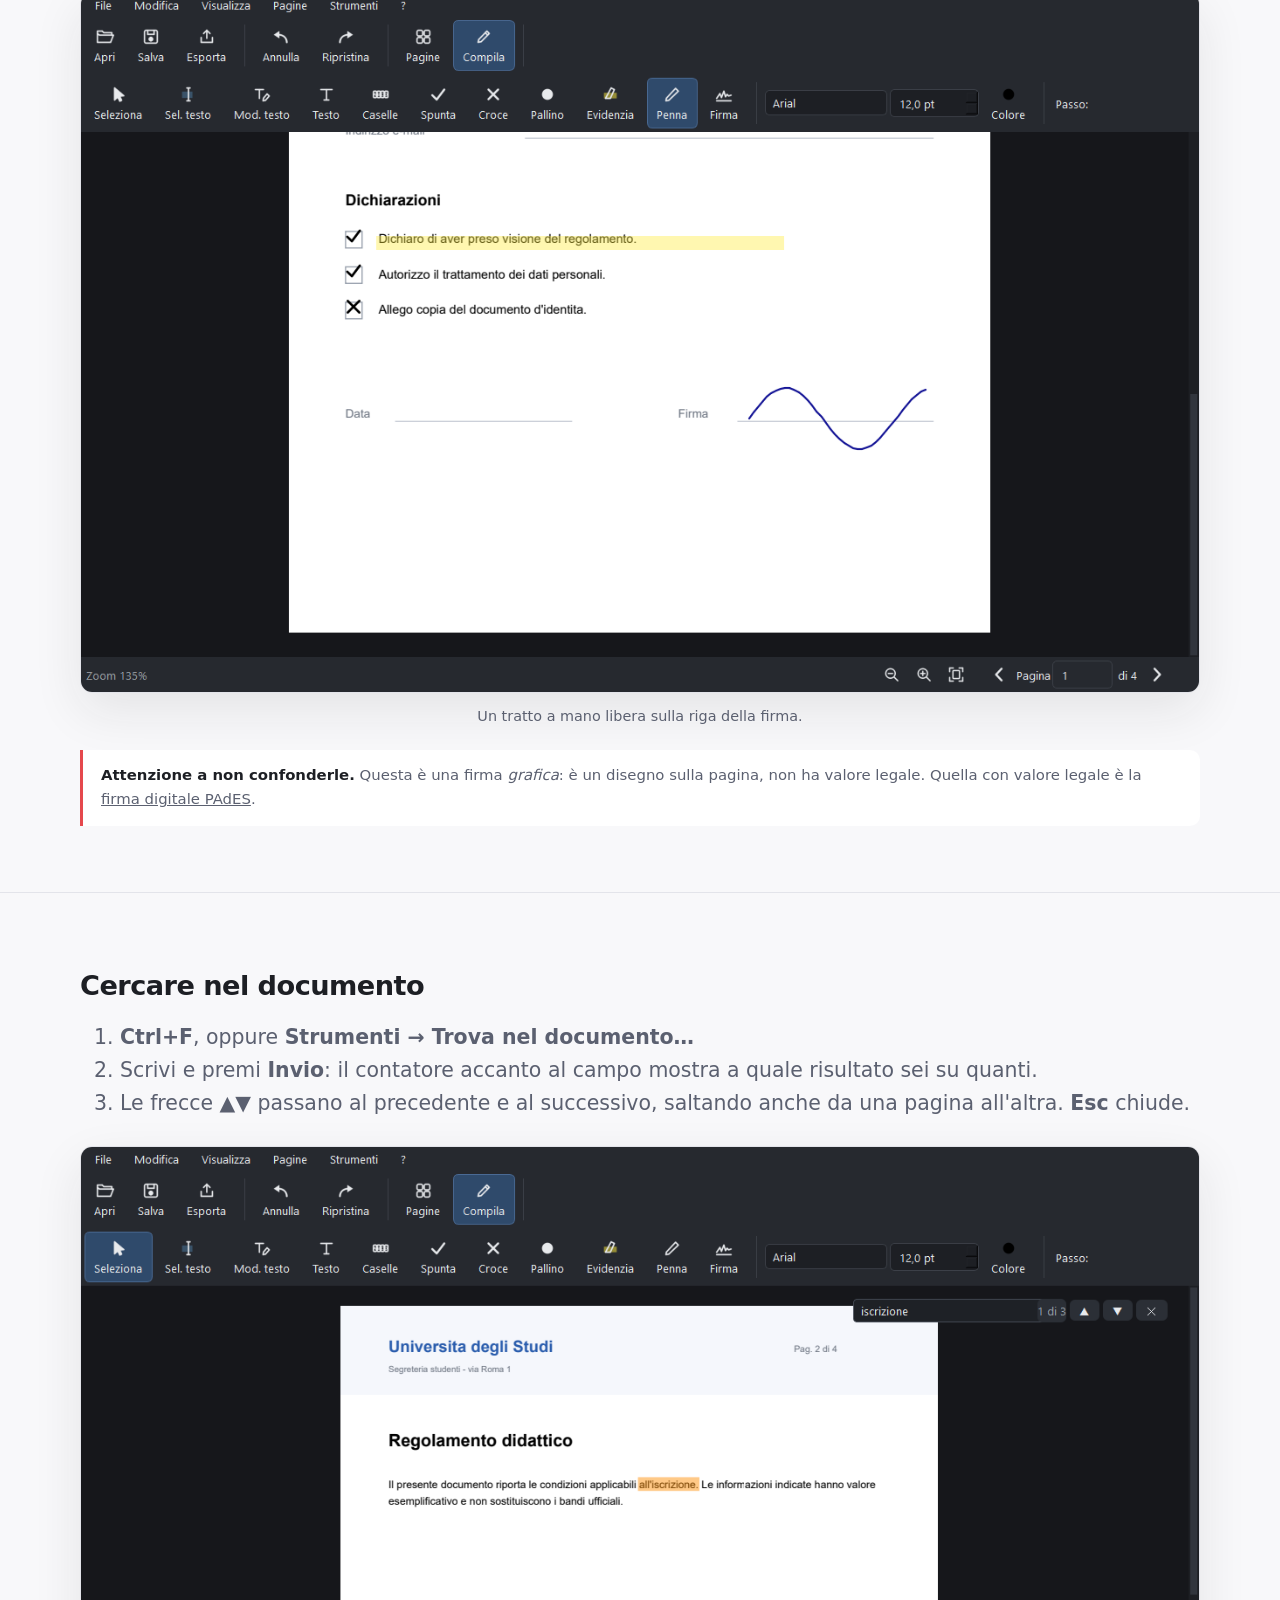
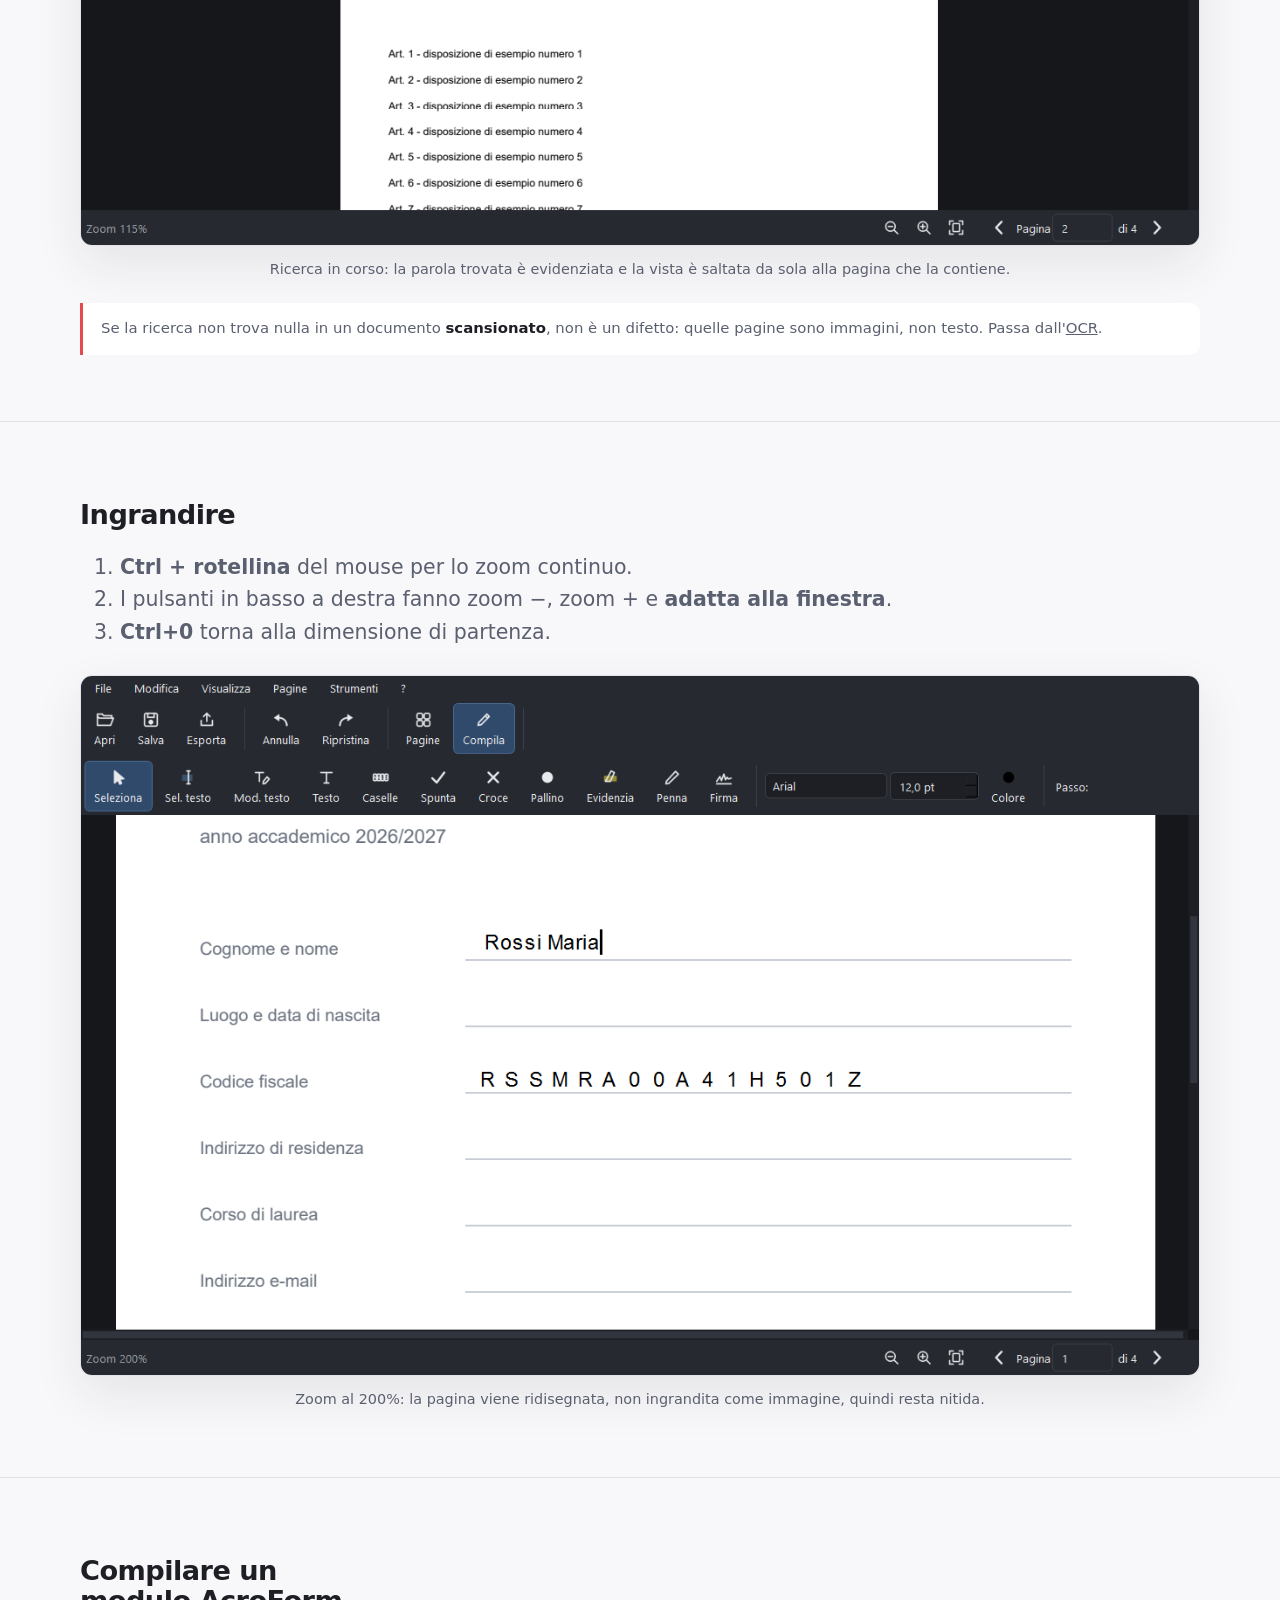
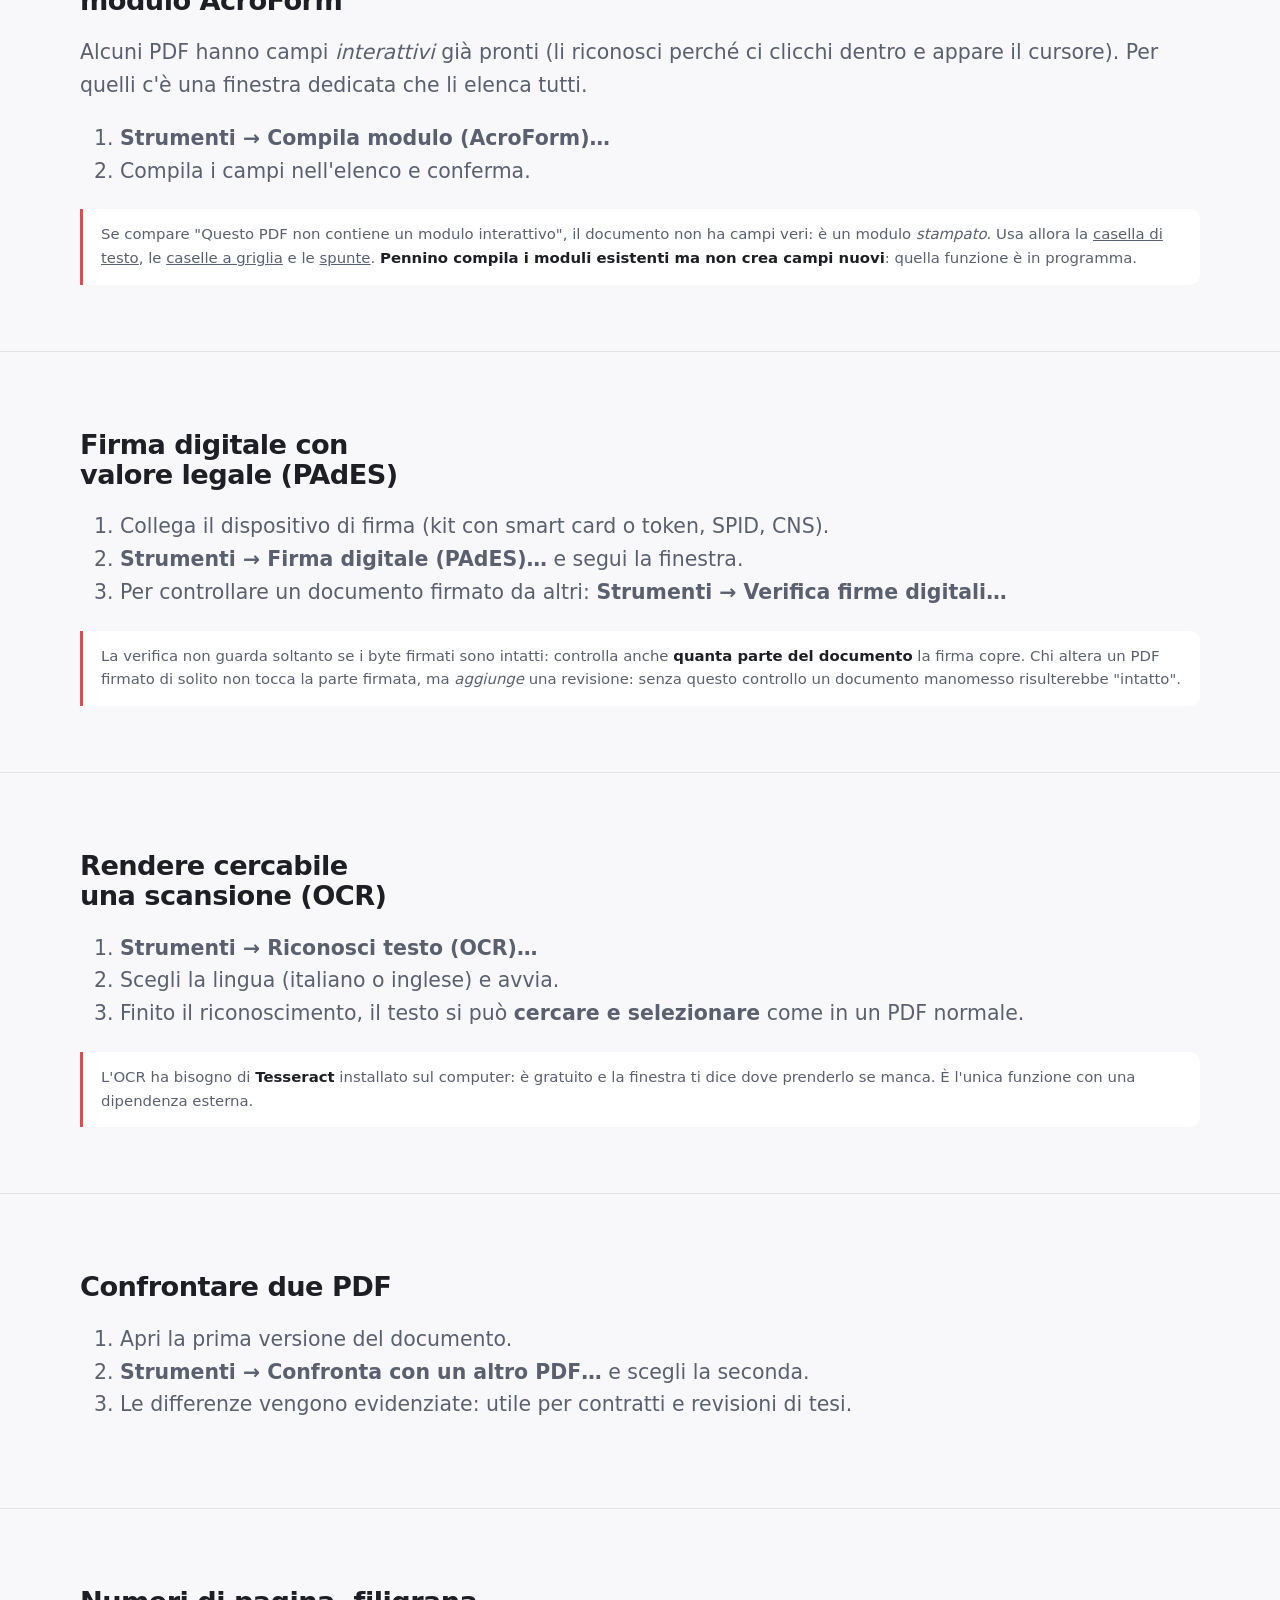
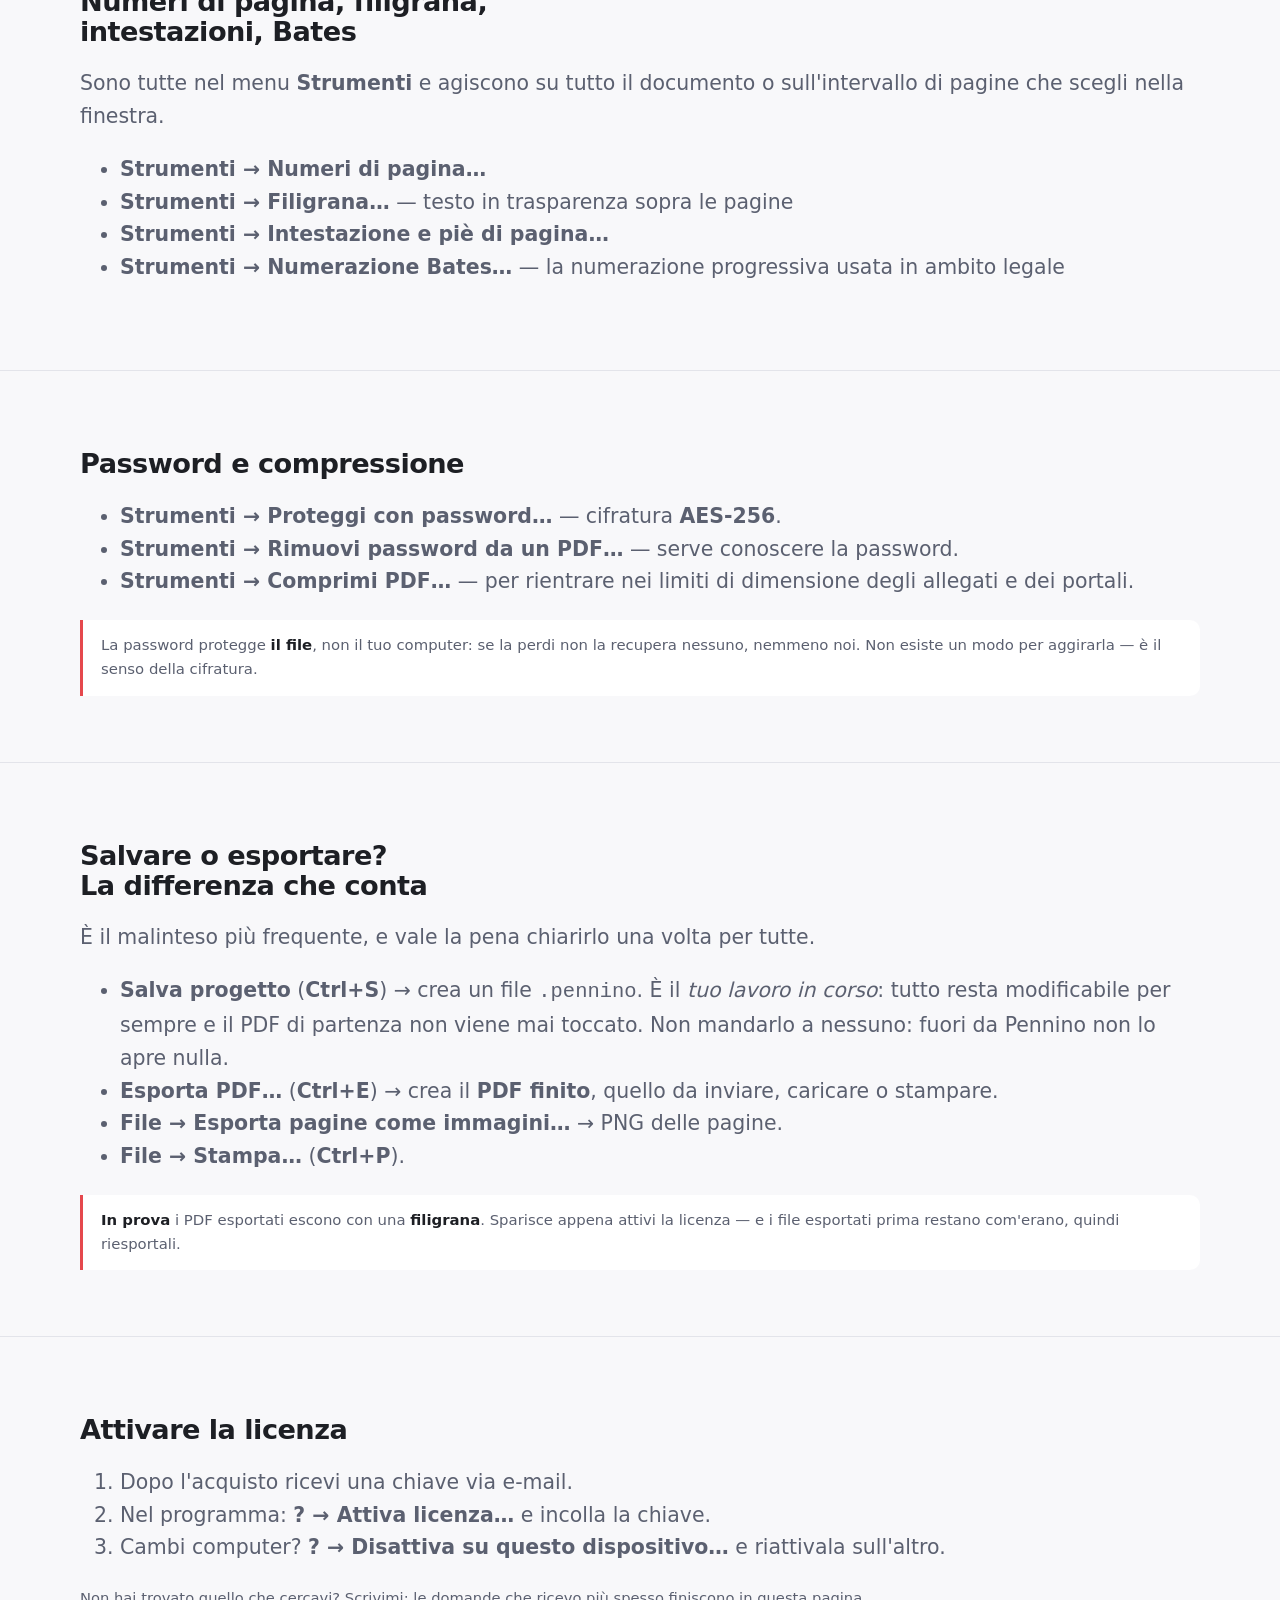
==== commit bcc1c1e5: "Aggiorna sito da landing/" ====
--- a/come-si-fa.html
+++ b/come-si-fa.html
@@ -26,15 +26,16 @@
   <div class="nav-in">
     <a class="brand" href="index.html"><img src="assets/icon.svg" alt=""> Pennino</a>
     <nav class="nav-links">
-      <a href="index.html">Home</a>
-      <a href="funzioni.html">Funzioni</a>
-      <a href="come-si-fa.html" aria-current="page">Come si fa</a>
-      <a href="scarica.html">Scarica</a>
-      <a href="prezzi.html">Prezzo</a>
-      <a href="note-di-rilascio.html">Novità</a>
+      <a href="index.html" data-en="Home">Home</a>
+      <a href="funzioni.html" data-en="Features">Funzioni</a>
+      <a href="come-si-fa.html" aria-current="page" data-en="How to">Come si fa</a>
+      <a href="scarica.html" data-en="Download">Scarica</a>
+      <a href="prezzi.html" data-en="Pricing">Prezzo</a>
+      <a href="note-di-rilascio.html" data-en="What’s new">Novità</a>
     </nav>
     <div class="nav-right">
-      <a class="btn btn-primary btn-sm cta-nav" href="prezzi.html">Acquista</a>
+      <a class="btn btn-primary btn-sm cta-nav" href="prezzi.html" data-en="Buy">Acquista</a>
+      <button class="icon-btn lang-btn" data-lang-toggle type="button">EN</button>
       <button class="icon-btn" data-theme-toggle type="button" aria-label="Cambia tema" title="Cambia tema">◐</button>
       <button class="icon-btn nav-toggle" data-nav-toggle type="button" aria-label="Menu">☰</button>
     </div>
@@ -42,6 +43,7 @@
 </header>
 
 <main>
+  <section class="section" style="padding-top:24px;padding-bottom:0" data-untranslated><div class="wrap"><div class="note"><b>This page is still in Italian.</b> The English version is on its way — the <a href="index.html">home page</a> is already translated. If something is unclear, <a href="mailto:lenzialex00@gmail.com">write to me</a> and I’ll answer in English.</div></div></section>
   <section class="section" style="padding-top:56px">
     <div class="wrap">
       <p class="eyebrow">Guida</p>
@@ -140,8 +142,8 @@
       </ol>
       <figure class="shot" style="margin-top:26px">
         <img src="assets/img/howto/03-modifica-testo.png" width="1280" height="800" loading="lazy"
-             alt="Lo strumento Mod. testo è attivo e la barra di stato in basso spiega i comandi della modifica.">
-        <figcaption>Il campo di scrittura si sovrappone <b>al millimetro</b> al testo originale — per questo la pagina sembra intatta. Che sei in modifica lo dice la barra di stato in basso.</figcaption>
+             alt="Il titolo del modulo è stato cambiato da Domanda di iscrizione a Domanda di immatricolazione, con lo stesso carattere e lo stesso corpo dell'originale.">
+        <figcaption>Il titolo del modulo è stato riscritto in <b>Domanda di immatricolazione</b>: stesso carattere, stesso corpo, stessa posizione. Nessuno direbbe che è stato toccato.</figcaption>
       </figure>
       <div class="note">
         <b>Limiti, detti chiaramente.</b> La riscrittura lavora per riga e per
@@ -249,13 +251,13 @@
       <h2 class="sec-title" style="font-size:1.7rem">Cercare nel documento</h2>
       <ol class="lead">
         <li><b>Ctrl+F</b>, oppure <b>Strumenti → Trova nel documento…</b></li>
-        <li>Scrivi e premi <b>Invio</b>: il contatore mostra a quale risultato sei su quanti.</li>
-        <li>Le frecce ▲▼ passano al precedente e al successivo. <b>Esc</b> chiude.</li>
+        <li>Scrivi e premi <b>Invio</b>: il contatore accanto al campo mostra a quale risultato sei su quanti.</li>
+        <li>Le frecce ▲▼ passano al precedente e al successivo, saltando anche da una pagina all'altra. <b>Esc</b> chiude.</li>
       </ol>
       <figure class="shot" style="margin-top:26px">
         <img src="assets/img/howto/09-cerca-testo.png" width="1280" height="800" loading="lazy"
-             alt="La barra di ricerca aperta con la parola iscrizione trovata ed evidenziata nel titolo.">
-        <figcaption>Ricerca in corso: la parola trovata è evidenziata, in alto a destra c'è "1 di 4".</figcaption>
+             alt="La barra di ricerca aperta in alto a destra con una parola trovata ed evidenziata nel testo della pagina.">
+        <figcaption>Ricerca in corso: la parola trovata è evidenziata e la vista è saltata da sola alla pagina che la contiene.</figcaption>
       </figure>
       <div class="note">
         Se la ricerca non trova nulla in un documento <b>scansionato</b>, non è
@@ -422,21 +424,21 @@
     <div class="cols">
       <div class="col" style="max-width:280px">
         <a class="brand" href="index.html"><img src="assets/icon.svg" alt=""> Pennino</a>
-        <p class="price-note" style="margin-top:12px">Editor PDF locale per Windows e Linux. Fatto in Italia.</p>
-      </div>
-      <div class="col"><h4>Prodotto</h4><nav>
-        <a href="funzioni.html">Funzioni</a><a href="come-si-fa.html">Come si fa</a><a href="scarica.html">Scarica</a><a href="prezzi.html">Prezzo e prova</a>
-        <a href="note-di-rilascio.html">Note di rilascio</a></nav></div>
-      <div class="col"><h4>Assistenza</h4><nav>
-        <a href="mailto:lenzialex00@gmail.com">Contatti</a>
-        <a href="prezzi.html#faq">Domande frequenti</a>
-        <a href="requisiti.html">Requisiti di sistema</a></nav></div>
-      <div class="col"><h4>Legale</h4><nav>
-        <a href="privacy.html">Privacy</a>
-        <a href="termini.html">Termini e recesso</a>
-        <a href="termini.html#licenza">Licenza d'uso</a></nav></div>
-    </div>
-    <div class="legal"><span>© 2026 Pennino</span><span>Tutto locale · Nessun tracciamento</span></div>
+        <p class="price-note" style="margin-top:12px"><span data-en="Local PDF editor for Windows and Linux. Made in Italy.">Editor PDF locale per Windows e Linux. Fatto in Italia.</span></p>
+      </div>
+      <div class="col"><h4 data-en="Product">Prodotto</h4><nav>
+        <a href="funzioni.html" data-en="Features">Funzioni</a><a href="come-si-fa.html" data-en="How to">Come si fa</a><a href="scarica.html" data-en="Download">Scarica</a><a href="prezzi.html" data-en="Pricing and trial">Prezzo e prova</a>
+        <a href="note-di-rilascio.html" data-en="Release notes">Note di rilascio</a></nav></div>
+      <div class="col"><h4 data-en="Support">Assistenza</h4><nav>
+        <a href="mailto:lenzialex00@gmail.com" data-en="Contact">Contatti</a>
+        <a href="prezzi.html#faq" data-en="FAQ">Domande frequenti</a>
+        <a href="requisiti.html" data-en="System requirements">Requisiti di sistema</a></nav></div>
+      <div class="col"><h4 data-en="Legal">Legale</h4><nav>
+        <a href="privacy.html" data-en="Privacy">Privacy</a>
+        <a href="termini.html" data-en="Terms and refunds">Termini e recesso</a>
+        <a href="termini.html#licenza" data-en="License agreement">Licenza d'uso</a></nav></div>
+    </div>
+    <div class="legal"><span>© 2026 Pennino</span><span data-en="All local · No tracking">Tutto locale · Nessun tracciamento</span></div>
   </div>
 </footer>
 <script src="assets/site.js"></script>
--- a/assets/site.css
+++ b/assets/site.css
@@ -258,3 +258,15 @@
 .dl-steps code { background: var(--paper-3); border: 1px solid var(--line);
   border-radius: 6px; padding: 2px 6px; font-size: .86em;
   word-break: break-all; }
+
+/* --------------------------------------------------- selettore di lingua */
+/* Il pulsante mostra la lingua verso cui si passa (EN quando sei in
+   italiano). Il testo lo scrive site.js: qui c'e' solo la forma. */
+.lang-btn { font: 600 .78rem/1 var(--font, inherit); letter-spacing: .04em;
+  min-width: 34px; padding: 0 8px; }
+
+/* Avviso sulle pagine non ancora tradotte: invisibile in italiano,
+   compare solo quando si passa all'inglese. Meglio dirlo che lasciare
+   l'utente davanti a una pagina che non cambia. */
+[data-untranslated] { display: none; }
+html[data-lang="en"] [data-untranslated] { display: block; }
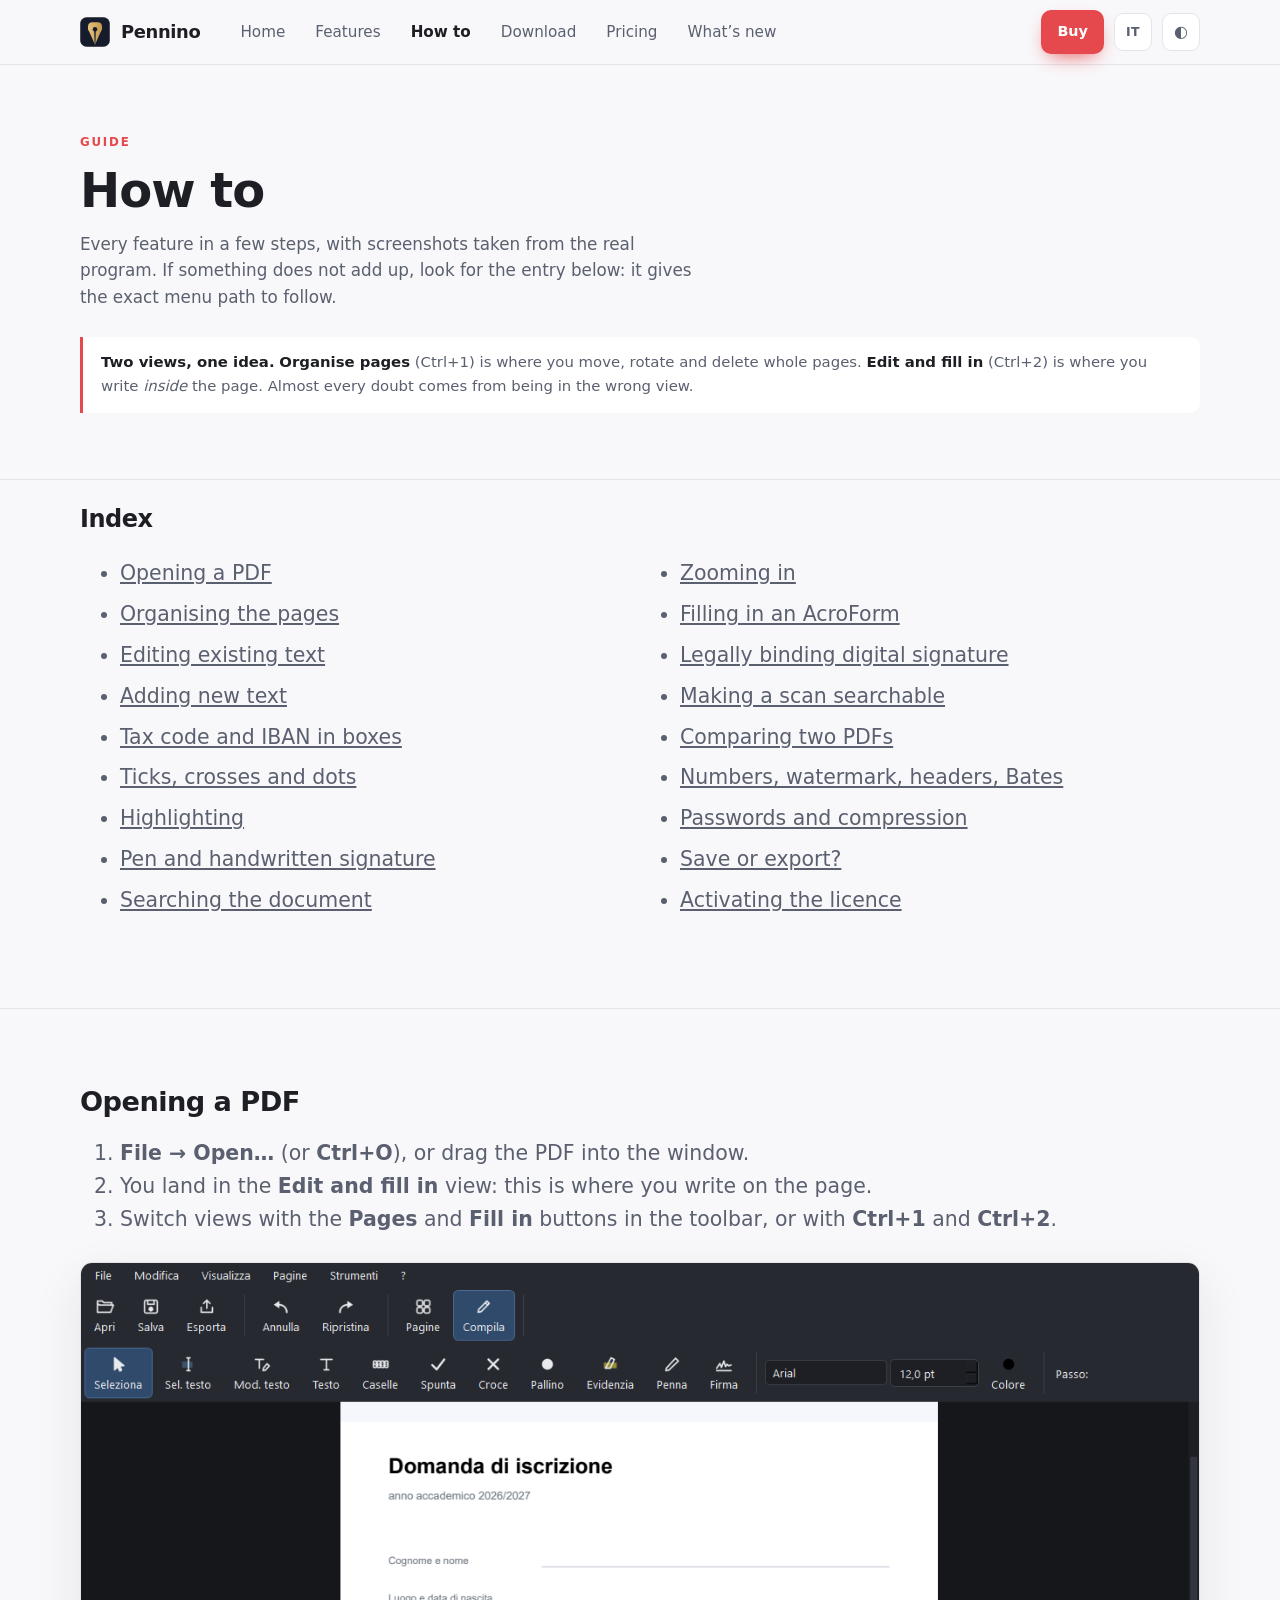
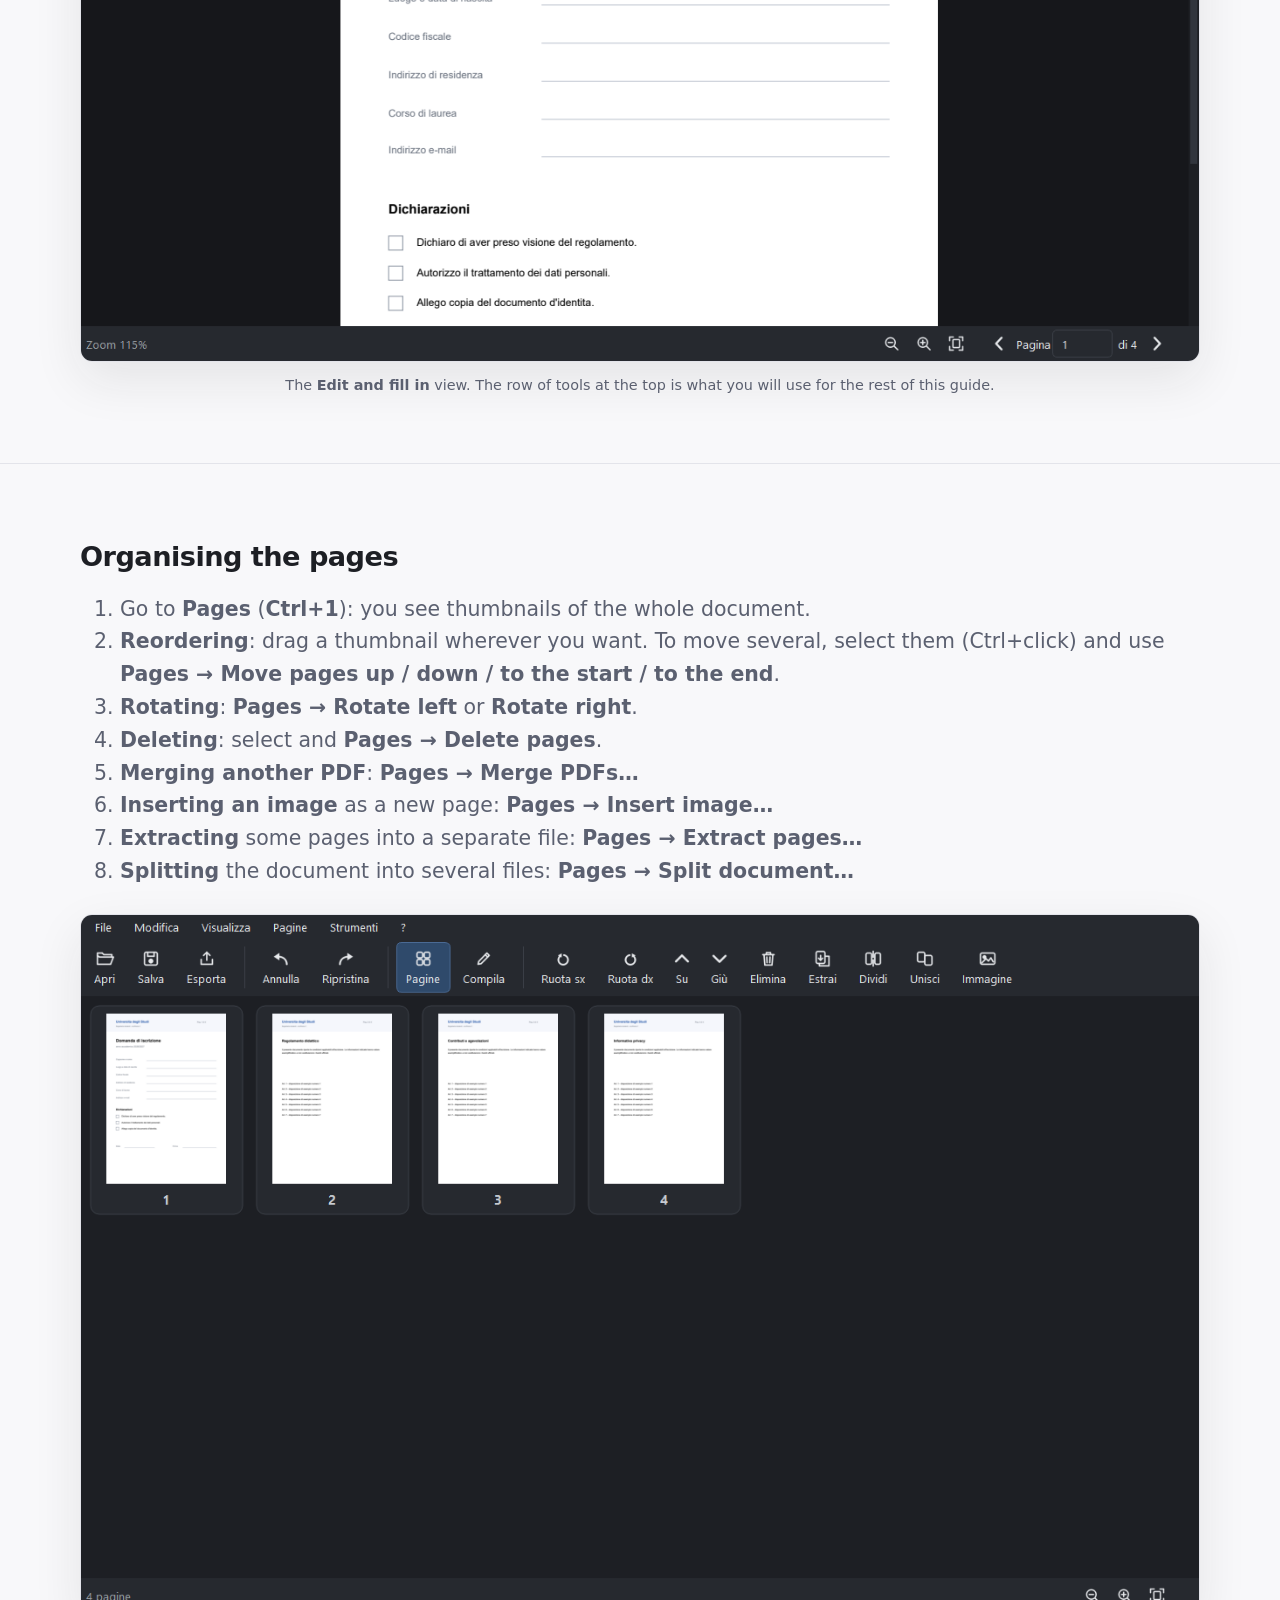
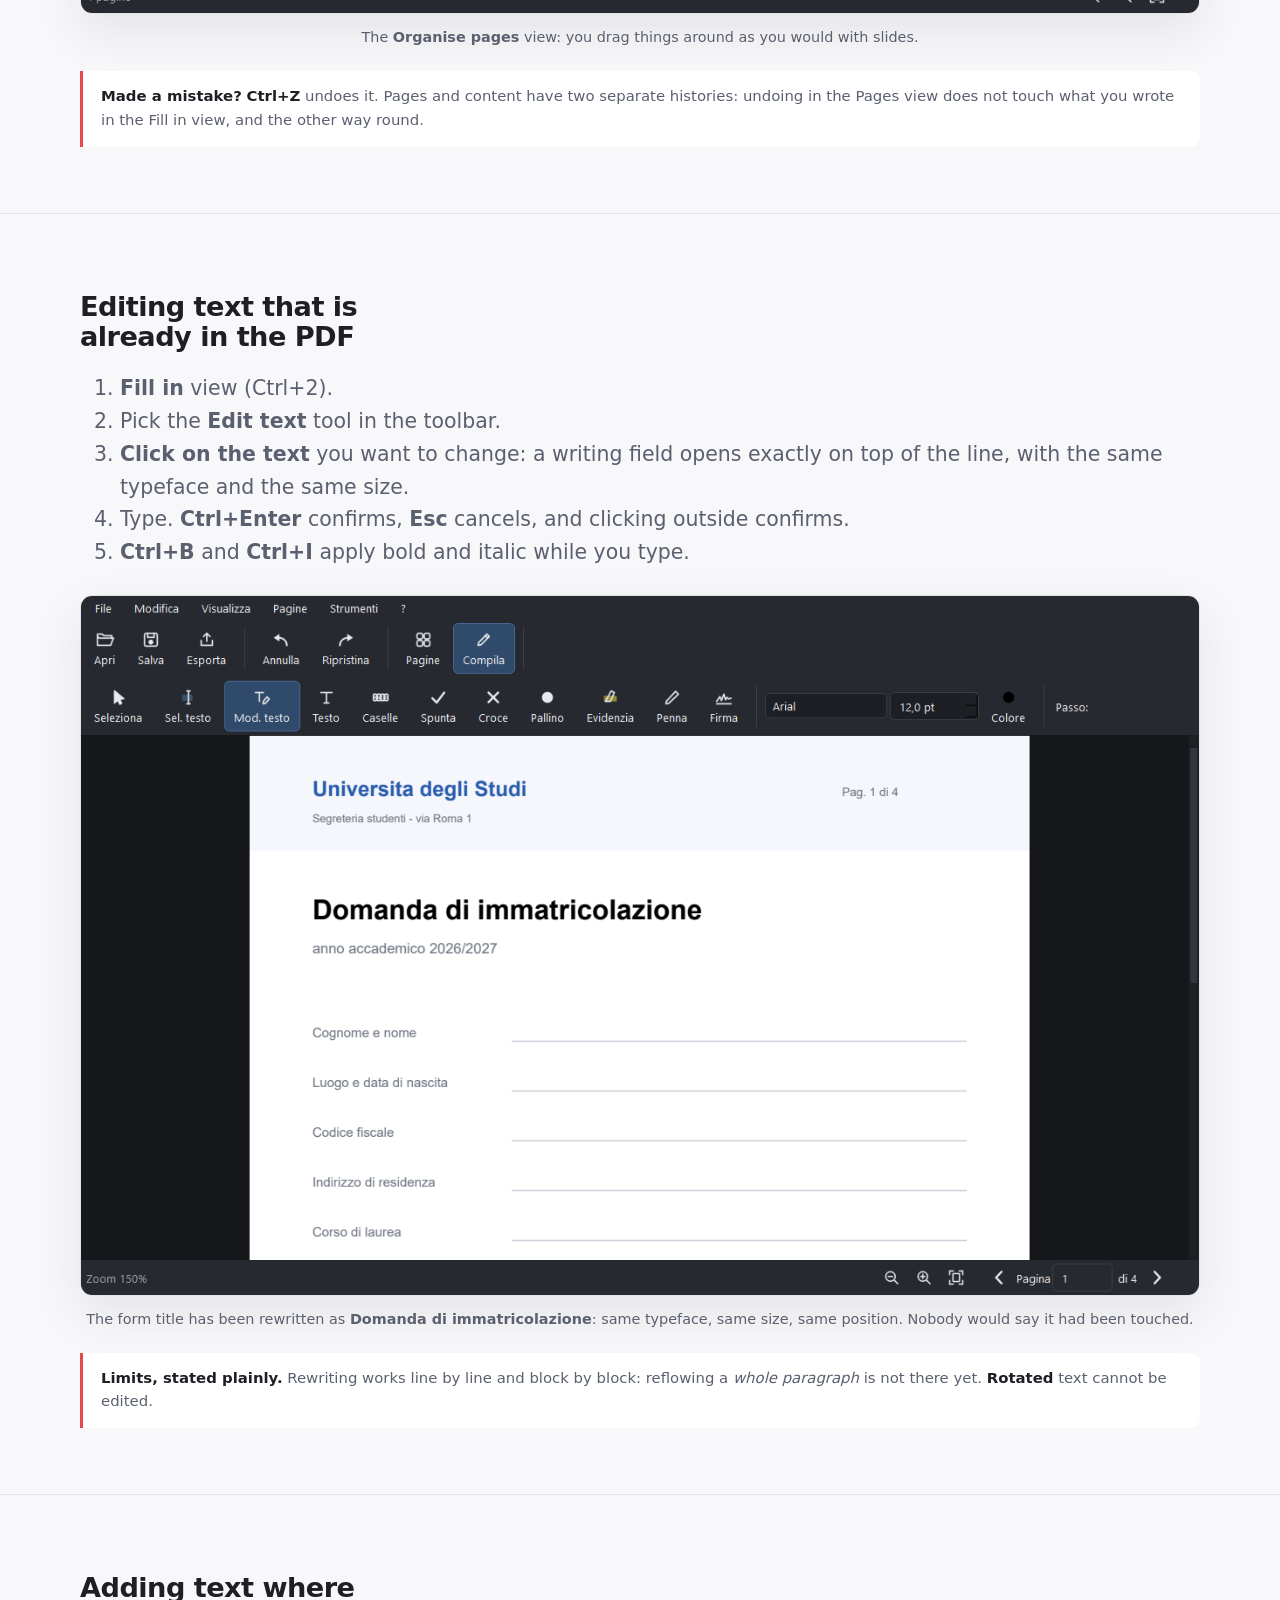
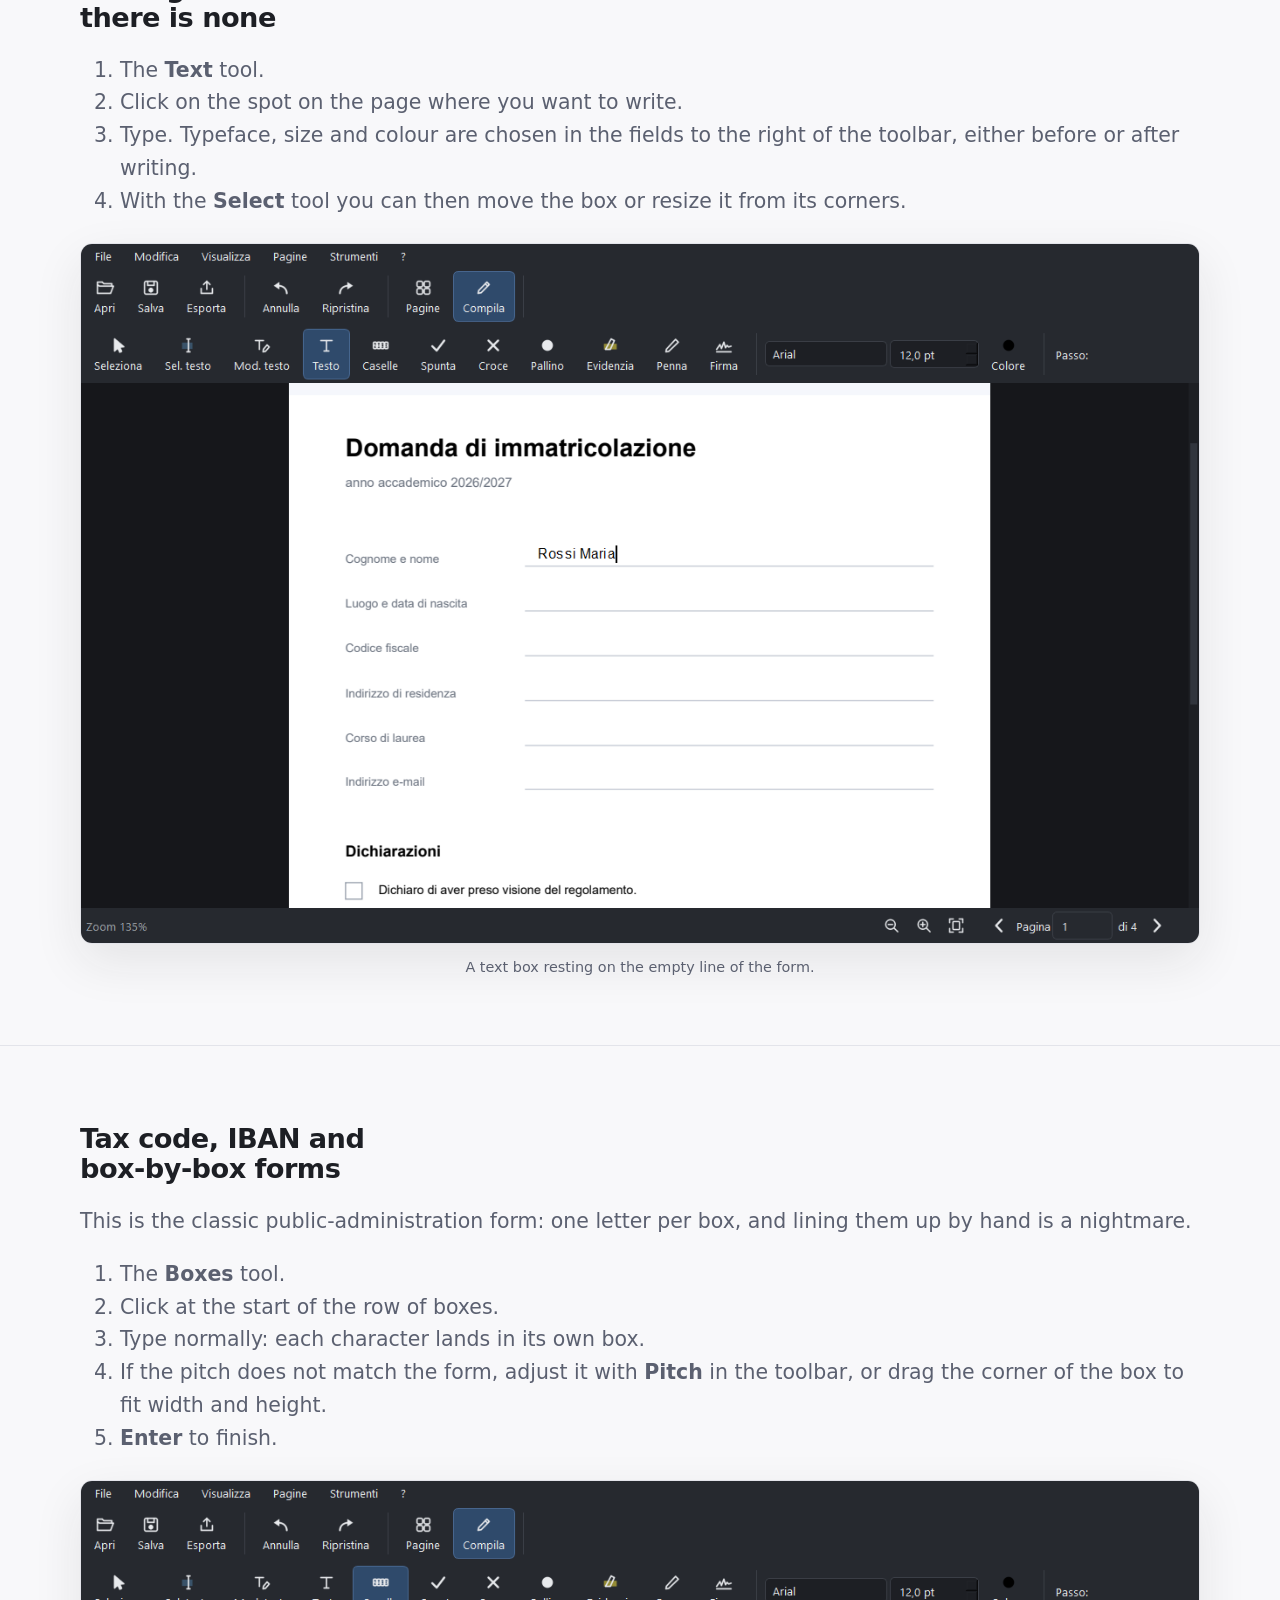
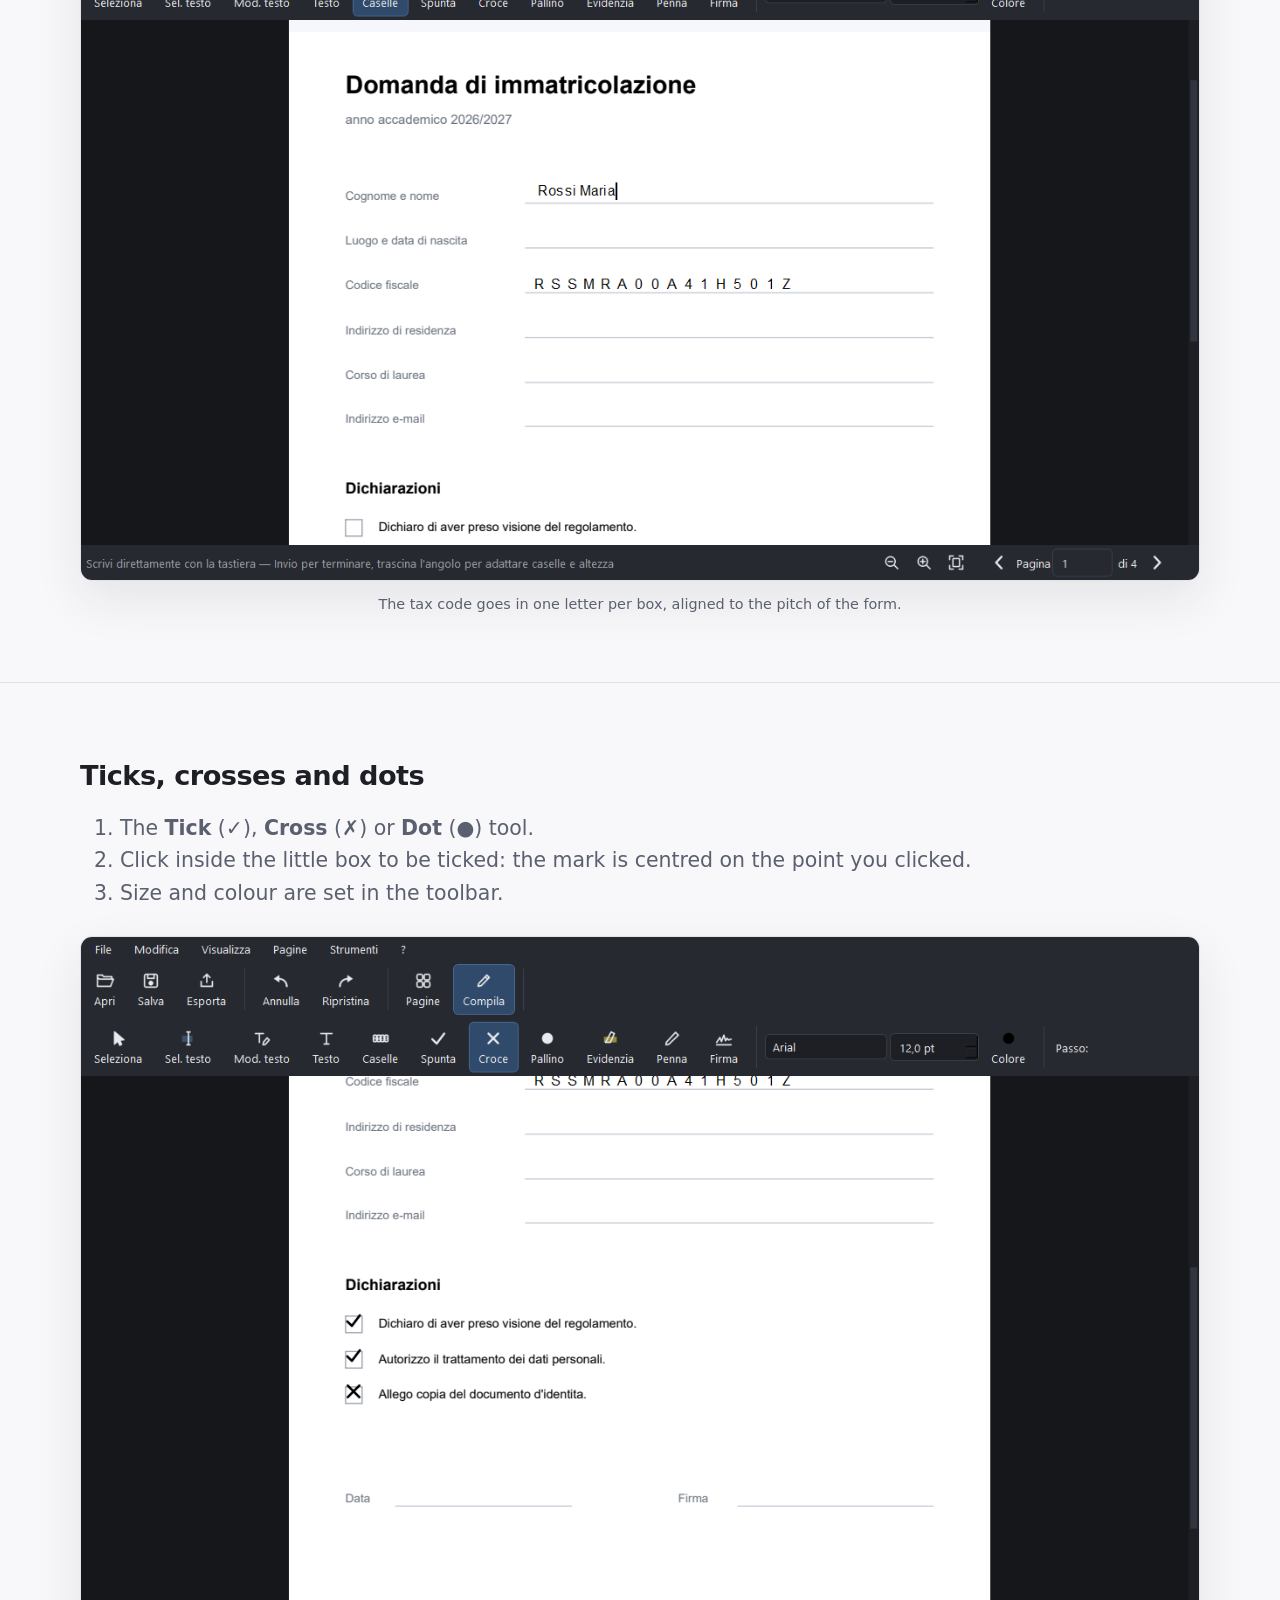
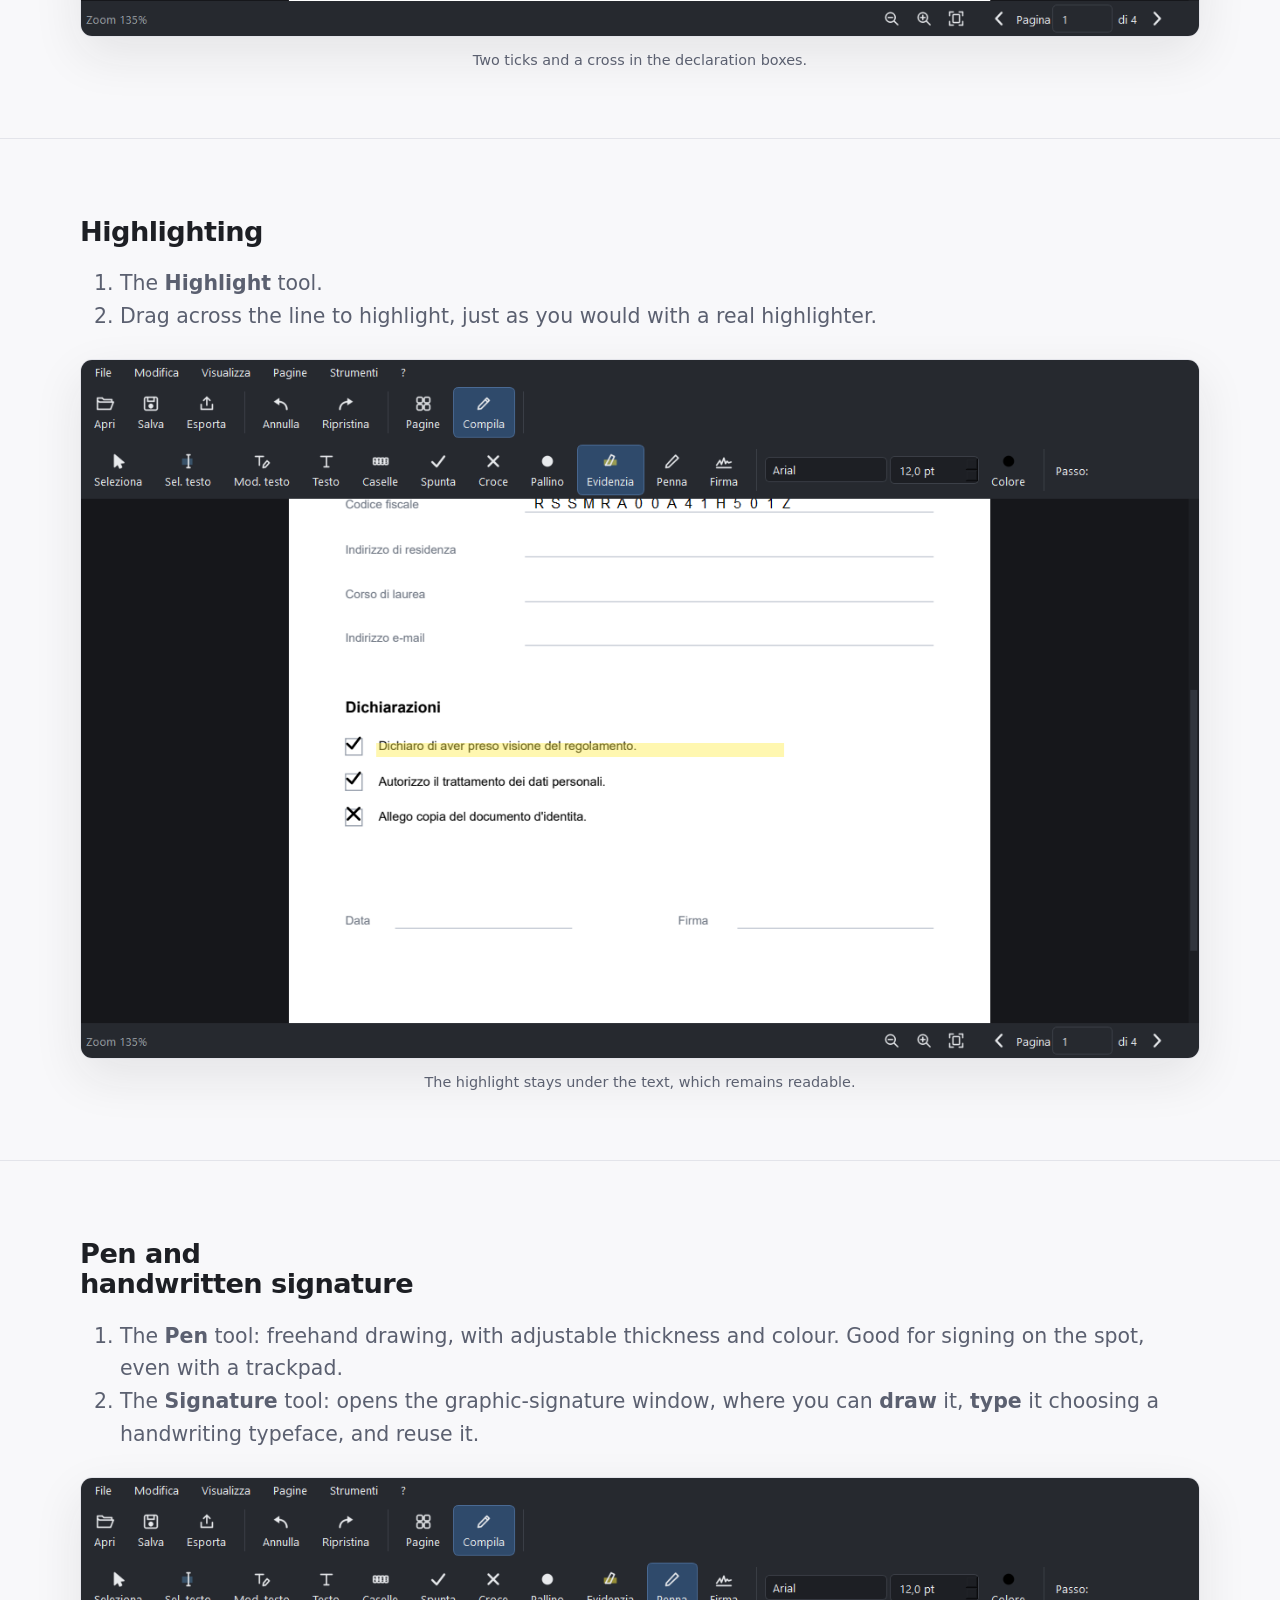
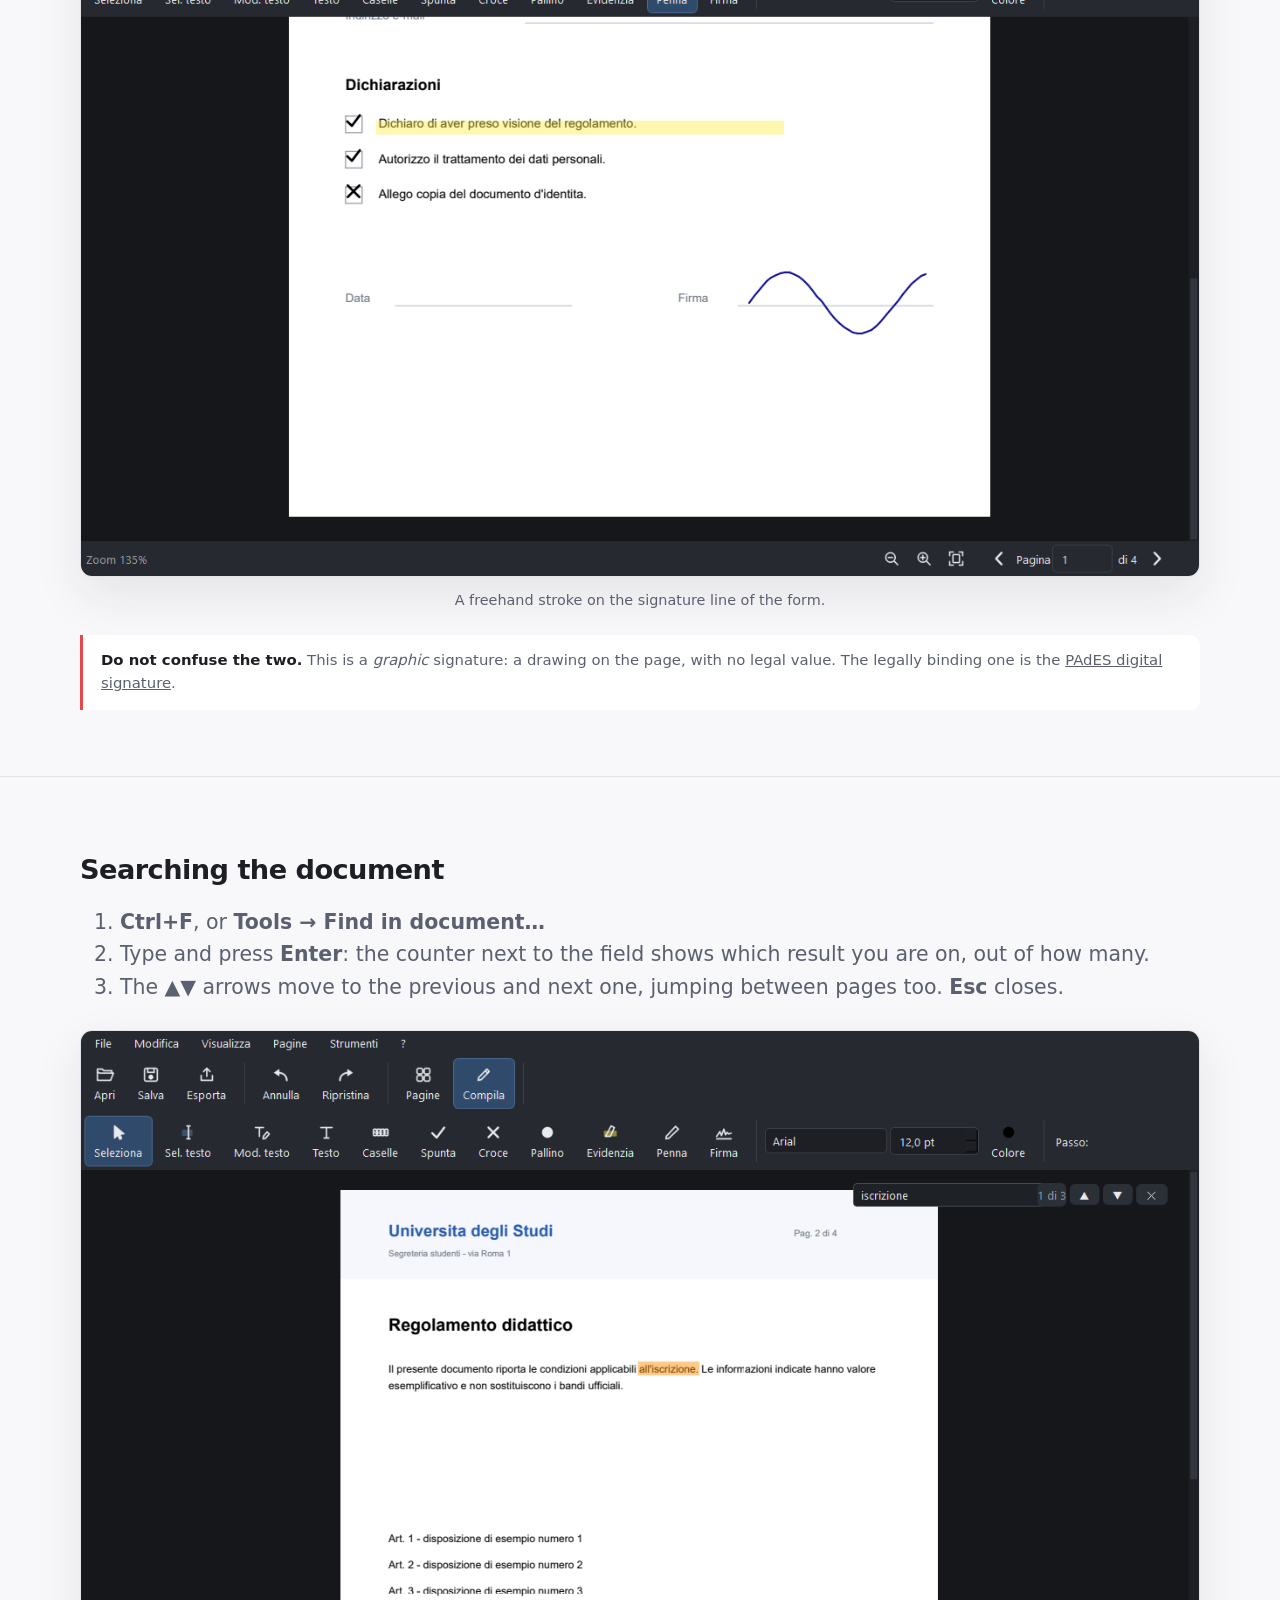
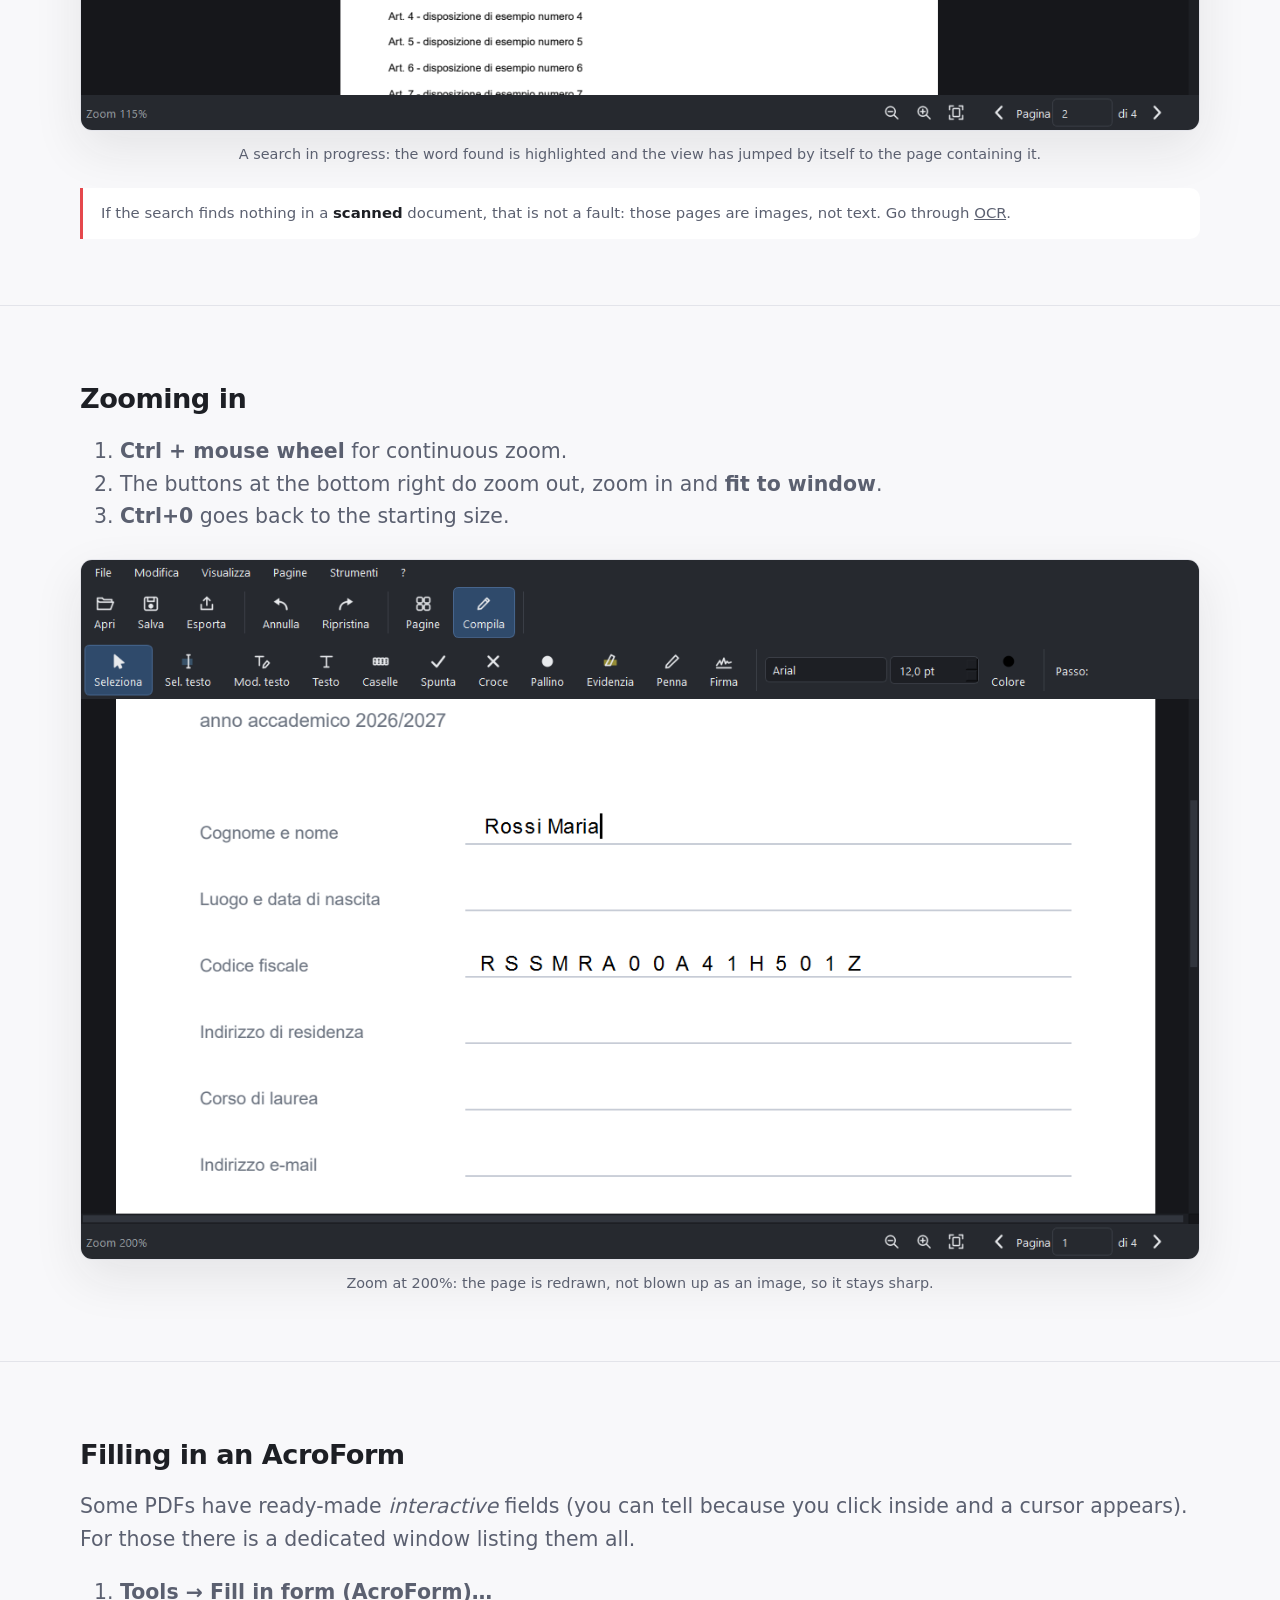
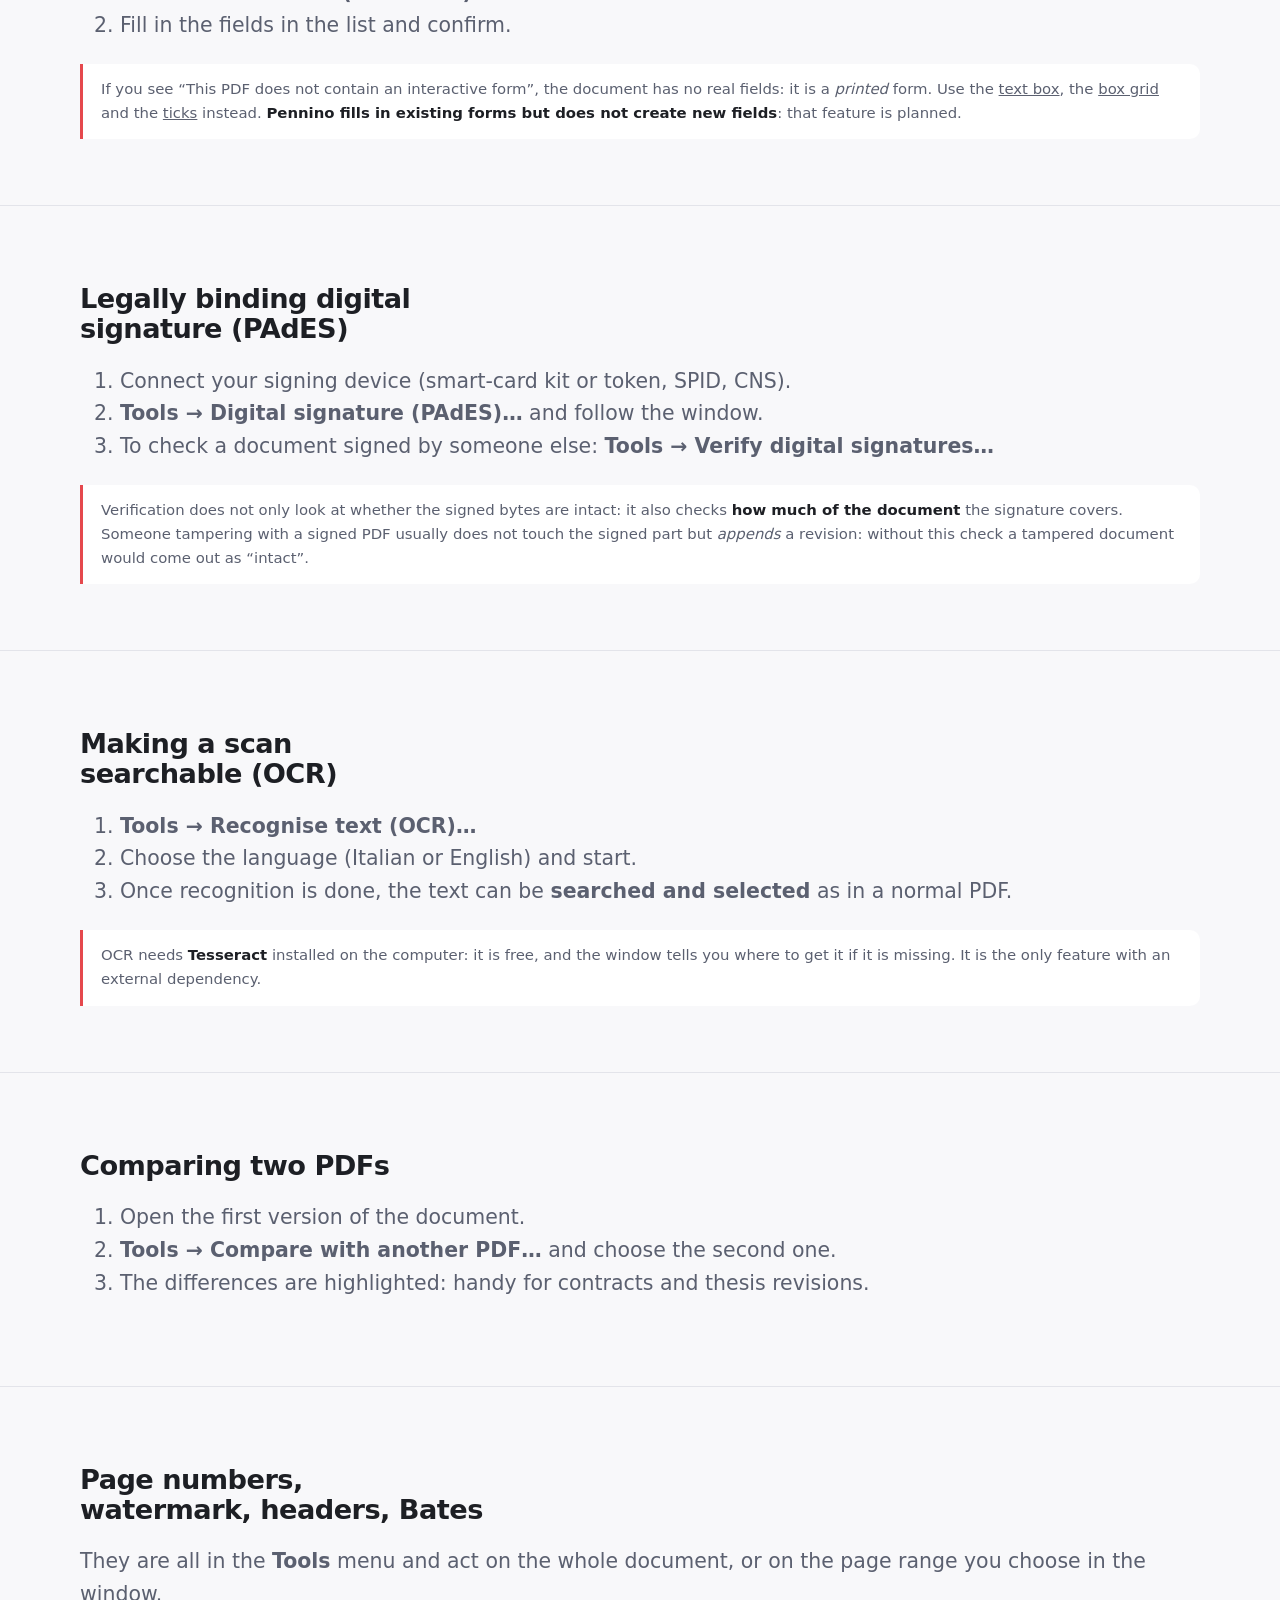
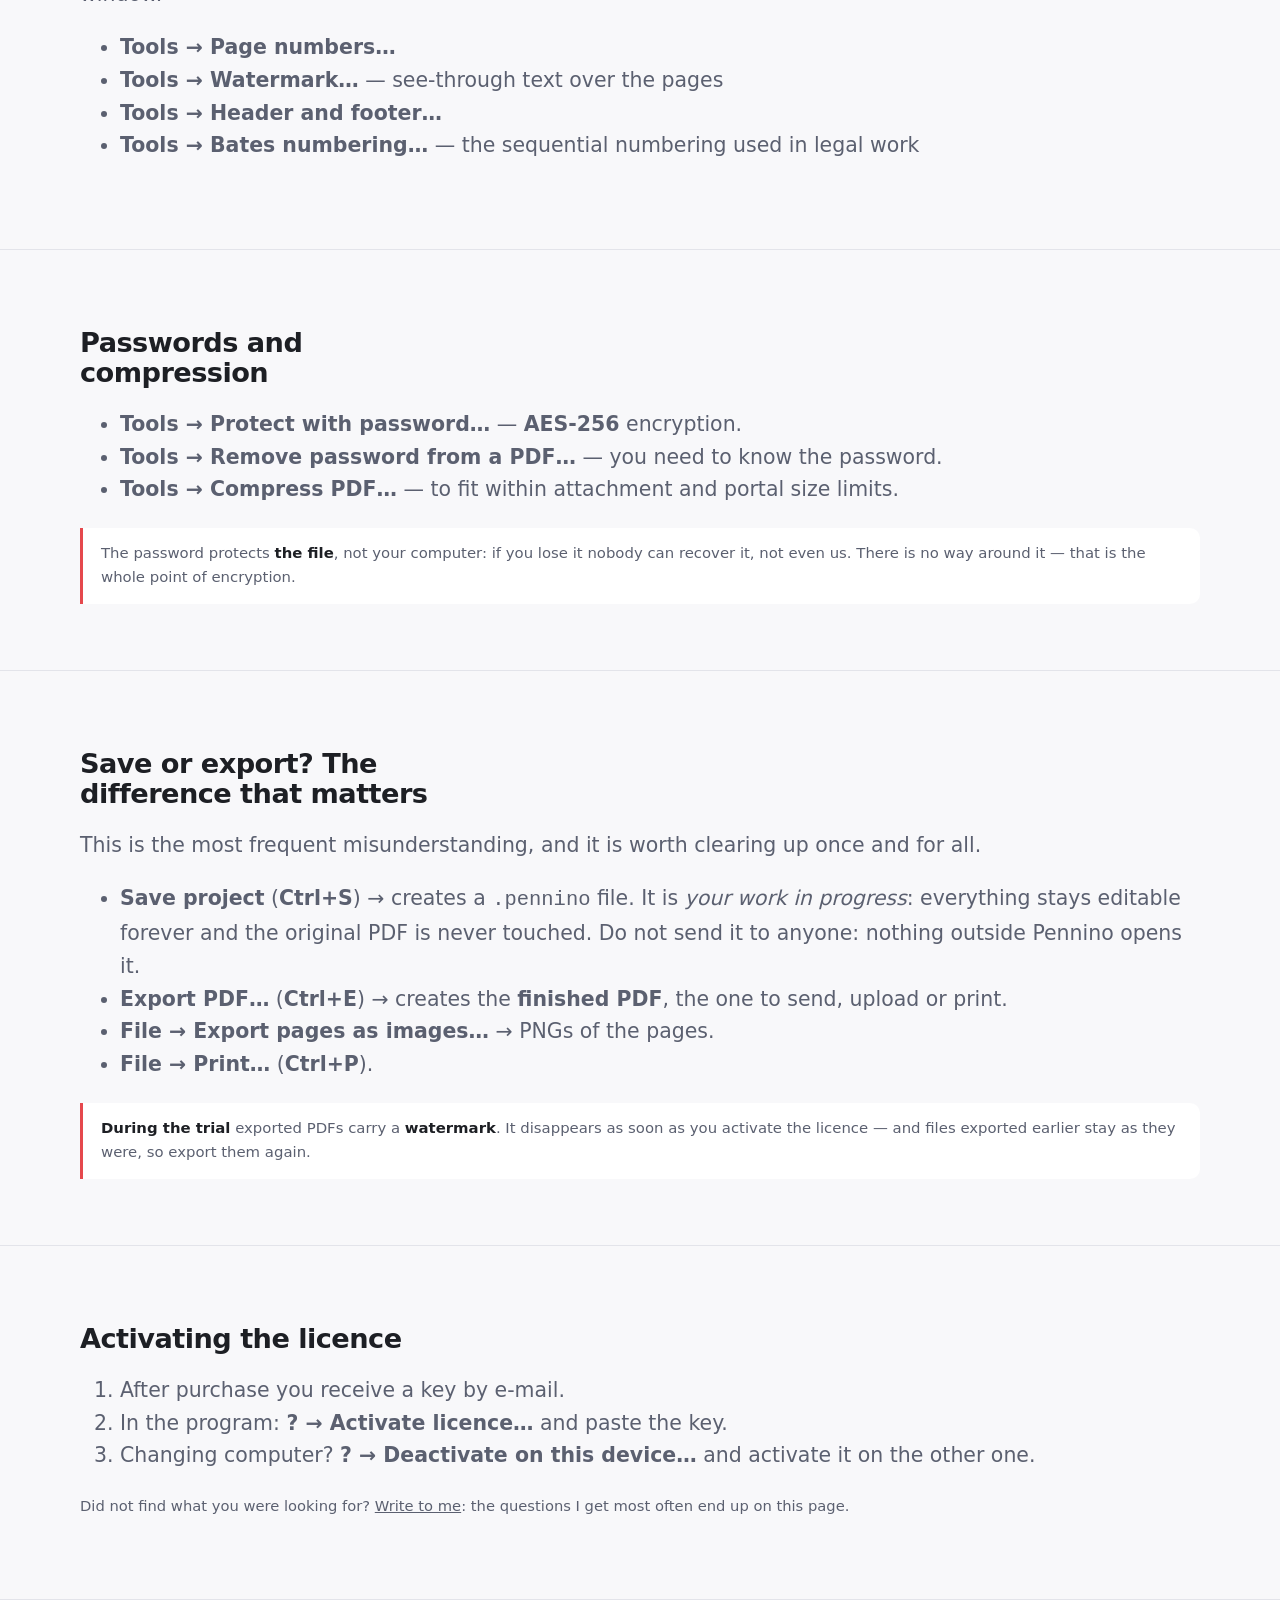
==== commit c4bf0f16: "Aggiorna sito da landing/" ====
--- a/come-si-fa.html
+++ b/come-si-fa.html
@@ -20,7 +20,7 @@
 <link rel="icon" href="assets/icon.svg">
 <link rel="stylesheet" href="assets/site.css">
 </head>
-<body>
+<body data-en-title="How to — the Pennino guide">
 
 <header class="nav">
   <div class="nav-in">
@@ -43,14 +43,13 @@
 </header>
 
 <main>
-  <section class="section" style="padding-top:24px;padding-bottom:0" data-untranslated><div class="wrap"><div class="note"><b>This page is still in Italian.</b> The English version is on its way — the <a href="index.html">home page</a> is already translated. If something is unclear, <a href="mailto:lenzialex00@gmail.com">write to me</a> and I’ll answer in English.</div></div></section>
   <section class="section" style="padding-top:56px">
     <div class="wrap">
-      <p class="eyebrow">Guida</p>
-      <h1 class="sec-title" style="font-size:clamp(2rem,5vw,3rem)">Come si fa</h1>
-      <p class="sec-sub">Ogni funzione in pochi passi, con le schermate prese dal programma vero. Se una cosa non ti torna, cerca la voce qui sotto: c'è il percorso esatto del menu da seguire.</p>
-
-      <div class="note" style="margin-top:26px">
+      <p class="eyebrow" data-en="Guide">Guida</p>
+      <h1 class="sec-title" style="font-size:clamp(2rem,5vw,3rem)" data-en="How to">Come si fa</h1>
+      <p class="sec-sub" data-en="Every feature in a few steps, with screenshots taken from the real program. If something does not add up, look for the entry below: it gives the exact menu path to follow.">Ogni funzione in pochi passi, con le schermate prese dal programma vero. Se una cosa non ti torna, cerca la voce qui sotto: c'è il percorso esatto del menu da seguire.</p>
+
+      <div class="note" style="margin-top:26px" data-en="<b>Two views, one idea.</b> <b>Organise pages</b> (Ctrl+1) is where you move, rotate and delete whole pages. <b>Edit and fill in</b> (Ctrl+2) is where you write <i>inside</i> the page. Almost every doubt comes from being in the wrong view.">
         <b>Due viste, una sola idea.</b> <b>Organizza pagine</b> (Ctrl+1) è dove
         muovi, ruoti ed elimini pagine intere. <b>Modifica e compila</b> (Ctrl+2)
         è dove scrivi <i>dentro</i> la pagina. Quasi tutti i dubbi nascono
@@ -61,26 +60,26 @@
 
   <section class="section" style="padding-top:14px">
     <div class="wrap">
-      <h2 class="sec-title" style="font-size:1.5rem">Indice</h2>
+      <h2 class="sec-title" style="font-size:1.5rem" data-en="Index">Indice</h2>
       <ul class="lead" style="columns:2;column-gap:40px;line-height:2">
-        <li><a href="#aprire">Aprire un PDF</a></li>
-        <li><a href="#pagine">Organizzare le pagine</a></li>
-        <li><a href="#modifica-testo">Modificare il testo esistente</a></li>
-        <li><a href="#testo-nuovo">Aggiungere testo nuovo</a></li>
-        <li><a href="#griglia">Codice fiscale e IBAN nelle caselle</a></li>
-        <li><a href="#spunte">Spunte, croci e pallini</a></li>
-        <li><a href="#evidenzia">Evidenziare</a></li>
-        <li><a href="#penna">Penna e firma a mano</a></li>
-        <li><a href="#cerca">Cercare nel documento</a></li>
-        <li><a href="#zoom">Ingrandire</a></li>
-        <li><a href="#moduli">Compilare un modulo AcroForm</a></li>
-        <li><a href="#firma-digitale">Firma digitale con valore legale</a></li>
-        <li><a href="#ocr">Rendere cercabile una scansione</a></li>
-        <li><a href="#confronto">Confrontare due PDF</a></li>
-        <li><a href="#timbri">Numeri, filigrana, intestazioni, Bates</a></li>
-        <li><a href="#protezione">Password e compressione</a></li>
-        <li><a href="#salvare">Salvare o esportare?</a></li>
-        <li><a href="#licenza">Attivare la licenza</a></li>
+        <li data-en="<a href=&quot;#aprire&quot;>Opening a PDF</a>"><a href="#aprire">Aprire un PDF</a></li>
+        <li data-en="<a href=&quot;#pagine&quot;>Organising the pages</a>"><a href="#pagine">Organizzare le pagine</a></li>
+        <li data-en="<a href=&quot;#modifica-testo&quot;>Editing existing text</a>"><a href="#modifica-testo">Modificare il testo esistente</a></li>
+        <li data-en="<a href=&quot;#testo-nuovo&quot;>Adding new text</a>"><a href="#testo-nuovo">Aggiungere testo nuovo</a></li>
+        <li data-en="<a href=&quot;#griglia&quot;>Tax code and IBAN in boxes</a>"><a href="#griglia">Codice fiscale e IBAN nelle caselle</a></li>
+        <li data-en="<a href=&quot;#spunte&quot;>Ticks, crosses and dots</a>"><a href="#spunte">Spunte, croci e pallini</a></li>
+        <li data-en="<a href=&quot;#evidenzia&quot;>Highlighting</a>"><a href="#evidenzia">Evidenziare</a></li>
+        <li data-en="<a href=&quot;#penna&quot;>Pen and handwritten signature</a>"><a href="#penna">Penna e firma a mano</a></li>
+        <li data-en="<a href=&quot;#cerca&quot;>Searching the document</a>"><a href="#cerca">Cercare nel documento</a></li>
+        <li data-en="<a href=&quot;#zoom&quot;>Zooming in</a>"><a href="#zoom">Ingrandire</a></li>
+        <li data-en="<a href=&quot;#moduli&quot;>Filling in an AcroForm</a>"><a href="#moduli">Compilare un modulo AcroForm</a></li>
+        <li data-en="<a href=&quot;#firma-digitale&quot;>Legally binding digital signature</a>"><a href="#firma-digitale">Firma digitale con valore legale</a></li>
+        <li data-en="<a href=&quot;#ocr&quot;>Making a scan searchable</a>"><a href="#ocr">Rendere cercabile una scansione</a></li>
+        <li data-en="<a href=&quot;#confronto&quot;>Comparing two PDFs</a>"><a href="#confronto">Confrontare due PDF</a></li>
+        <li data-en="<a href=&quot;#timbri&quot;>Numbers, watermark, headers, Bates</a>"><a href="#timbri">Numeri, filigrana, intestazioni, Bates</a></li>
+        <li data-en="<a href=&quot;#protezione&quot;>Passwords and compression</a>"><a href="#protezione">Password e compressione</a></li>
+        <li data-en="<a href=&quot;#salvare&quot;>Save or export?</a>"><a href="#salvare">Salvare o esportare?</a></li>
+        <li data-en="<a href=&quot;#licenza&quot;>Activating the licence</a>"><a href="#licenza">Attivare la licenza</a></li>
       </ul>
     </div>
   </section>
@@ -88,16 +87,16 @@
   <!-- ------------------------------------------------------------------ -->
   <section class="section" id="aprire">
     <div class="wrap">
-      <h2 class="sec-title" style="font-size:1.7rem">Aprire un PDF</h2>
-      <ol class="lead">
-        <li><b>File → Apri…</b> (o <b>Ctrl+O</b>), oppure trascina il PDF dentro la finestra.</li>
-        <li>Ti ritrovi nella vista <b>Modifica e compila</b>: qui si scrive sulla pagina.</li>
-        <li>Passi all'altra vista con i pulsanti <b>Pagine</b> e <b>Compila</b> della barra, o con <b>Ctrl+1</b> e <b>Ctrl+2</b>.</li>
+      <h2 class="sec-title" style="font-size:1.7rem" data-en="Opening a PDF">Aprire un PDF</h2>
+      <ol class="lead">
+        <li data-en="<b>File → Open…</b> (or <b>Ctrl+O</b>), or drag the PDF into the window."><b>File → Apri…</b> (o <b>Ctrl+O</b>), oppure trascina il PDF dentro la finestra.</li>
+        <li data-en="You land in the <b>Edit and fill in</b> view: this is where you write on the page.">Ti ritrovi nella vista <b>Modifica e compila</b>: qui si scrive sulla pagina.</li>
+        <li data-en="Switch views with the <b>Pages</b> and <b>Fill in</b> buttons in the toolbar, or with <b>Ctrl+1</b> and <b>Ctrl+2</b>.">Passi all'altra vista con i pulsanti <b>Pagine</b> e <b>Compila</b> della barra, o con <b>Ctrl+1</b> e <b>Ctrl+2</b>.</li>
       </ol>
       <figure class="shot" style="margin-top:26px">
         <img src="assets/img/howto/02-vista-compila.png" width="1280" height="800" loading="lazy"
              alt="La vista Modifica e compila con un modulo di iscrizione aperto e la barra degli strumenti in alto.">
-        <figcaption>La vista <b>Modifica e compila</b>. La fila di strumenti in alto è quella che userai per tutto il resto della guida.</figcaption>
+        <figcaption data-en="The <b>Edit and fill in</b> view. The row of tools at the top is what you will use for the rest of this guide.">La vista <b>Modifica e compila</b>. La fila di strumenti in alto è quella che userai per tutto il resto della guida.</figcaption>
       </figure>
     </div>
   </section>
@@ -105,23 +104,23 @@
   <!-- ------------------------------------------------------------------ -->
   <section class="section" id="pagine">
     <div class="wrap">
-      <h2 class="sec-title" style="font-size:1.7rem">Organizzare le pagine</h2>
-      <ol class="lead">
-        <li>Vai su <b>Pagine</b> (<b>Ctrl+1</b>): vedi le miniature di tutto il documento.</li>
-        <li><b>Riordinare</b>: trascina una miniatura dove vuoi. Per spostarne tante, selezionale (Ctrl+clic) e usa <b>Pagine → Sposta pagine su / giù / all'inizio / alla fine</b>.</li>
-        <li><b>Ruotare</b>: <b>Pagine → Ruota a sinistra</b> o <b>Ruota a destra</b>.</li>
-        <li><b>Eliminare</b>: seleziona e <b>Pagine → Elimina pagine</b>.</li>
-        <li><b>Unire un altro PDF</b>: <b>Pagine → Unisci PDF…</b></li>
-        <li><b>Inserire un'immagine</b> come nuova pagina: <b>Pagine → Inserisci immagine…</b></li>
-        <li><b>Estrarre</b> alcune pagine in un file a parte: <b>Pagine → Estrai pagine…</b></li>
-        <li><b>Dividere</b> il documento in più file: <b>Pagine → Dividi documento…</b></li>
+      <h2 class="sec-title" style="font-size:1.7rem" data-en="Organising the pages">Organizzare le pagine</h2>
+      <ol class="lead">
+        <li data-en="Go to <b>Pages</b> (<b>Ctrl+1</b>): you see thumbnails of the whole document.">Vai su <b>Pagine</b> (<b>Ctrl+1</b>): vedi le miniature di tutto il documento.</li>
+        <li data-en="<b>Reordering</b>: drag a thumbnail wherever you want. To move several, select them (Ctrl+click) and use <b>Pages → Move pages up / down / to the start / to the end</b>."><b>Riordinare</b>: trascina una miniatura dove vuoi. Per spostarne tante, selezionale (Ctrl+clic) e usa <b>Pagine → Sposta pagine su / giù / all'inizio / alla fine</b>.</li>
+        <li data-en="<b>Rotating</b>: <b>Pages → Rotate left</b> or <b>Rotate right</b>."><b>Ruotare</b>: <b>Pagine → Ruota a sinistra</b> o <b>Ruota a destra</b>.</li>
+        <li data-en="<b>Deleting</b>: select and <b>Pages → Delete pages</b>."><b>Eliminare</b>: seleziona e <b>Pagine → Elimina pagine</b>.</li>
+        <li data-en="<b>Merging another PDF</b>: <b>Pages → Merge PDFs…</b>"><b>Unire un altro PDF</b>: <b>Pagine → Unisci PDF…</b></li>
+        <li data-en="<b>Inserting an image</b> as a new page: <b>Pages → Insert image…</b>"><b>Inserire un'immagine</b> come nuova pagina: <b>Pagine → Inserisci immagine…</b></li>
+        <li data-en="<b>Extracting</b> some pages into a separate file: <b>Pages → Extract pages…</b>"><b>Estrarre</b> alcune pagine in un file a parte: <b>Pagine → Estrai pagine…</b></li>
+        <li data-en="<b>Splitting</b> the document into several files: <b>Pages → Split document…</b>"><b>Dividere</b> il documento in più file: <b>Pagine → Dividi documento…</b></li>
       </ol>
       <figure class="shot" style="margin-top:26px">
         <img src="assets/img/howto/01-organizza-pagine.png" width="1280" height="800" loading="lazy"
              alt="La vista Organizza pagine con le miniature delle quattro pagine del documento.">
-        <figcaption>La vista <b>Organizza pagine</b>: si trascina come si farebbe con le diapositive.</figcaption>
-      </figure>
-      <div class="note">
+        <figcaption data-en="The <b>Organise pages</b> view: you drag things around as you would with slides.">La vista <b>Organizza pagine</b>: si trascina come si farebbe con le diapositive.</figcaption>
+      </figure>
+      <div class="note" data-en="<b>Made a mistake?</b> <b>Ctrl+Z</b> undoes it. Pages and content have two separate histories: undoing in the Pages view does not touch what you wrote in the Fill in view, and the other way round.">
         <b>Sbagliato?</b> <b>Ctrl+Z</b> annulla. Pagine e contenuti hanno due
         cronologie separate: annullare nella vista Pagine non tocca quello che
         hai scritto nella vista Compila, e viceversa.
@@ -132,20 +131,20 @@
   <!-- ------------------------------------------------------------------ -->
   <section class="section" id="modifica-testo">
     <div class="wrap">
-      <h2 class="sec-title" style="font-size:1.7rem">Modificare il testo che è già nel PDF</h2>
-      <ol class="lead">
-        <li>Vista <b>Compila</b> (Ctrl+2).</li>
-        <li>Scegli lo strumento <b>Mod. testo</b> nella barra.</li>
-        <li><b>Clicca sul testo</b> che vuoi cambiare: si apre un campo di scrittura esattamente sopra la riga, con lo stesso carattere e lo stesso corpo.</li>
-        <li>Scrivi. <b>Ctrl+Invio</b> conferma, <b>Esc</b> annulla, e un clic fuori conferma.</li>
-        <li><b>Ctrl+B</b> e <b>Ctrl+I</b> mettono grassetto e corsivo mentre stai scrivendo.</li>
+      <h2 class="sec-title" style="font-size:1.7rem" data-en="Editing text that is already in the PDF">Modificare il testo che è già nel PDF</h2>
+      <ol class="lead">
+        <li data-en="<b>Fill in</b> view (Ctrl+2).">Vista <b>Compila</b> (Ctrl+2).</li>
+        <li data-en="Pick the <b>Edit text</b> tool in the toolbar.">Scegli lo strumento <b>Mod. testo</b> nella barra.</li>
+        <li data-en="<b>Click on the text</b> you want to change: a writing field opens exactly on top of the line, with the same typeface and the same size."><b>Clicca sul testo</b> che vuoi cambiare: si apre un campo di scrittura esattamente sopra la riga, con lo stesso carattere e lo stesso corpo.</li>
+        <li data-en="Type. <b>Ctrl+Enter</b> confirms, <b>Esc</b> cancels, and clicking outside confirms.">Scrivi. <b>Ctrl+Invio</b> conferma, <b>Esc</b> annulla, e un clic fuori conferma.</li>
+        <li data-en="<b>Ctrl+B</b> and <b>Ctrl+I</b> apply bold and italic while you type."><b>Ctrl+B</b> e <b>Ctrl+I</b> mettono grassetto e corsivo mentre stai scrivendo.</li>
       </ol>
       <figure class="shot" style="margin-top:26px">
         <img src="assets/img/howto/03-modifica-testo.png" width="1280" height="800" loading="lazy"
              alt="Il titolo del modulo è stato cambiato da Domanda di iscrizione a Domanda di immatricolazione, con lo stesso carattere e lo stesso corpo dell'originale.">
-        <figcaption>Il titolo del modulo è stato riscritto in <b>Domanda di immatricolazione</b>: stesso carattere, stesso corpo, stessa posizione. Nessuno direbbe che è stato toccato.</figcaption>
-      </figure>
-      <div class="note">
+        <figcaption data-en="The form title has been rewritten as <b>Domanda di immatricolazione</b>: same typeface, same size, same position. Nobody would say it had been touched.">Il titolo del modulo è stato riscritto in <b>Domanda di immatricolazione</b>: stesso carattere, stesso corpo, stessa posizione. Nessuno direbbe che è stato toccato.</figcaption>
+      </figure>
+      <div class="note" data-en="<b>Limits, stated plainly.</b> Rewriting works line by line and block by block: reflowing a <i>whole paragraph</i> is not there yet. <b>Rotated</b> text cannot be edited.">
         <b>Limiti, detti chiaramente.</b> La riscrittura lavora per riga e per
         blocco: la reimpaginazione di un <i>intero paragrafo</i> non c'è ancora.
         Il testo <b>ruotato</b> non è modificabile.
@@ -156,17 +155,17 @@
   <!-- ------------------------------------------------------------------ -->
   <section class="section" id="testo-nuovo">
     <div class="wrap">
-      <h2 class="sec-title" style="font-size:1.7rem">Aggiungere testo dove non c'è</h2>
-      <ol class="lead">
-        <li>Strumento <b>Testo</b>.</li>
-        <li>Clicca nel punto della pagina dove vuoi scrivere.</li>
-        <li>Digita. Carattere, corpo e colore si scelgono nei campi a destra della barra <i>prima</i> o dopo aver scritto.</li>
-        <li>Con lo strumento <b>Seleziona</b> puoi poi spostare la casella o ridimensionarla dagli angoli.</li>
+      <h2 class="sec-title" style="font-size:1.7rem" data-en="Adding text where there is none">Aggiungere testo dove non c'è</h2>
+      <ol class="lead">
+        <li data-en="The <b>Text</b> tool.">Strumento <b>Testo</b>.</li>
+        <li data-en="Click on the spot on the page where you want to write.">Clicca nel punto della pagina dove vuoi scrivere.</li>
+        <li data-en="Type. Typeface, size and colour are chosen in the fields to the right of the toolbar, either before or after writing.">Digita. Carattere, corpo e colore si scelgono nei campi a destra della barra <i>prima</i> o dopo aver scritto.</li>
+        <li data-en="With the <b>Select</b> tool you can then move the box or resize it from its corners.">Con lo strumento <b>Seleziona</b> puoi poi spostare la casella o ridimensionarla dagli angoli.</li>
       </ol>
       <figure class="shot" style="margin-top:26px">
         <img src="assets/img/howto/04-casella-testo.png" width="1280" height="800" loading="lazy"
              alt="Una casella di testo con scritto Rossi Maria sulla riga Cognome e nome del modulo.">
-        <figcaption>Una casella di testo appoggiata sulla riga vuota del modulo.</figcaption>
+        <figcaption data-en="A text box resting on the empty line of the form.">Una casella di testo appoggiata sulla riga vuota del modulo.</figcaption>
       </figure>
     </div>
   </section>
@@ -174,19 +173,19 @@
   <!-- ------------------------------------------------------------------ -->
   <section class="section" id="griglia">
     <div class="wrap">
-      <h2 class="sec-title" style="font-size:1.7rem">Codice fiscale, IBAN e moduli a caselle</h2>
-      <p class="lead">È il caso classico dei moduli della pubblica amministrazione: una lettera per casella, e allinearle a mano è un incubo.</p>
-      <ol class="lead">
-        <li>Strumento <b>Caselle</b>.</li>
-        <li>Clicca all'inizio della fila di caselle.</li>
-        <li>Scrivi normalmente: ogni carattere finisce nella sua casella.</li>
-        <li>Se il passo non coincide con quello del modulo, regolalo con <b>Passo</b> nella barra, oppure trascina l'angolo della casella per adattare larghezza e altezza.</li>
-        <li><b>Invio</b> per terminare.</li>
+      <h2 class="sec-title" style="font-size:1.7rem" data-en="Tax code, IBAN and box-by-box forms">Codice fiscale, IBAN e moduli a caselle</h2>
+      <p class="lead" data-en="This is the classic public-administration form: one letter per box, and lining them up by hand is a nightmare.">È il caso classico dei moduli della pubblica amministrazione: una lettera per casella, e allinearle a mano è un incubo.</p>
+      <ol class="lead">
+        <li data-en="The <b>Boxes</b> tool.">Strumento <b>Caselle</b>.</li>
+        <li data-en="Click at the start of the row of boxes.">Clicca all'inizio della fila di caselle.</li>
+        <li data-en="Type normally: each character lands in its own box.">Scrivi normalmente: ogni carattere finisce nella sua casella.</li>
+        <li data-en="If the pitch does not match the form, adjust it with <b>Pitch</b> in the toolbar, or drag the corner of the box to fit width and height.">Se il passo non coincide con quello del modulo, regolalo con <b>Passo</b> nella barra, oppure trascina l'angolo della casella per adattare larghezza e altezza.</li>
+        <li data-en="<b>Enter</b> to finish."><b>Invio</b> per terminare.</li>
       </ol>
       <figure class="shot" style="margin-top:26px">
         <img src="assets/img/howto/05-caselle-griglia.png" width="1280" height="800" loading="lazy"
              alt="Un codice fiscale scritto nelle caselle a griglia sulla riga Codice fiscale del modulo.">
-        <figcaption>Il codice fiscale entra una lettera per casella, allineato al passo del modulo.</figcaption>
+        <figcaption data-en="The tax code goes in one letter per box, aligned to the pitch of the form.">Il codice fiscale entra una lettera per casella, allineato al passo del modulo.</figcaption>
       </figure>
     </div>
   </section>
@@ -194,16 +193,16 @@
   <!-- ------------------------------------------------------------------ -->
   <section class="section" id="spunte">
     <div class="wrap">
-      <h2 class="sec-title" style="font-size:1.7rem">Spunte, croci e pallini</h2>
-      <ol class="lead">
-        <li>Strumento <b>Spunta</b> (✓), <b>Croce</b> (✗) o <b>Pallino</b> (●).</li>
-        <li>Clicca dentro la casellina da barrare: il segno si posiziona centrato sul punto cliccato.</li>
-        <li>La dimensione e il colore si regolano nella barra.</li>
+      <h2 class="sec-title" style="font-size:1.7rem" data-en="Ticks, crosses and dots">Spunte, croci e pallini</h2>
+      <ol class="lead">
+        <li data-en="The <b>Tick</b> (✓), <b>Cross</b> (✗) or <b>Dot</b> (●) tool.">Strumento <b>Spunta</b> (✓), <b>Croce</b> (✗) o <b>Pallino</b> (●).</li>
+        <li data-en="Click inside the little box to be ticked: the mark is centred on the point you clicked.">Clicca dentro la casellina da barrare: il segno si posiziona centrato sul punto cliccato.</li>
+        <li data-en="Size and colour are set in the toolbar.">La dimensione e il colore si regolano nella barra.</li>
       </ol>
       <figure class="shot" style="margin-top:26px">
         <img src="assets/img/howto/06-spunte.png" width="1280" height="800" loading="lazy"
              alt="Due spunte e una croce inserite nelle caselline delle dichiarazioni del modulo.">
-        <figcaption>Due spunte e una croce nelle caselline delle dichiarazioni.</figcaption>
+        <figcaption data-en="Two ticks and a cross in the declaration boxes.">Due spunte e una croce nelle caselline delle dichiarazioni.</figcaption>
       </figure>
     </div>
   </section>
@@ -211,15 +210,15 @@
   <!-- ------------------------------------------------------------------ -->
   <section class="section" id="evidenzia">
     <div class="wrap">
-      <h2 class="sec-title" style="font-size:1.7rem">Evidenziare</h2>
-      <ol class="lead">
-        <li>Strumento <b>Evidenzia</b>.</li>
-        <li>Trascina sopra la riga da evidenziare, come faresti con un evidenziatore vero.</li>
+      <h2 class="sec-title" style="font-size:1.7rem" data-en="Highlighting">Evidenziare</h2>
+      <ol class="lead">
+        <li data-en="The <b>Highlight</b> tool.">Strumento <b>Evidenzia</b>.</li>
+        <li data-en="Drag across the line to highlight, just as you would with a real highlighter.">Trascina sopra la riga da evidenziare, come faresti con un evidenziatore vero.</li>
       </ol>
       <figure class="shot" style="margin-top:26px">
         <img src="assets/img/howto/07-evidenzia.png" width="1280" height="800" loading="lazy"
              alt="Una riga del modulo evidenziata in giallo.">
-        <figcaption>L'evidenziazione resta sotto al testo, che rimane leggibile.</figcaption>
+        <figcaption data-en="The highlight stays under the text, which remains readable.">L'evidenziazione resta sotto al testo, che rimane leggibile.</figcaption>
       </figure>
     </div>
   </section>
@@ -227,17 +226,17 @@
   <!-- ------------------------------------------------------------------ -->
   <section class="section" id="penna">
     <div class="wrap">
-      <h2 class="sec-title" style="font-size:1.7rem">Penna e firma a mano</h2>
-      <ol class="lead">
-        <li>Strumento <b>Penna</b>: disegni a mano libera, con spessore e colore regolabili nella barra. Va bene per firmare al volo, anche col touchpad.</li>
-        <li>Strumento <b>Firma</b>: apre la finestra della firma grafica, dove puoi <b>disegnarla</b>, <b>scriverla a tastiera</b> scegliendo un carattere corsivo, e riusarla.</li>
+      <h2 class="sec-title" style="font-size:1.7rem" data-en="Pen and handwritten signature">Penna e firma a mano</h2>
+      <ol class="lead">
+        <li data-en="The <b>Pen</b> tool: freehand drawing, with adjustable thickness and colour. Good for signing on the spot, even with a trackpad.">Strumento <b>Penna</b>: disegni a mano libera, con spessore e colore regolabili nella barra. Va bene per firmare al volo, anche col touchpad.</li>
+        <li data-en="The <b>Signature</b> tool: opens the graphic-signature window, where you can <b>draw</b> it, <b>type</b> it choosing a handwriting typeface, and reuse it.">Strumento <b>Firma</b>: apre la finestra della firma grafica, dove puoi <b>disegnarla</b>, <b>scriverla a tastiera</b> scegliendo un carattere corsivo, e riusarla.</li>
       </ol>
       <figure class="shot" style="margin-top:26px">
         <img src="assets/img/howto/08-penna-firma-grafica.png" width="1280" height="800" loading="lazy"
              alt="Un tratto a mano libera disegnato sulla riga della firma del modulo.">
-        <figcaption>Un tratto a mano libera sulla riga della firma.</figcaption>
-      </figure>
-      <div class="note">
+        <figcaption data-en="A freehand stroke on the signature line of the form.">Un tratto a mano libera sulla riga della firma.</figcaption>
+      </figure>
+      <div class="note" data-en="<b>Do not confuse the two.</b> This is a <i>graphic</i> signature: a drawing on the page, with no legal value. The legally binding one is the <a href=&quot;#firma-digitale&quot;>PAdES digital signature</a>.">
         <b>Attenzione a non confonderle.</b> Questa è una firma <i>grafica</i>:
         è un disegno sulla pagina, non ha valore legale. Quella con valore
         legale è la <a href="#firma-digitale">firma digitale PAdES</a>.
@@ -248,18 +247,18 @@
   <!-- ------------------------------------------------------------------ -->
   <section class="section" id="cerca">
     <div class="wrap">
-      <h2 class="sec-title" style="font-size:1.7rem">Cercare nel documento</h2>
-      <ol class="lead">
-        <li><b>Ctrl+F</b>, oppure <b>Strumenti → Trova nel documento…</b></li>
-        <li>Scrivi e premi <b>Invio</b>: il contatore accanto al campo mostra a quale risultato sei su quanti.</li>
-        <li>Le frecce ▲▼ passano al precedente e al successivo, saltando anche da una pagina all'altra. <b>Esc</b> chiude.</li>
+      <h2 class="sec-title" style="font-size:1.7rem" data-en="Searching the document">Cercare nel documento</h2>
+      <ol class="lead">
+        <li data-en="<b>Ctrl+F</b>, or <b>Tools → Find in document…</b>"><b>Ctrl+F</b>, oppure <b>Strumenti → Trova nel documento…</b></li>
+        <li data-en="Type and press <b>Enter</b>: the counter next to the field shows which result you are on, out of how many.">Scrivi e premi <b>Invio</b>: il contatore accanto al campo mostra a quale risultato sei su quanti.</li>
+        <li data-en="The ▲▼ arrows move to the previous and next one, jumping between pages too. <b>Esc</b> closes.">Le frecce ▲▼ passano al precedente e al successivo, saltando anche da una pagina all'altra. <b>Esc</b> chiude.</li>
       </ol>
       <figure class="shot" style="margin-top:26px">
         <img src="assets/img/howto/09-cerca-testo.png" width="1280" height="800" loading="lazy"
              alt="La barra di ricerca aperta in alto a destra con una parola trovata ed evidenziata nel testo della pagina.">
-        <figcaption>Ricerca in corso: la parola trovata è evidenziata e la vista è saltata da sola alla pagina che la contiene.</figcaption>
-      </figure>
-      <div class="note">
+        <figcaption data-en="A search in progress: the word found is highlighted and the view has jumped by itself to the page containing it.">Ricerca in corso: la parola trovata è evidenziata e la vista è saltata da sola alla pagina che la contiene.</figcaption>
+      </figure>
+      <div class="note" data-en="If the search finds nothing in a <b>scanned</b> document, that is not a fault: those pages are images, not text. Go through <a href=&quot;#ocr&quot;>OCR</a>.">
         Se la ricerca non trova nulla in un documento <b>scansionato</b>, non è
         un difetto: quelle pagine sono immagini, non testo. Passa dall'<a href="#ocr">OCR</a>.
       </div>
@@ -269,16 +268,16 @@
   <!-- ------------------------------------------------------------------ -->
   <section class="section" id="zoom">
     <div class="wrap">
-      <h2 class="sec-title" style="font-size:1.7rem">Ingrandire</h2>
-      <ol class="lead">
-        <li><b>Ctrl + rotellina</b> del mouse per lo zoom continuo.</li>
-        <li>I pulsanti in basso a destra fanno zoom −, zoom + e <b>adatta alla finestra</b>.</li>
-        <li><b>Ctrl+0</b> torna alla dimensione di partenza.</li>
+      <h2 class="sec-title" style="font-size:1.7rem" data-en="Zooming in">Ingrandire</h2>
+      <ol class="lead">
+        <li data-en="<b>Ctrl + mouse wheel</b> for continuous zoom."><b>Ctrl + rotellina</b> del mouse per lo zoom continuo.</li>
+        <li data-en="The buttons at the bottom right do zoom out, zoom in and <b>fit to window</b>.">I pulsanti in basso a destra fanno zoom −, zoom + e <b>adatta alla finestra</b>.</li>
+        <li data-en="<b>Ctrl+0</b> goes back to the starting size."><b>Ctrl+0</b> torna alla dimensione di partenza.</li>
       </ol>
       <figure class="shot" style="margin-top:26px">
         <img src="assets/img/howto/10-zoom.png" width="1280" height="800" loading="lazy"
              alt="Il documento ingrandito al 200 per cento, con il testo nitido.">
-        <figcaption>Zoom al 200%: la pagina viene ridisegnata, non ingrandita come immagine, quindi resta nitida.</figcaption>
+        <figcaption data-en="Zoom at 200%: the page is redrawn, not blown up as an image, so it stays sharp.">Zoom al 200%: la pagina viene ridisegnata, non ingrandita come immagine, quindi resta nitida.</figcaption>
       </figure>
     </div>
   </section>
@@ -286,13 +285,13 @@
   <!-- ------------------------------------------------------------------ -->
   <section class="section" id="moduli">
     <div class="wrap">
-      <h2 class="sec-title" style="font-size:1.7rem">Compilare un modulo AcroForm</h2>
-      <p class="lead">Alcuni PDF hanno campi <i>interattivi</i> già pronti (li riconosci perché ci clicchi dentro e appare il cursore). Per quelli c'è una finestra dedicata che li elenca tutti.</p>
-      <ol class="lead">
-        <li><b>Strumenti → Compila modulo (AcroForm)…</b></li>
-        <li>Compila i campi nell'elenco e conferma.</li>
-      </ol>
-      <div class="note">
+      <h2 class="sec-title" style="font-size:1.7rem" data-en="Filling in an AcroForm">Compilare un modulo AcroForm</h2>
+      <p class="lead" data-en="Some PDFs have ready-made <i>interactive</i> fields (you can tell because you click inside and a cursor appears). For those there is a dedicated window listing them all.">Alcuni PDF hanno campi <i>interattivi</i> già pronti (li riconosci perché ci clicchi dentro e appare il cursore). Per quelli c'è una finestra dedicata che li elenca tutti.</p>
+      <ol class="lead">
+        <li data-en="<b>Tools → Fill in form (AcroForm)…</b>"><b>Strumenti → Compila modulo (AcroForm)…</b></li>
+        <li data-en="Fill in the fields in the list and confirm.">Compila i campi nell'elenco e conferma.</li>
+      </ol>
+      <div class="note" data-en="If you see “This PDF does not contain an interactive form”, the document has no real fields: it is a <i>printed</i> form. Use the <a href=&quot;#testo-nuovo&quot;>text box</a>, the <a href=&quot;#griglia&quot;>box grid</a> and the <a href=&quot;#spunte&quot;>ticks</a> instead. <b>Pennino fills in existing forms but does not create new fields</b>: that feature is planned.">
         Se compare "Questo PDF non contiene un modulo interattivo", il documento
         non ha campi veri: è un modulo <i>stampato</i>. Usa allora la
         <a href="#testo-nuovo">casella di testo</a>, le <a href="#griglia">caselle a griglia</a>
@@ -305,13 +304,13 @@
   <!-- ------------------------------------------------------------------ -->
   <section class="section" id="firma-digitale">
     <div class="wrap">
-      <h2 class="sec-title" style="font-size:1.7rem">Firma digitale con valore legale (PAdES)</h2>
-      <ol class="lead">
-        <li>Collega il dispositivo di firma (kit con smart card o token, SPID, CNS).</li>
-        <li><b>Strumenti → Firma digitale (PAdES)…</b> e segui la finestra.</li>
-        <li>Per controllare un documento firmato da altri: <b>Strumenti → Verifica firme digitali…</b></li>
-      </ol>
-      <div class="note">
+      <h2 class="sec-title" style="font-size:1.7rem" data-en="Legally binding digital signature (PAdES)">Firma digitale con valore legale (PAdES)</h2>
+      <ol class="lead">
+        <li data-en="Connect your signing device (smart-card kit or token, SPID, CNS).">Collega il dispositivo di firma (kit con smart card o token, SPID, CNS).</li>
+        <li data-en="<b>Tools → Digital signature (PAdES)…</b> and follow the window."><b>Strumenti → Firma digitale (PAdES)…</b> e segui la finestra.</li>
+        <li data-en="To check a document signed by someone else: <b>Tools → Verify digital signatures…</b>">Per controllare un documento firmato da altri: <b>Strumenti → Verifica firme digitali…</b></li>
+      </ol>
+      <div class="note" data-en="Verification does not only look at whether the signed bytes are intact: it also checks <b>how much of the document</b> the signature covers. Someone tampering with a signed PDF usually does not touch the signed part but <i>appends</i> a revision: without this check a tampered document would come out as “intact”.">
         La verifica non guarda soltanto se i byte firmati sono intatti: controlla
         anche <b>quanta parte del documento</b> la firma copre. Chi altera un PDF
         firmato di solito non tocca la parte firmata, ma <i>aggiunge</i> una
@@ -324,13 +323,13 @@
   <!-- ------------------------------------------------------------------ -->
   <section class="section" id="ocr">
     <div class="wrap">
-      <h2 class="sec-title" style="font-size:1.7rem">Rendere cercabile una scansione (OCR)</h2>
-      <ol class="lead">
-        <li><b>Strumenti → Riconosci testo (OCR)…</b></li>
-        <li>Scegli la lingua (italiano o inglese) e avvia.</li>
-        <li>Finito il riconoscimento, il testo si può <b>cercare e selezionare</b> come in un PDF normale.</li>
-      </ol>
-      <div class="note">
+      <h2 class="sec-title" style="font-size:1.7rem" data-en="Making a scan searchable (OCR)">Rendere cercabile una scansione (OCR)</h2>
+      <ol class="lead">
+        <li data-en="<b>Tools → Recognise text (OCR)…</b>"><b>Strumenti → Riconosci testo (OCR)…</b></li>
+        <li data-en="Choose the language (Italian or English) and start.">Scegli la lingua (italiano o inglese) e avvia.</li>
+        <li data-en="Once recognition is done, the text can be <b>searched and selected</b> as in a normal PDF.">Finito il riconoscimento, il testo si può <b>cercare e selezionare</b> come in un PDF normale.</li>
+      </ol>
+      <div class="note" data-en="OCR needs <b>Tesseract</b> installed on the computer: it is free, and the window tells you where to get it if it is missing. It is the only feature with an external dependency.">
         L'OCR ha bisogno di <b>Tesseract</b> installato sul computer: è gratuito
         e la finestra ti dice dove prenderlo se manca. È l'unica funzione con una
         dipendenza esterna.
@@ -341,11 +340,11 @@
   <!-- ------------------------------------------------------------------ -->
   <section class="section" id="confronto">
     <div class="wrap">
-      <h2 class="sec-title" style="font-size:1.7rem">Confrontare due PDF</h2>
-      <ol class="lead">
-        <li>Apri la prima versione del documento.</li>
-        <li><b>Strumenti → Confronta con un altro PDF…</b> e scegli la seconda.</li>
-        <li>Le differenze vengono evidenziate: utile per contratti e revisioni di tesi.</li>
+      <h2 class="sec-title" style="font-size:1.7rem" data-en="Comparing two PDFs">Confrontare due PDF</h2>
+      <ol class="lead">
+        <li data-en="Open the first version of the document.">Apri la prima versione del documento.</li>
+        <li data-en="<b>Tools → Compare with another PDF…</b> and choose the second one."><b>Strumenti → Confronta con un altro PDF…</b> e scegli la seconda.</li>
+        <li data-en="The differences are highlighted: handy for contracts and thesis revisions.">Le differenze vengono evidenziate: utile per contratti e revisioni di tesi.</li>
       </ol>
     </div>
   </section>
@@ -353,13 +352,13 @@
   <!-- ------------------------------------------------------------------ -->
   <section class="section" id="timbri">
     <div class="wrap">
-      <h2 class="sec-title" style="font-size:1.7rem">Numeri di pagina, filigrana, intestazioni, Bates</h2>
-      <p class="lead">Sono tutte nel menu <b>Strumenti</b> e agiscono su tutto il documento o sull'intervallo di pagine che scegli nella finestra.</p>
+      <h2 class="sec-title" style="font-size:1.7rem" data-en="Page numbers, watermark, headers, Bates">Numeri di pagina, filigrana, intestazioni, Bates</h2>
+      <p class="lead" data-en="They are all in the <b>Tools</b> menu and act on the whole document, or on the page range you choose in the window.">Sono tutte nel menu <b>Strumenti</b> e agiscono su tutto il documento o sull'intervallo di pagine che scegli nella finestra.</p>
       <ul class="lead">
-        <li><b>Strumenti → Numeri di pagina…</b></li>
-        <li><b>Strumenti → Filigrana…</b> — testo in trasparenza sopra le pagine</li>
-        <li><b>Strumenti → Intestazione e piè di pagina…</b></li>
-        <li><b>Strumenti → Numerazione Bates…</b> — la numerazione progressiva usata in ambito legale</li>
+        <li data-en="<b>Tools → Page numbers…</b>"><b>Strumenti → Numeri di pagina…</b></li>
+        <li data-en="<b>Tools → Watermark…</b> — see-through text over the pages"><b>Strumenti → Filigrana…</b> — testo in trasparenza sopra le pagine</li>
+        <li data-en="<b>Tools → Header and footer…</b>"><b>Strumenti → Intestazione e piè di pagina…</b></li>
+        <li data-en="<b>Tools → Bates numbering…</b> — the sequential numbering used in legal work"><b>Strumenti → Numerazione Bates…</b> — la numerazione progressiva usata in ambito legale</li>
       </ul>
     </div>
   </section>
@@ -367,13 +366,13 @@
   <!-- ------------------------------------------------------------------ -->
   <section class="section" id="protezione">
     <div class="wrap">
-      <h2 class="sec-title" style="font-size:1.7rem">Password e compressione</h2>
+      <h2 class="sec-title" style="font-size:1.7rem" data-en="Passwords and compression">Password e compressione</h2>
       <ul class="lead">
-        <li><b>Strumenti → Proteggi con password…</b> — cifratura <b>AES-256</b>.</li>
-        <li><b>Strumenti → Rimuovi password da un PDF…</b> — serve conoscere la password.</li>
-        <li><b>Strumenti → Comprimi PDF…</b> — per rientrare nei limiti di dimensione degli allegati e dei portali.</li>
+        <li data-en="<b>Tools → Protect with password…</b> — <b>AES-256</b> encryption."><b>Strumenti → Proteggi con password…</b> — cifratura <b>AES-256</b>.</li>
+        <li data-en="<b>Tools → Remove password from a PDF…</b> — you need to know the password."><b>Strumenti → Rimuovi password da un PDF…</b> — serve conoscere la password.</li>
+        <li data-en="<b>Tools → Compress PDF…</b> — to fit within attachment and portal size limits."><b>Strumenti → Comprimi PDF…</b> — per rientrare nei limiti di dimensione degli allegati e dei portali.</li>
       </ul>
-      <div class="note">
+      <div class="note" data-en="The password protects <b>the file</b>, not your computer: if you lose it nobody can recover it, not even us. There is no way around it — that is the whole point of encryption.">
         La password protegge <b>il file</b>, non il tuo computer: se la perdi non
         la recupera nessuno, nemmeno noi. Non esiste un modo per aggirarla — è il
         senso della cifratura.
@@ -384,19 +383,19 @@
   <!-- ------------------------------------------------------------------ -->
   <section class="section" id="salvare">
     <div class="wrap">
-      <h2 class="sec-title" style="font-size:1.7rem">Salvare o esportare? La differenza che conta</h2>
-      <p class="lead">È il malinteso più frequente, e vale la pena chiarirlo una volta per tutte.</p>
+      <h2 class="sec-title" style="font-size:1.7rem" data-en="Save or export? The difference that matters">Salvare o esportare? La differenza che conta</h2>
+      <p class="lead" data-en="This is the most frequent misunderstanding, and it is worth clearing up once and for all.">È il malinteso più frequente, e vale la pena chiarirlo una volta per tutte.</p>
       <ul class="lead">
-        <li><b>Salva progetto</b> (<b>Ctrl+S</b>) → crea un file <code>.pennino</code>.
+        <li data-en="<b>Save project</b> (<b>Ctrl+S</b>) → creates a <code>.pennino</code> file. It is <i>your work in progress</i>: everything stays editable forever and the original PDF is never touched. Do not send it to anyone: nothing outside Pennino opens it."><b>Salva progetto</b> (<b>Ctrl+S</b>) → crea un file <code>.pennino</code>.
             È il <i>tuo lavoro in corso</i>: tutto resta modificabile per sempre e il
             PDF di partenza non viene mai toccato. Non mandarlo a nessuno: fuori da
             Pennino non lo apre nulla.</li>
-        <li><b>Esporta PDF…</b> (<b>Ctrl+E</b>) → crea il <b>PDF finito</b>, quello da
+        <li data-en="<b>Export PDF…</b> (<b>Ctrl+E</b>) → creates the <b>finished PDF</b>, the one to send, upload or print."><b>Esporta PDF…</b> (<b>Ctrl+E</b>) → crea il <b>PDF finito</b>, quello da
             inviare, caricare o stampare.</li>
-        <li><b>File → Esporta pagine come immagini…</b> → PNG delle pagine.</li>
-        <li><b>File → Stampa…</b> (<b>Ctrl+P</b>).</li>
+        <li data-en="<b>File → Export pages as images…</b> → PNGs of the pages."><b>File → Esporta pagine come immagini…</b> → PNG delle pagine.</li>
+        <li data-en="<b>File → Print…</b> (<b>Ctrl+P</b>)."><b>File → Stampa…</b> (<b>Ctrl+P</b>).</li>
       </ul>
-      <div class="note">
+      <div class="note" data-en="<b>During the trial</b> exported PDFs carry a <b>watermark</b>. It disappears as soon as you activate the licence — and files exported earlier stay as they were, so export them again.">
         <b>In prova</b> i PDF esportati escono con una <b>filigrana</b>. Sparisce
         appena attivi la licenza — e i file esportati prima restano com'erano,
         quindi riesportali.
@@ -407,13 +406,13 @@
   <!-- ------------------------------------------------------------------ -->
   <section class="section" id="licenza">
     <div class="wrap">
-      <h2 class="sec-title" style="font-size:1.7rem">Attivare la licenza</h2>
-      <ol class="lead">
-        <li>Dopo l'acquisto ricevi una chiave via e-mail.</li>
-        <li>Nel programma: <b>? → Attiva licenza…</b> e incolla la chiave.</li>
-        <li>Cambi computer? <b>? → Disattiva su questo dispositivo…</b> e riattivala sull'altro.</li>
-      </ol>
-      <p class="price-note" style="margin-top:22px">Non hai trovato quello che cercavi?
+      <h2 class="sec-title" style="font-size:1.7rem" data-en="Activating the licence">Attivare la licenza</h2>
+      <ol class="lead">
+        <li data-en="After purchase you receive a key by e-mail.">Dopo l'acquisto ricevi una chiave via e-mail.</li>
+        <li data-en="In the program: <b>? → Activate licence…</b> and paste the key.">Nel programma: <b>? → Attiva licenza…</b> e incolla la chiave.</li>
+        <li data-en="Changing computer? <b>? → Deactivate on this device…</b> and activate it on the other one.">Cambi computer? <b>? → Disattiva su questo dispositivo…</b> e riattivala sull'altro.</li>
+      </ol>
+      <p class="price-note" style="margin-top:22px" data-en="Did not find what you were looking for? <a href=&quot;mailto:lenzialex00@gmail.com&quot;>Write to me</a>: the questions I get most often end up on this page.">Non hai trovato quello che cercavi?
          <a href="mailto:lenzialex00@gmail.com">Scrivimi</a>: le domande che ricevo più spesso finiscono in questa pagina.</p>
     </div>
   </section>
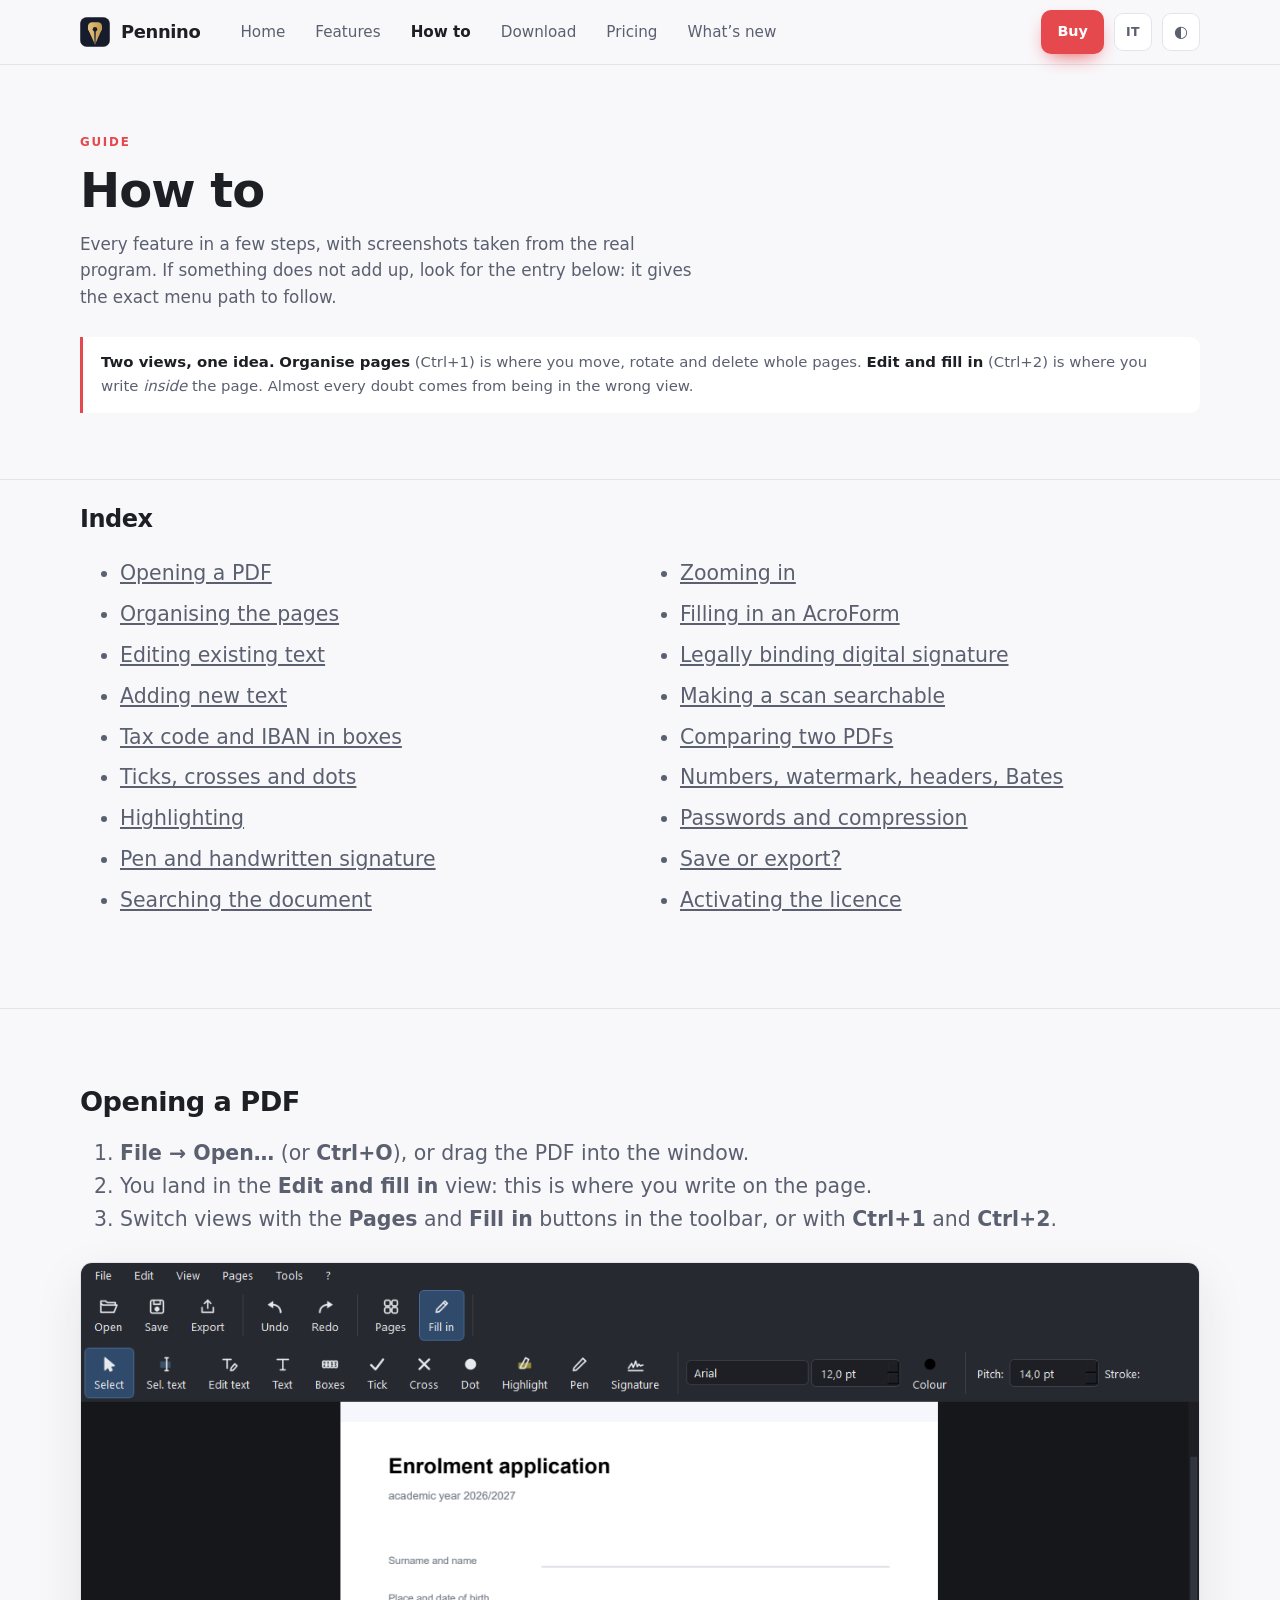
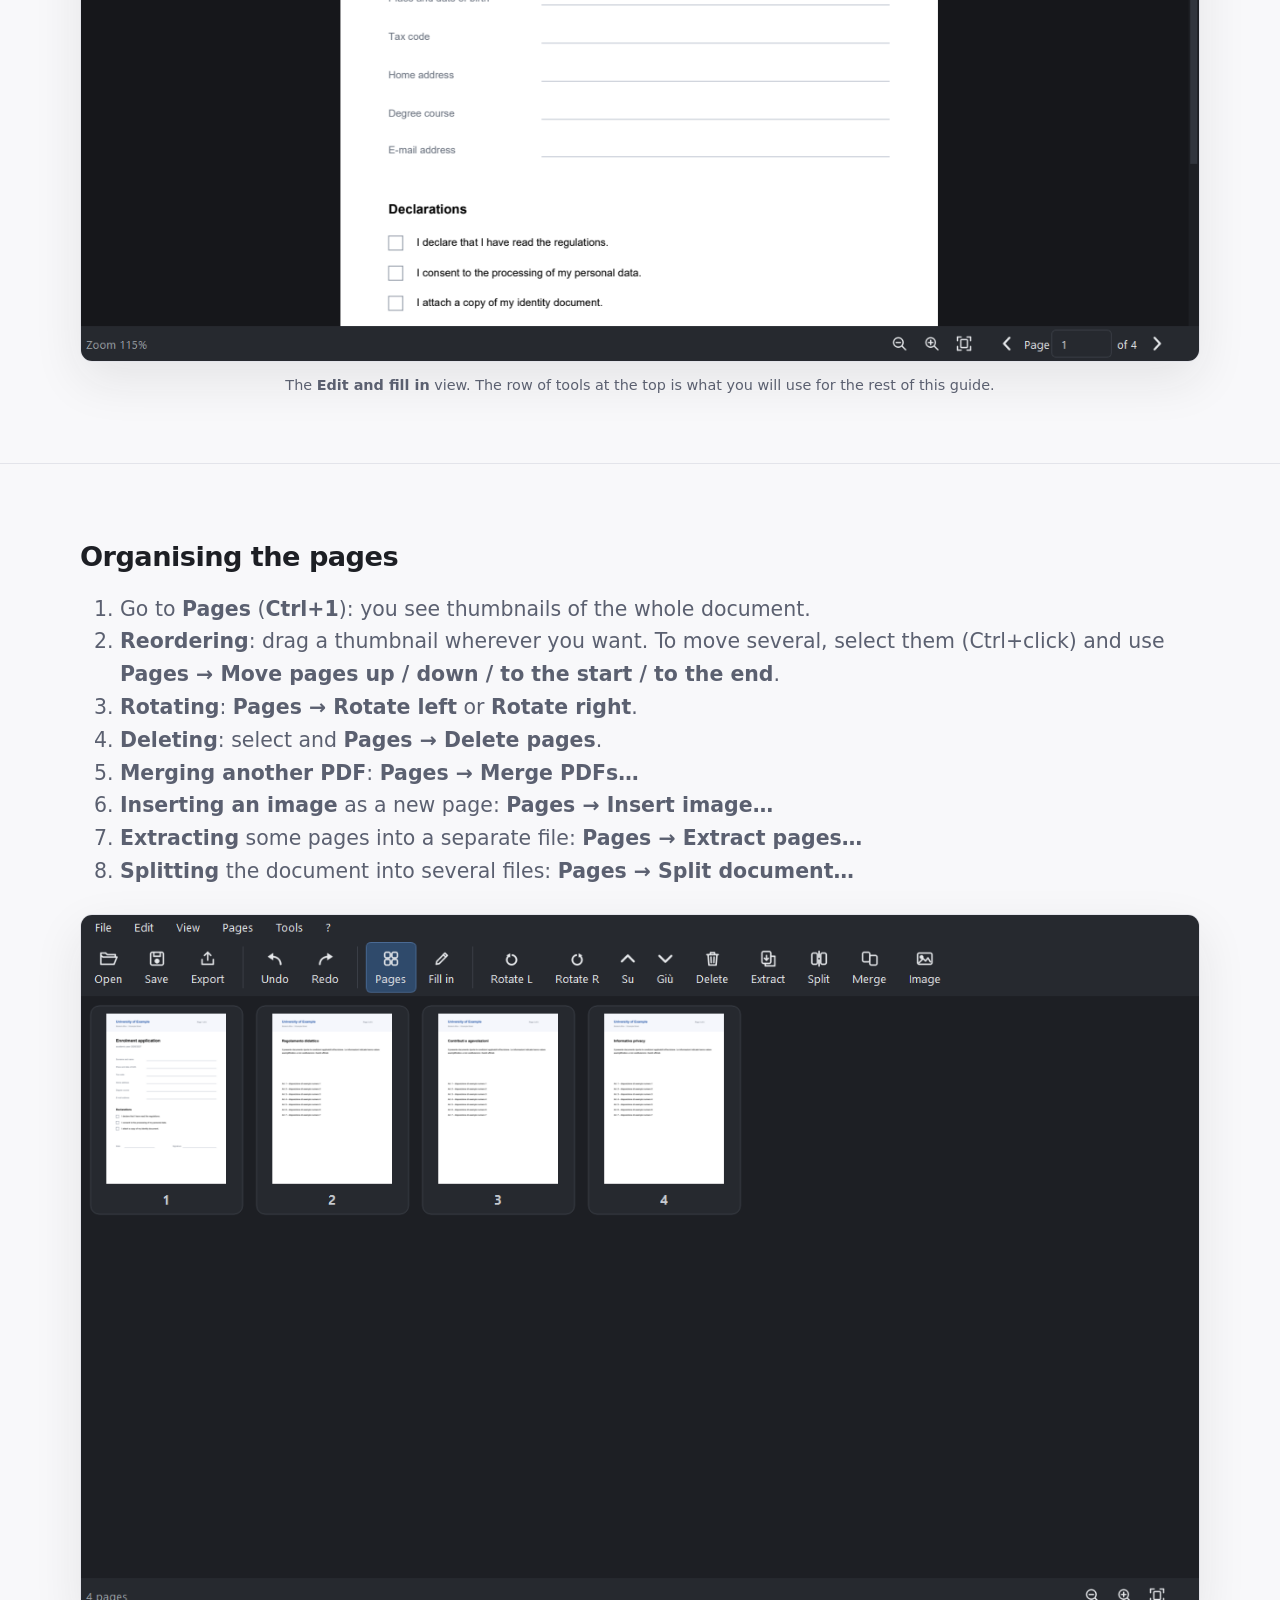
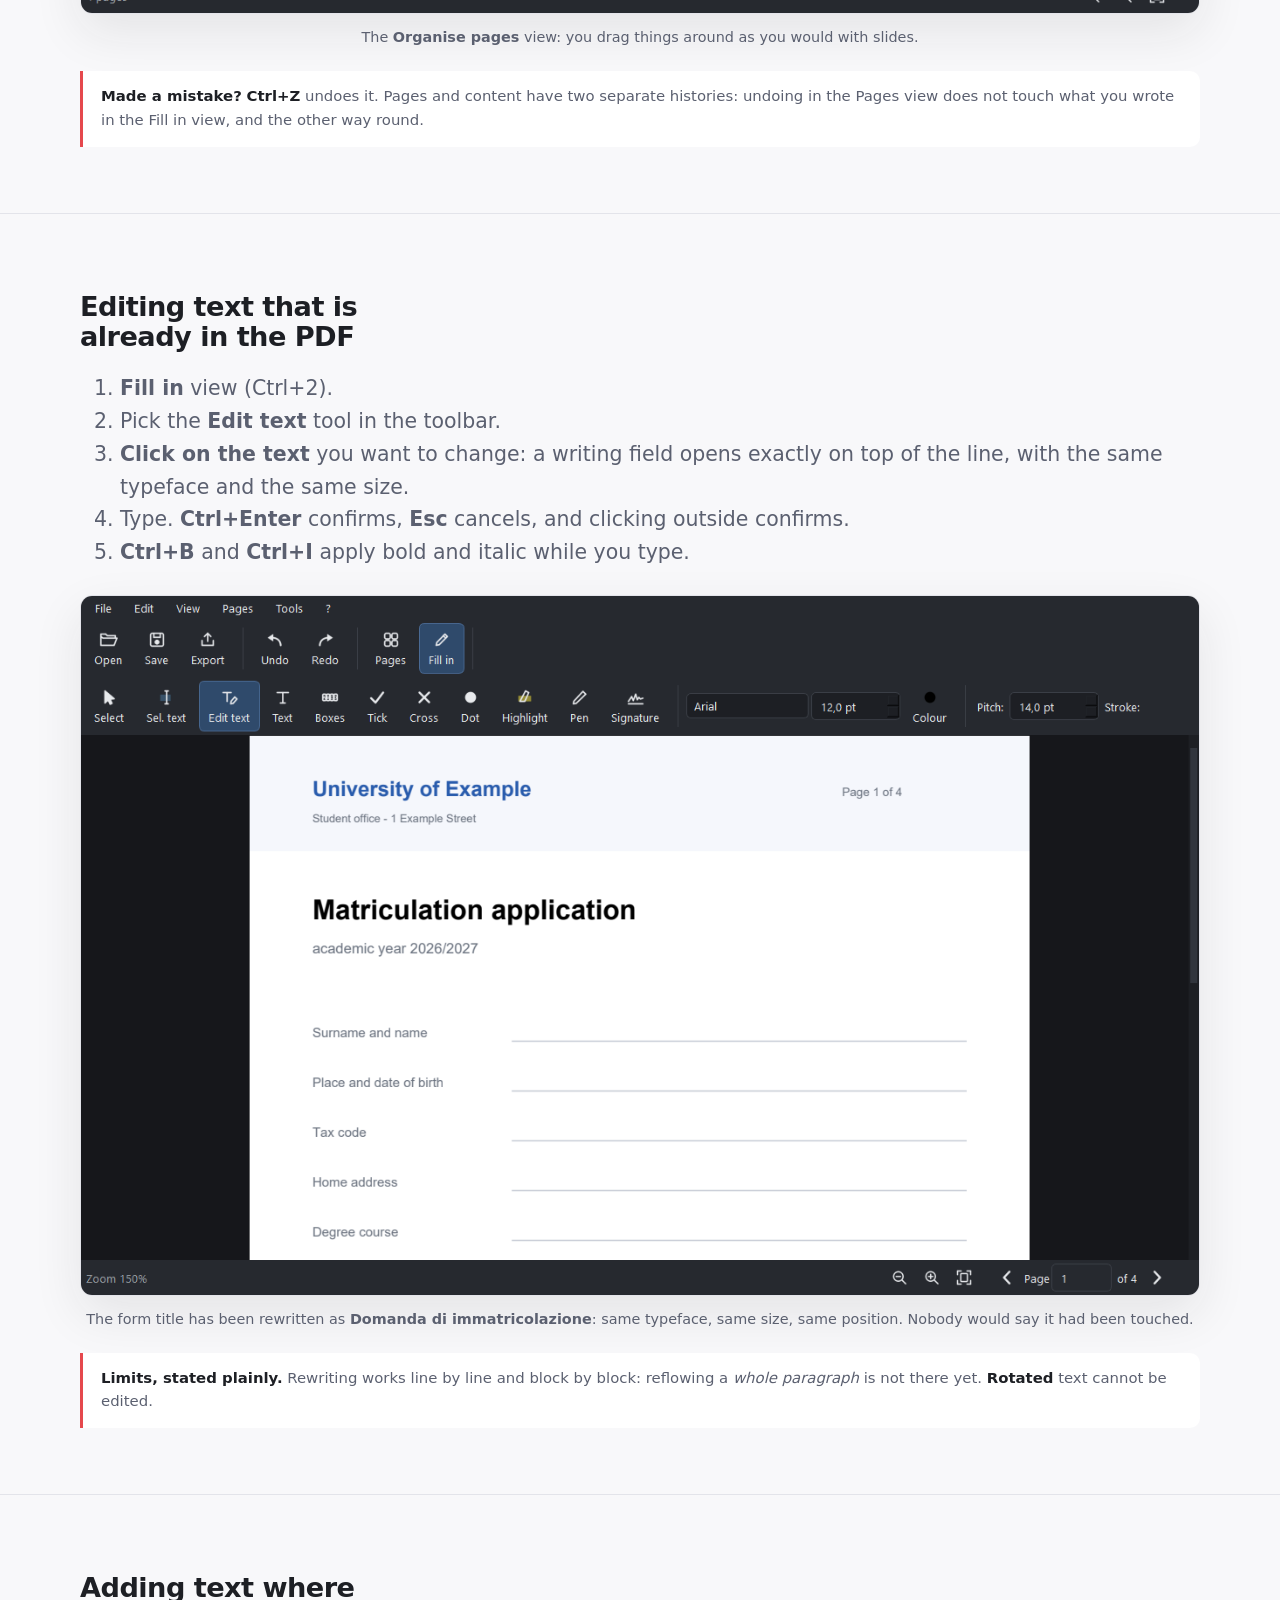
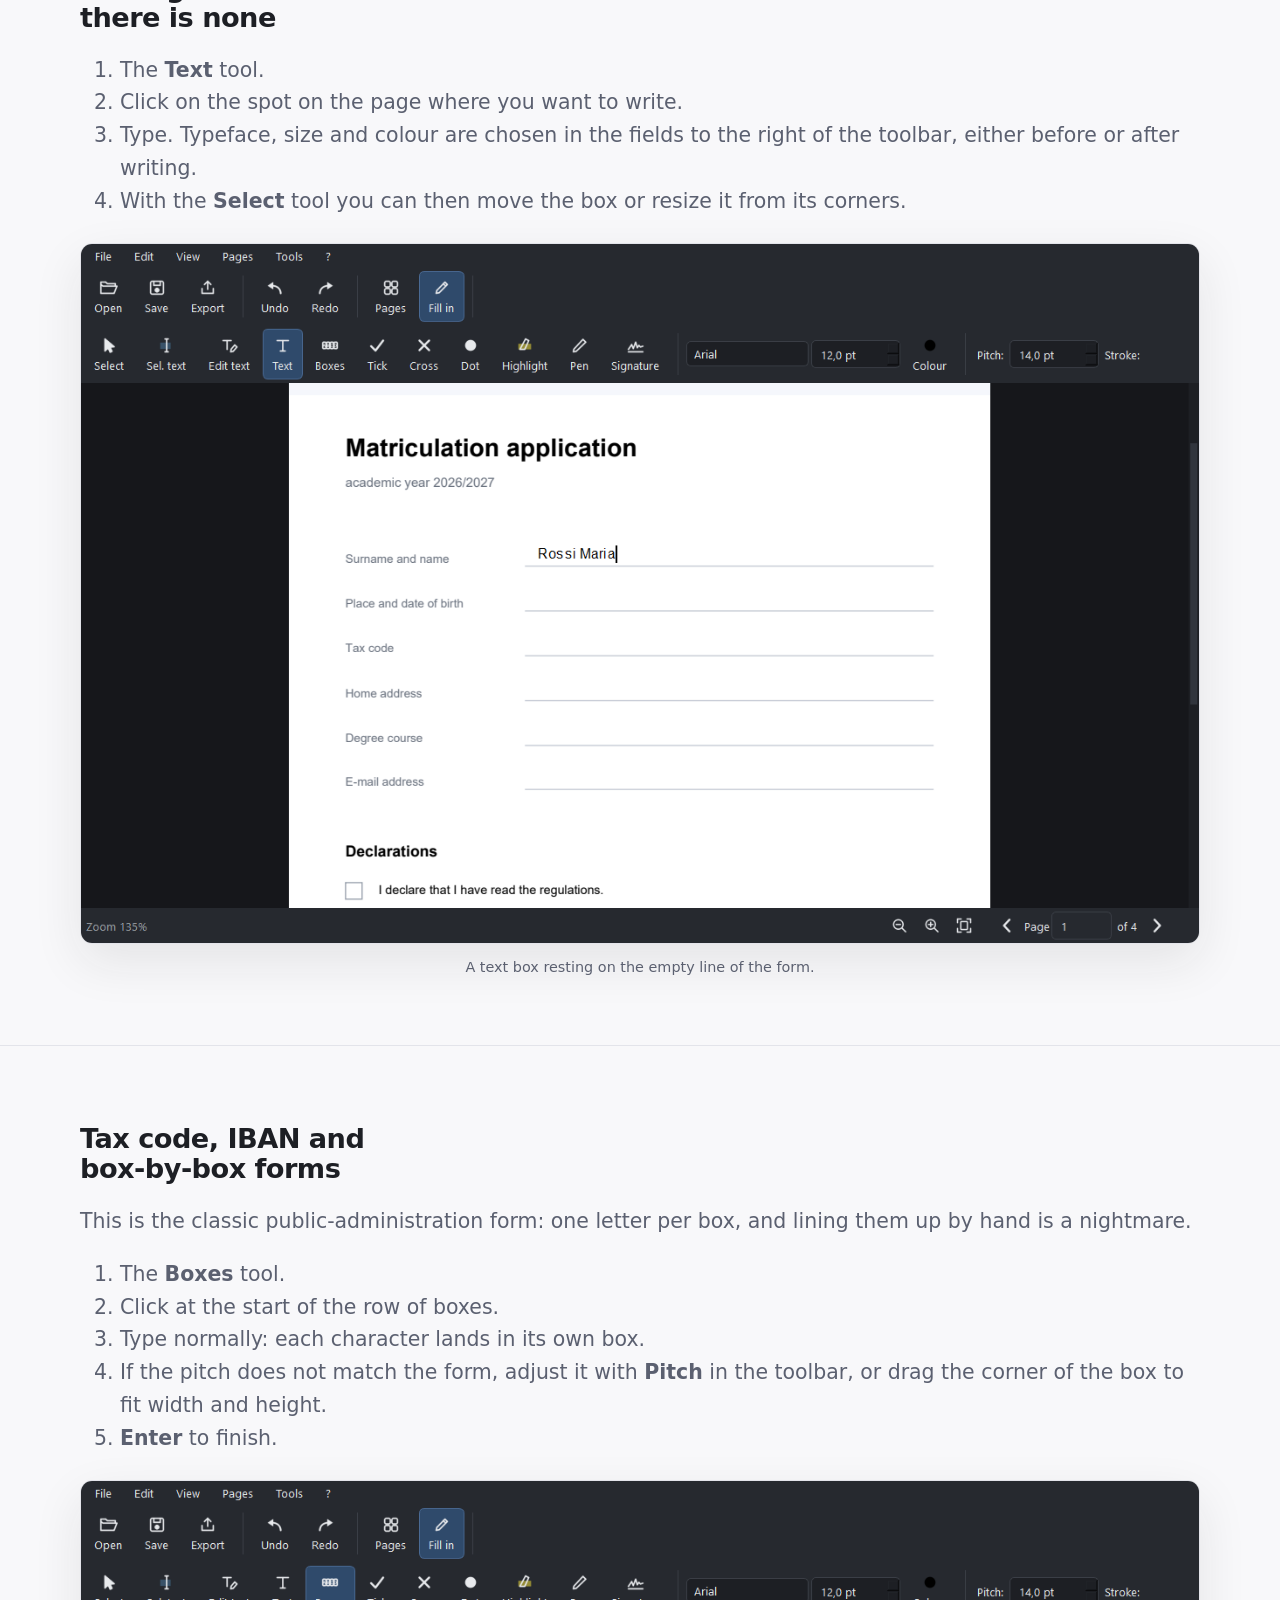
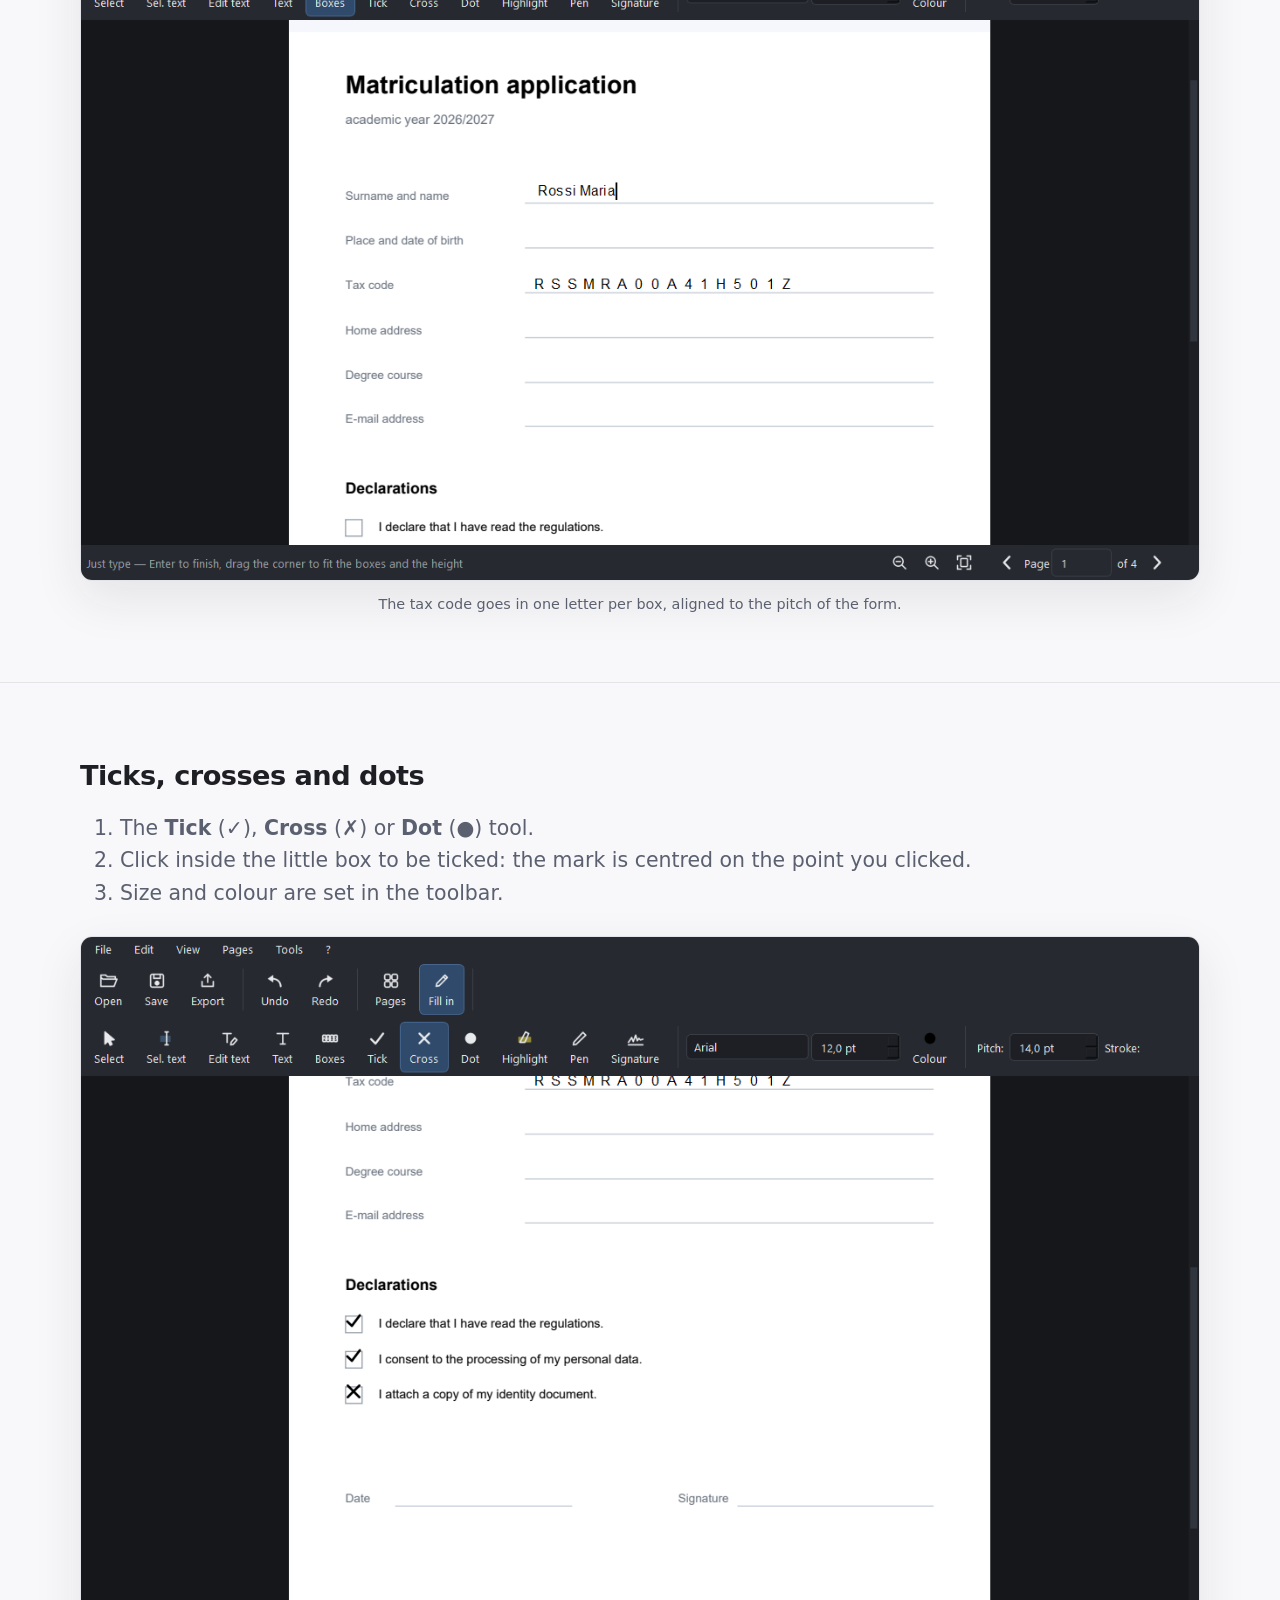
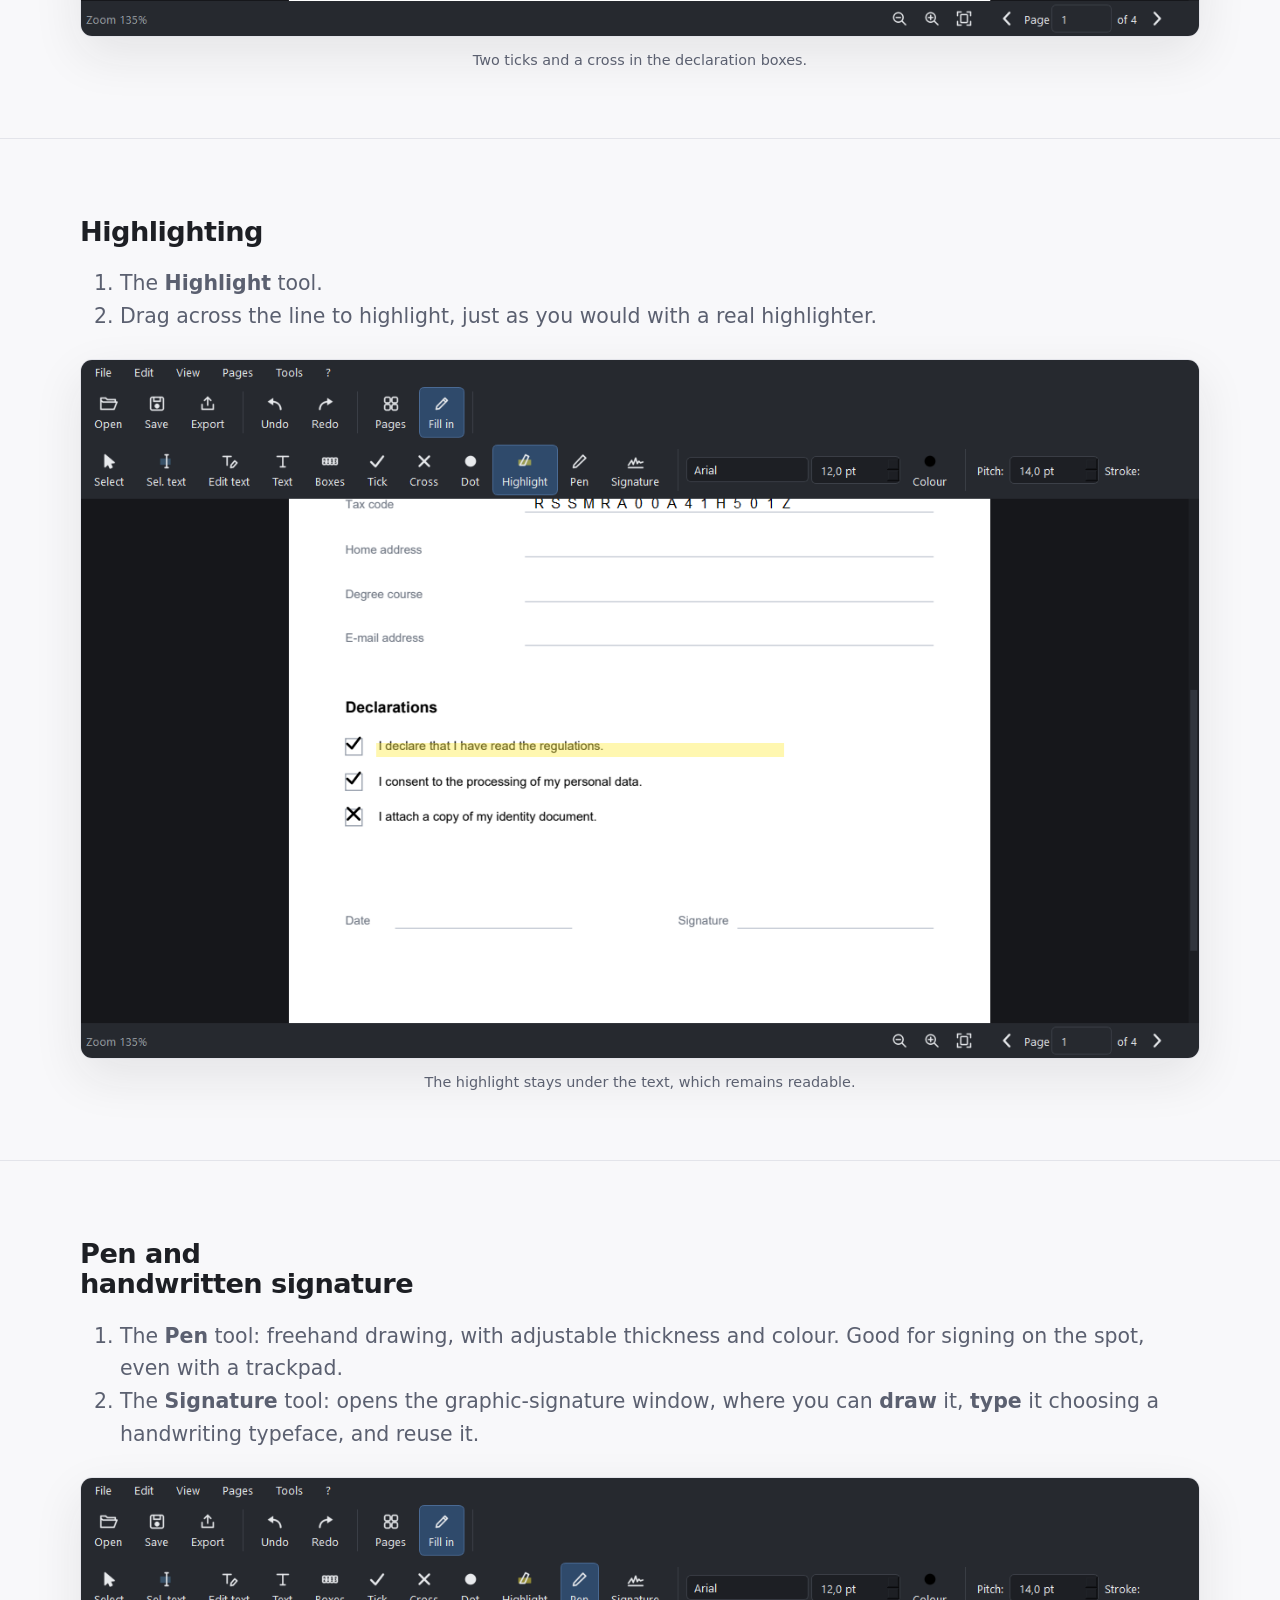
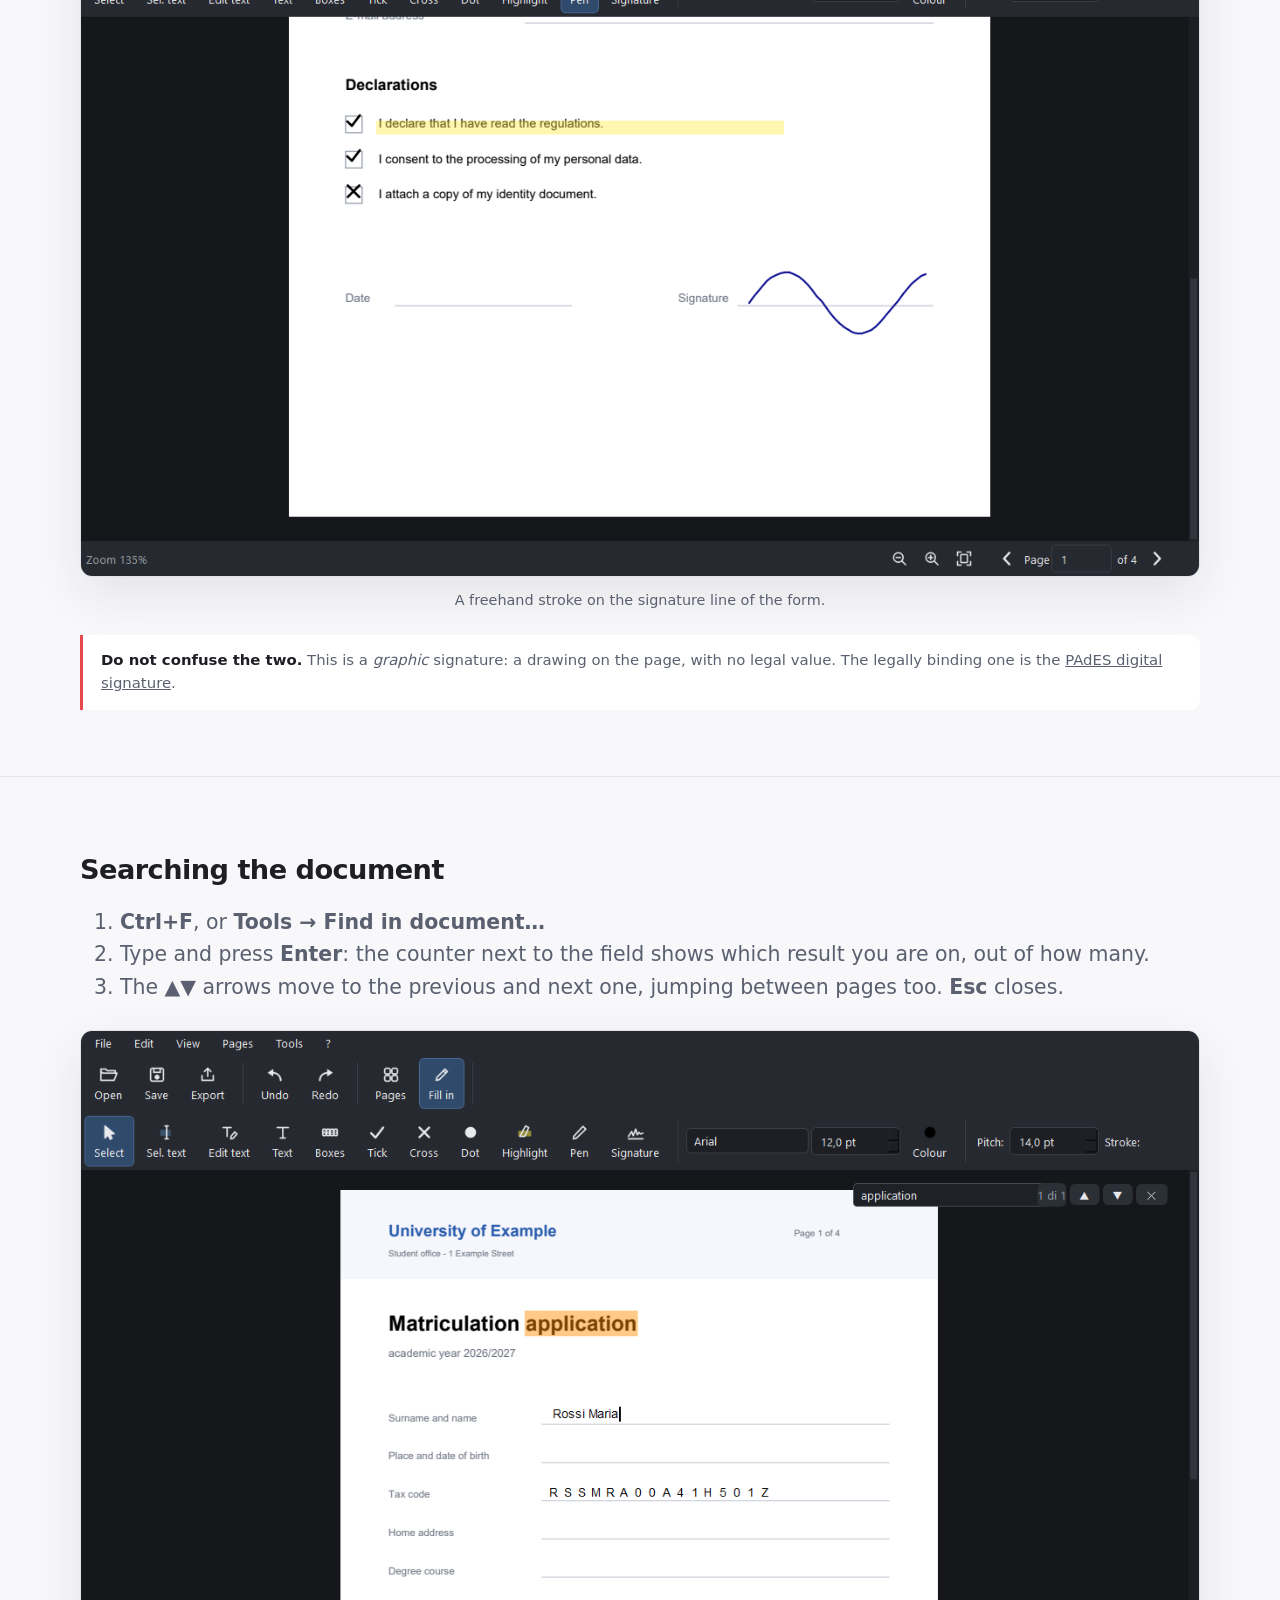
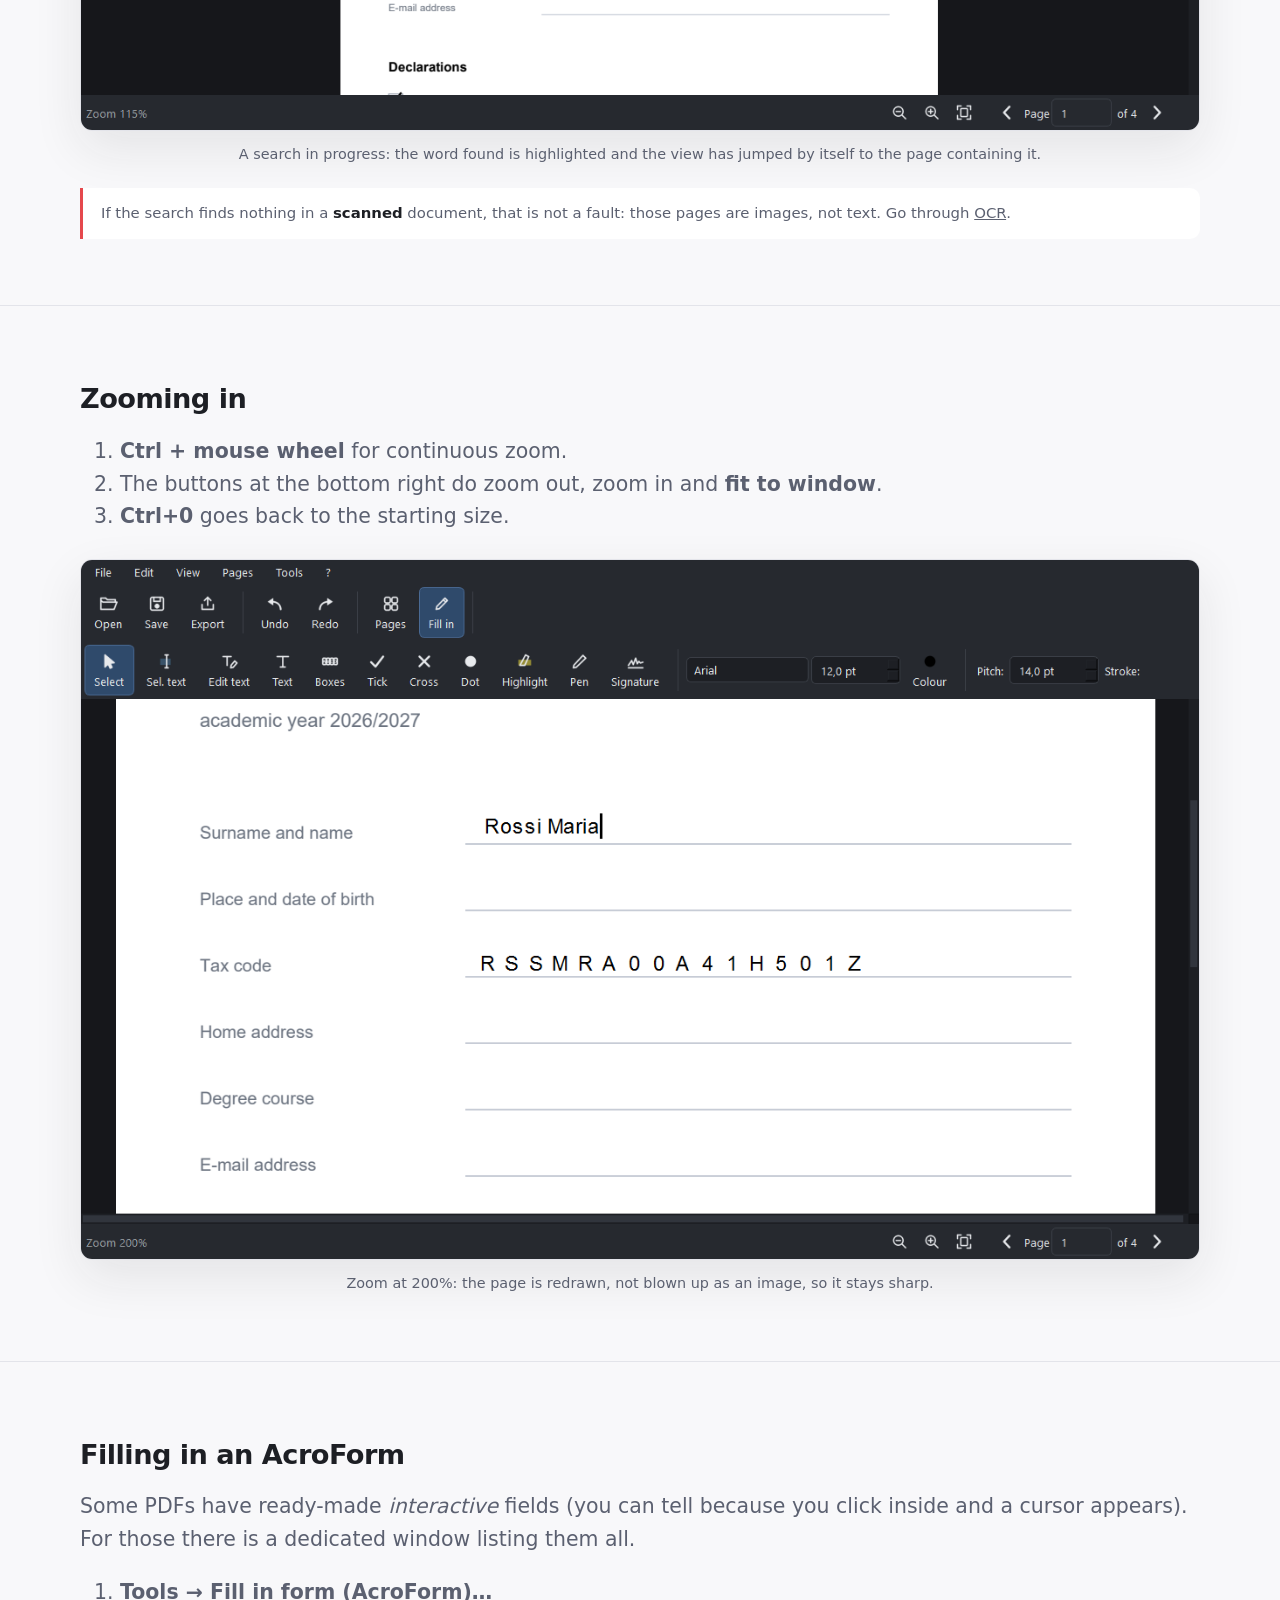
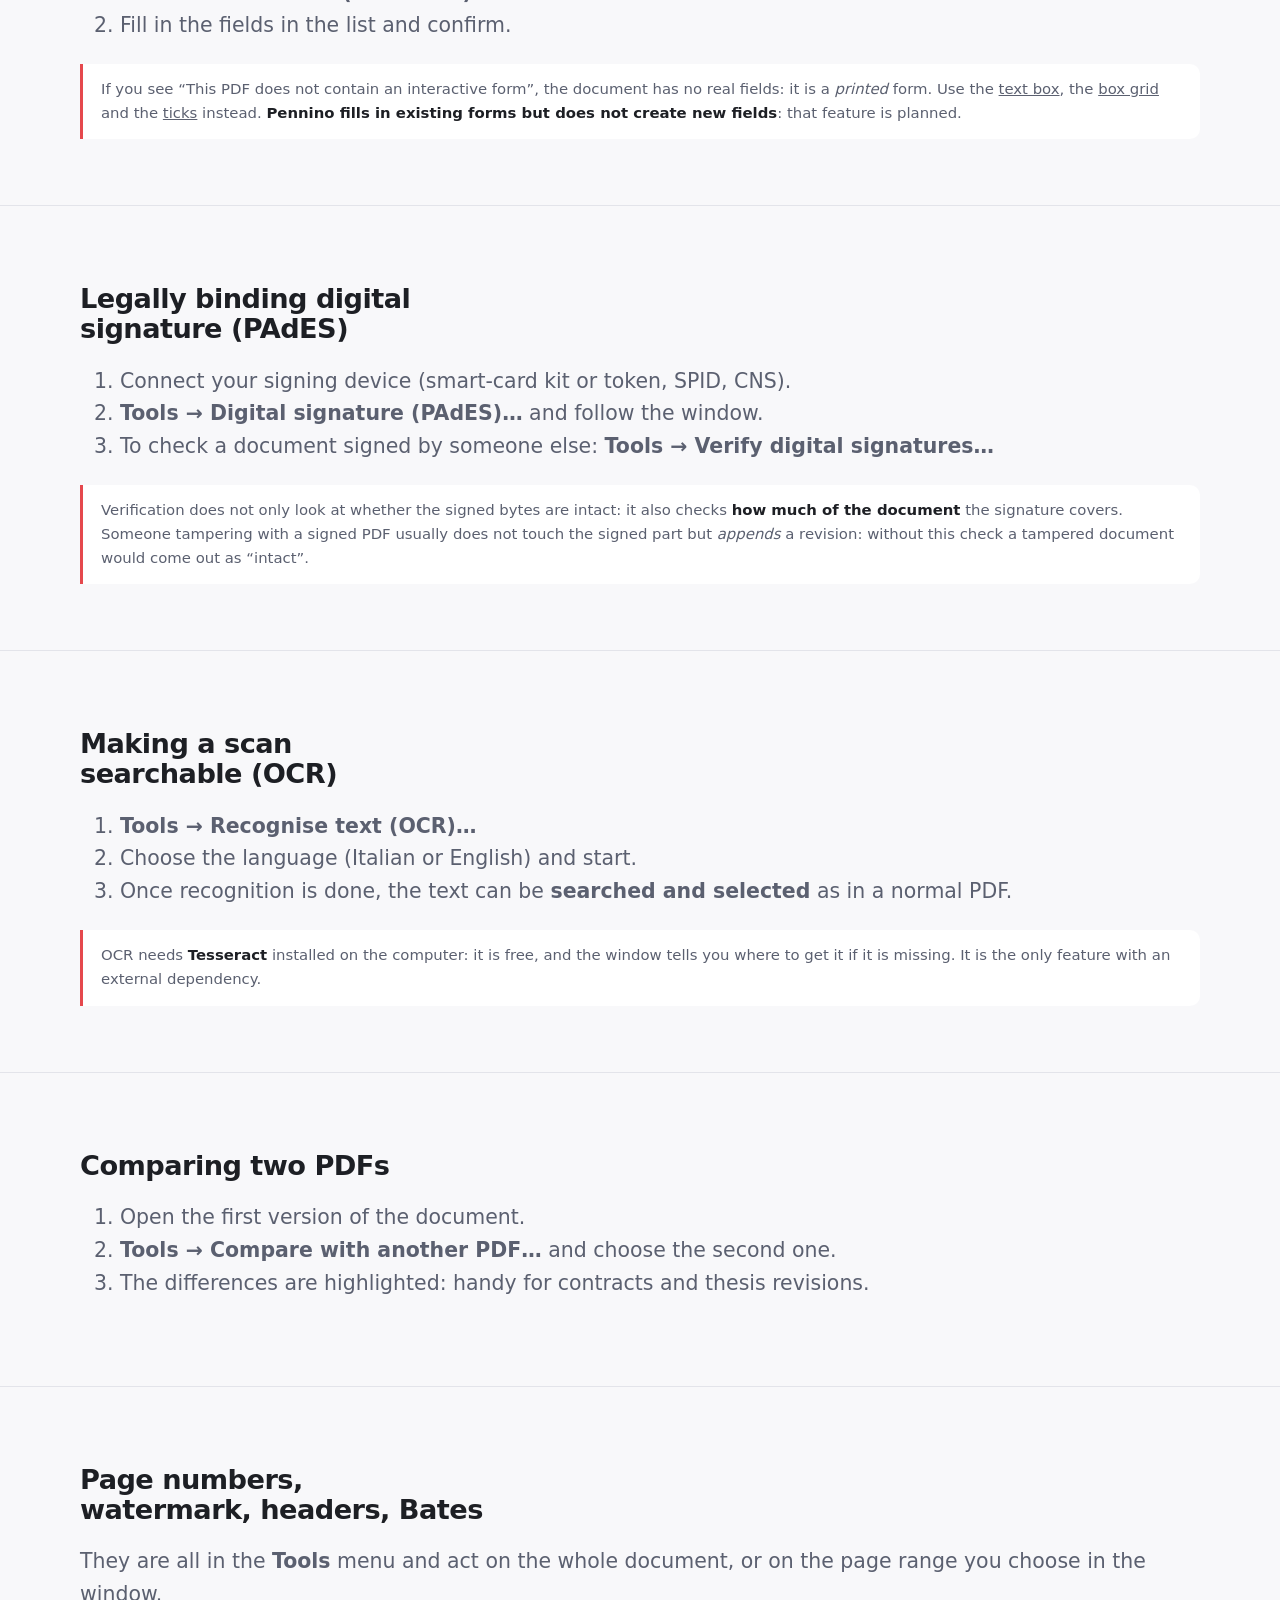
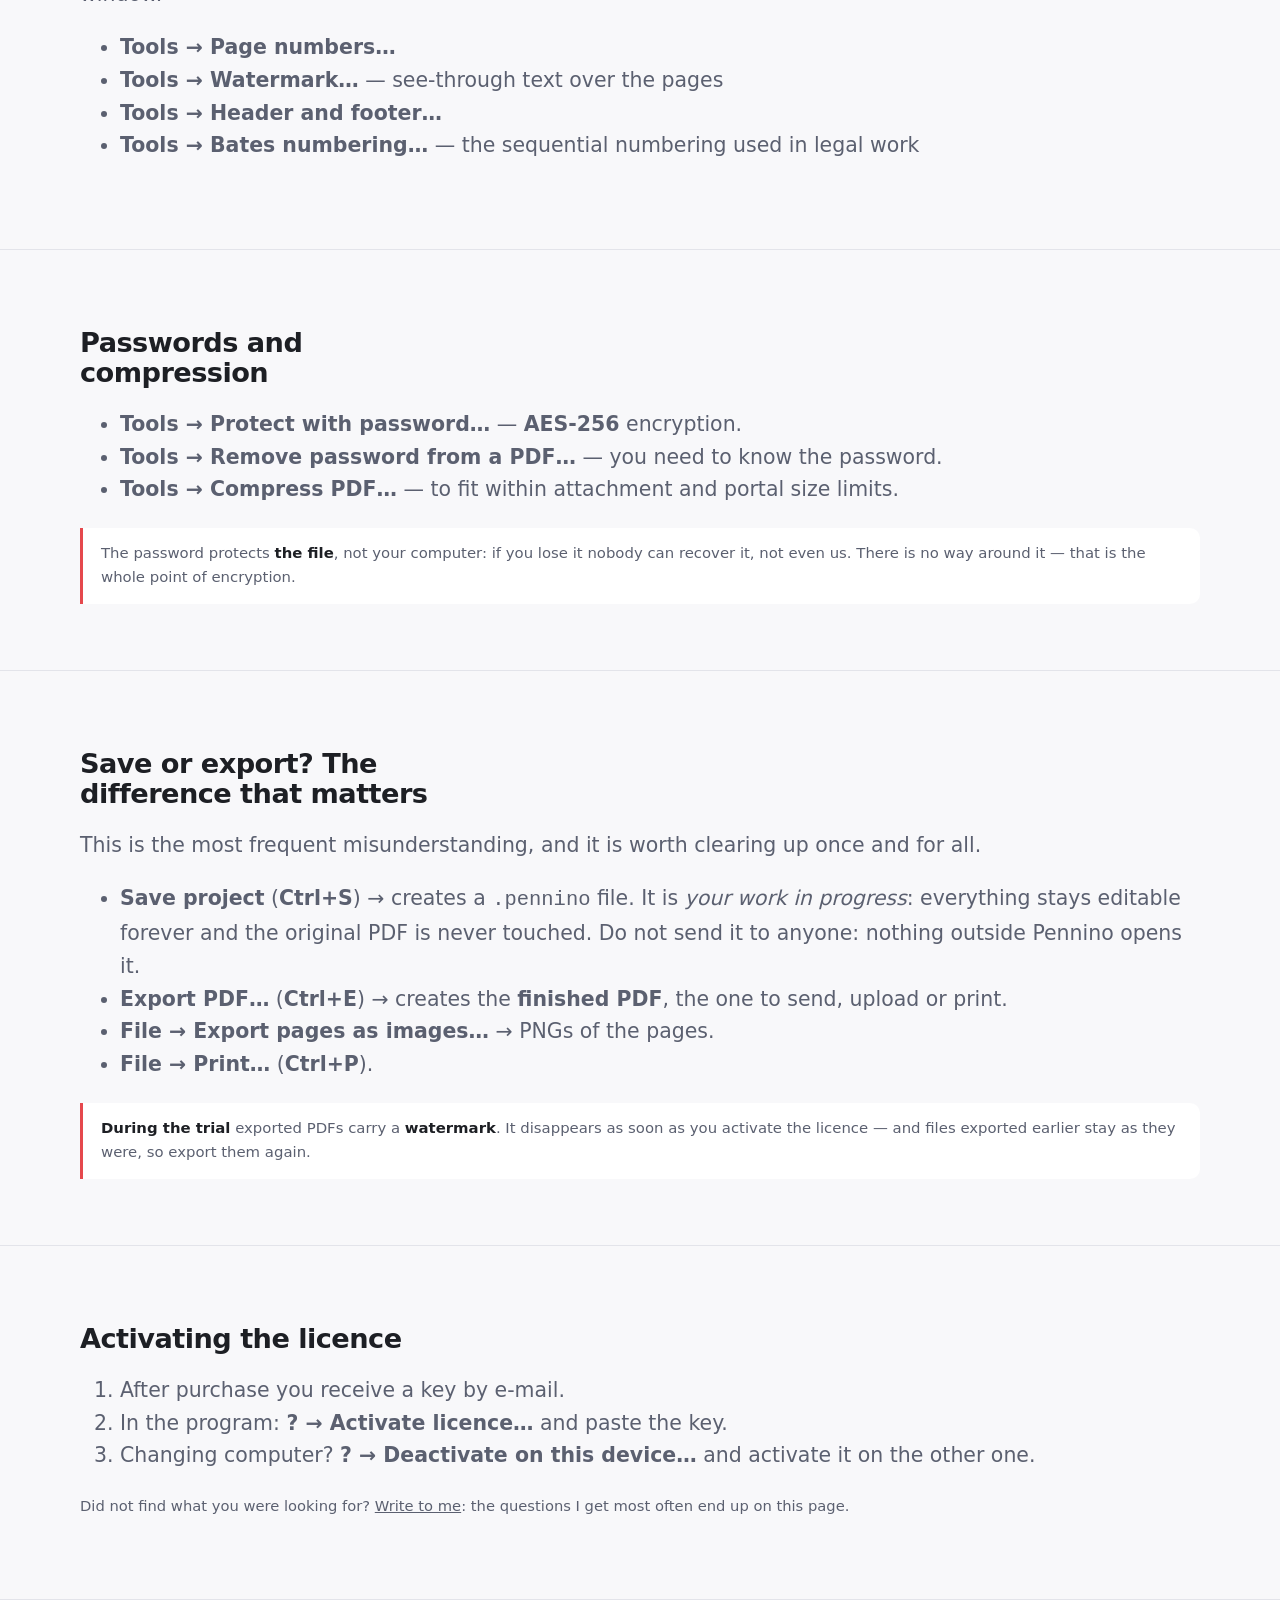
==== commit 2d487ab0: "Aggiorna sito da landing/" ====
--- a/come-si-fa.html
+++ b/come-si-fa.html
@@ -94,7 +94,7 @@
         <li data-en="Switch views with the <b>Pages</b> and <b>Fill in</b> buttons in the toolbar, or with <b>Ctrl+1</b> and <b>Ctrl+2</b>.">Passi all'altra vista con i pulsanti <b>Pagine</b> e <b>Compila</b> della barra, o con <b>Ctrl+1</b> e <b>Ctrl+2</b>.</li>
       </ol>
       <figure class="shot" style="margin-top:26px">
-        <img src="assets/img/howto/02-vista-compila.png" width="1280" height="800" loading="lazy"
+        <img src="assets/img/howto/02-vista-compila.png" data-en-src="assets/img/howto/02-vista-compila-en.png" width="1280" height="800" loading="lazy"
              alt="La vista Modifica e compila con un modulo di iscrizione aperto e la barra degli strumenti in alto.">
         <figcaption data-en="The <b>Edit and fill in</b> view. The row of tools at the top is what you will use for the rest of this guide.">La vista <b>Modifica e compila</b>. La fila di strumenti in alto è quella che userai per tutto il resto della guida.</figcaption>
       </figure>
@@ -116,7 +116,7 @@
         <li data-en="<b>Splitting</b> the document into several files: <b>Pages → Split document…</b>"><b>Dividere</b> il documento in più file: <b>Pagine → Dividi documento…</b></li>
       </ol>
       <figure class="shot" style="margin-top:26px">
-        <img src="assets/img/howto/01-organizza-pagine.png" width="1280" height="800" loading="lazy"
+        <img src="assets/img/howto/01-organizza-pagine.png" data-en-src="assets/img/howto/01-organizza-pagine-en.png" width="1280" height="800" loading="lazy"
              alt="La vista Organizza pagine con le miniature delle quattro pagine del documento.">
         <figcaption data-en="The <b>Organise pages</b> view: you drag things around as you would with slides.">La vista <b>Organizza pagine</b>: si trascina come si farebbe con le diapositive.</figcaption>
       </figure>
@@ -140,7 +140,7 @@
         <li data-en="<b>Ctrl+B</b> and <b>Ctrl+I</b> apply bold and italic while you type."><b>Ctrl+B</b> e <b>Ctrl+I</b> mettono grassetto e corsivo mentre stai scrivendo.</li>
       </ol>
       <figure class="shot" style="margin-top:26px">
-        <img src="assets/img/howto/03-modifica-testo.png" width="1280" height="800" loading="lazy"
+        <img src="assets/img/howto/03-modifica-testo.png" data-en-src="assets/img/howto/03-modifica-testo-en.png" width="1280" height="800" loading="lazy"
              alt="Il titolo del modulo è stato cambiato da Domanda di iscrizione a Domanda di immatricolazione, con lo stesso carattere e lo stesso corpo dell'originale.">
         <figcaption data-en="The form title has been rewritten as <b>Domanda di immatricolazione</b>: same typeface, same size, same position. Nobody would say it had been touched.">Il titolo del modulo è stato riscritto in <b>Domanda di immatricolazione</b>: stesso carattere, stesso corpo, stessa posizione. Nessuno direbbe che è stato toccato.</figcaption>
       </figure>
@@ -163,7 +163,7 @@
         <li data-en="With the <b>Select</b> tool you can then move the box or resize it from its corners.">Con lo strumento <b>Seleziona</b> puoi poi spostare la casella o ridimensionarla dagli angoli.</li>
       </ol>
       <figure class="shot" style="margin-top:26px">
-        <img src="assets/img/howto/04-casella-testo.png" width="1280" height="800" loading="lazy"
+        <img src="assets/img/howto/04-casella-testo.png" data-en-src="assets/img/howto/04-casella-testo-en.png" width="1280" height="800" loading="lazy"
              alt="Una casella di testo con scritto Rossi Maria sulla riga Cognome e nome del modulo.">
         <figcaption data-en="A text box resting on the empty line of the form.">Una casella di testo appoggiata sulla riga vuota del modulo.</figcaption>
       </figure>
@@ -183,7 +183,7 @@
         <li data-en="<b>Enter</b> to finish."><b>Invio</b> per terminare.</li>
       </ol>
       <figure class="shot" style="margin-top:26px">
-        <img src="assets/img/howto/05-caselle-griglia.png" width="1280" height="800" loading="lazy"
+        <img src="assets/img/howto/05-caselle-griglia.png" data-en-src="assets/img/howto/05-caselle-griglia-en.png" width="1280" height="800" loading="lazy"
              alt="Un codice fiscale scritto nelle caselle a griglia sulla riga Codice fiscale del modulo.">
         <figcaption data-en="The tax code goes in one letter per box, aligned to the pitch of the form.">Il codice fiscale entra una lettera per casella, allineato al passo del modulo.</figcaption>
       </figure>
@@ -200,7 +200,7 @@
         <li data-en="Size and colour are set in the toolbar.">La dimensione e il colore si regolano nella barra.</li>
       </ol>
       <figure class="shot" style="margin-top:26px">
-        <img src="assets/img/howto/06-spunte.png" width="1280" height="800" loading="lazy"
+        <img src="assets/img/howto/06-spunte.png" data-en-src="assets/img/howto/06-spunte-en.png" width="1280" height="800" loading="lazy"
              alt="Due spunte e una croce inserite nelle caselline delle dichiarazioni del modulo.">
         <figcaption data-en="Two ticks and a cross in the declaration boxes.">Due spunte e una croce nelle caselline delle dichiarazioni.</figcaption>
       </figure>
@@ -216,7 +216,7 @@
         <li data-en="Drag across the line to highlight, just as you would with a real highlighter.">Trascina sopra la riga da evidenziare, come faresti con un evidenziatore vero.</li>
       </ol>
       <figure class="shot" style="margin-top:26px">
-        <img src="assets/img/howto/07-evidenzia.png" width="1280" height="800" loading="lazy"
+        <img src="assets/img/howto/07-evidenzia.png" data-en-src="assets/img/howto/07-evidenzia-en.png" width="1280" height="800" loading="lazy"
              alt="Una riga del modulo evidenziata in giallo.">
         <figcaption data-en="The highlight stays under the text, which remains readable.">L'evidenziazione resta sotto al testo, che rimane leggibile.</figcaption>
       </figure>
@@ -232,7 +232,7 @@
         <li data-en="The <b>Signature</b> tool: opens the graphic-signature window, where you can <b>draw</b> it, <b>type</b> it choosing a handwriting typeface, and reuse it.">Strumento <b>Firma</b>: apre la finestra della firma grafica, dove puoi <b>disegnarla</b>, <b>scriverla a tastiera</b> scegliendo un carattere corsivo, e riusarla.</li>
       </ol>
       <figure class="shot" style="margin-top:26px">
-        <img src="assets/img/howto/08-penna-firma-grafica.png" width="1280" height="800" loading="lazy"
+        <img src="assets/img/howto/08-penna-firma-grafica.png" data-en-src="assets/img/howto/08-penna-firma-grafica-en.png" width="1280" height="800" loading="lazy"
              alt="Un tratto a mano libera disegnato sulla riga della firma del modulo.">
         <figcaption data-en="A freehand stroke on the signature line of the form.">Un tratto a mano libera sulla riga della firma.</figcaption>
       </figure>
@@ -254,7 +254,7 @@
         <li data-en="The ▲▼ arrows move to the previous and next one, jumping between pages too. <b>Esc</b> closes.">Le frecce ▲▼ passano al precedente e al successivo, saltando anche da una pagina all'altra. <b>Esc</b> chiude.</li>
       </ol>
       <figure class="shot" style="margin-top:26px">
-        <img src="assets/img/howto/09-cerca-testo.png" width="1280" height="800" loading="lazy"
+        <img src="assets/img/howto/09-cerca-testo.png" data-en-src="assets/img/howto/09-cerca-testo-en.png" width="1280" height="800" loading="lazy"
              alt="La barra di ricerca aperta in alto a destra con una parola trovata ed evidenziata nel testo della pagina.">
         <figcaption data-en="A search in progress: the word found is highlighted and the view has jumped by itself to the page containing it.">Ricerca in corso: la parola trovata è evidenziata e la vista è saltata da sola alla pagina che la contiene.</figcaption>
       </figure>
@@ -275,7 +275,7 @@
         <li data-en="<b>Ctrl+0</b> goes back to the starting size."><b>Ctrl+0</b> torna alla dimensione di partenza.</li>
       </ol>
       <figure class="shot" style="margin-top:26px">
-        <img src="assets/img/howto/10-zoom.png" width="1280" height="800" loading="lazy"
+        <img src="assets/img/howto/10-zoom.png" data-en-src="assets/img/howto/10-zoom-en.png" width="1280" height="800" loading="lazy"
              alt="Il documento ingrandito al 200 per cento, con il testo nitido.">
         <figcaption data-en="Zoom at 200%: the page is redrawn, not blown up as an image, so it stays sharp.">Zoom al 200%: la pagina viene ridisegnata, non ingrandita come immagine, quindi resta nitida.</figcaption>
       </figure>
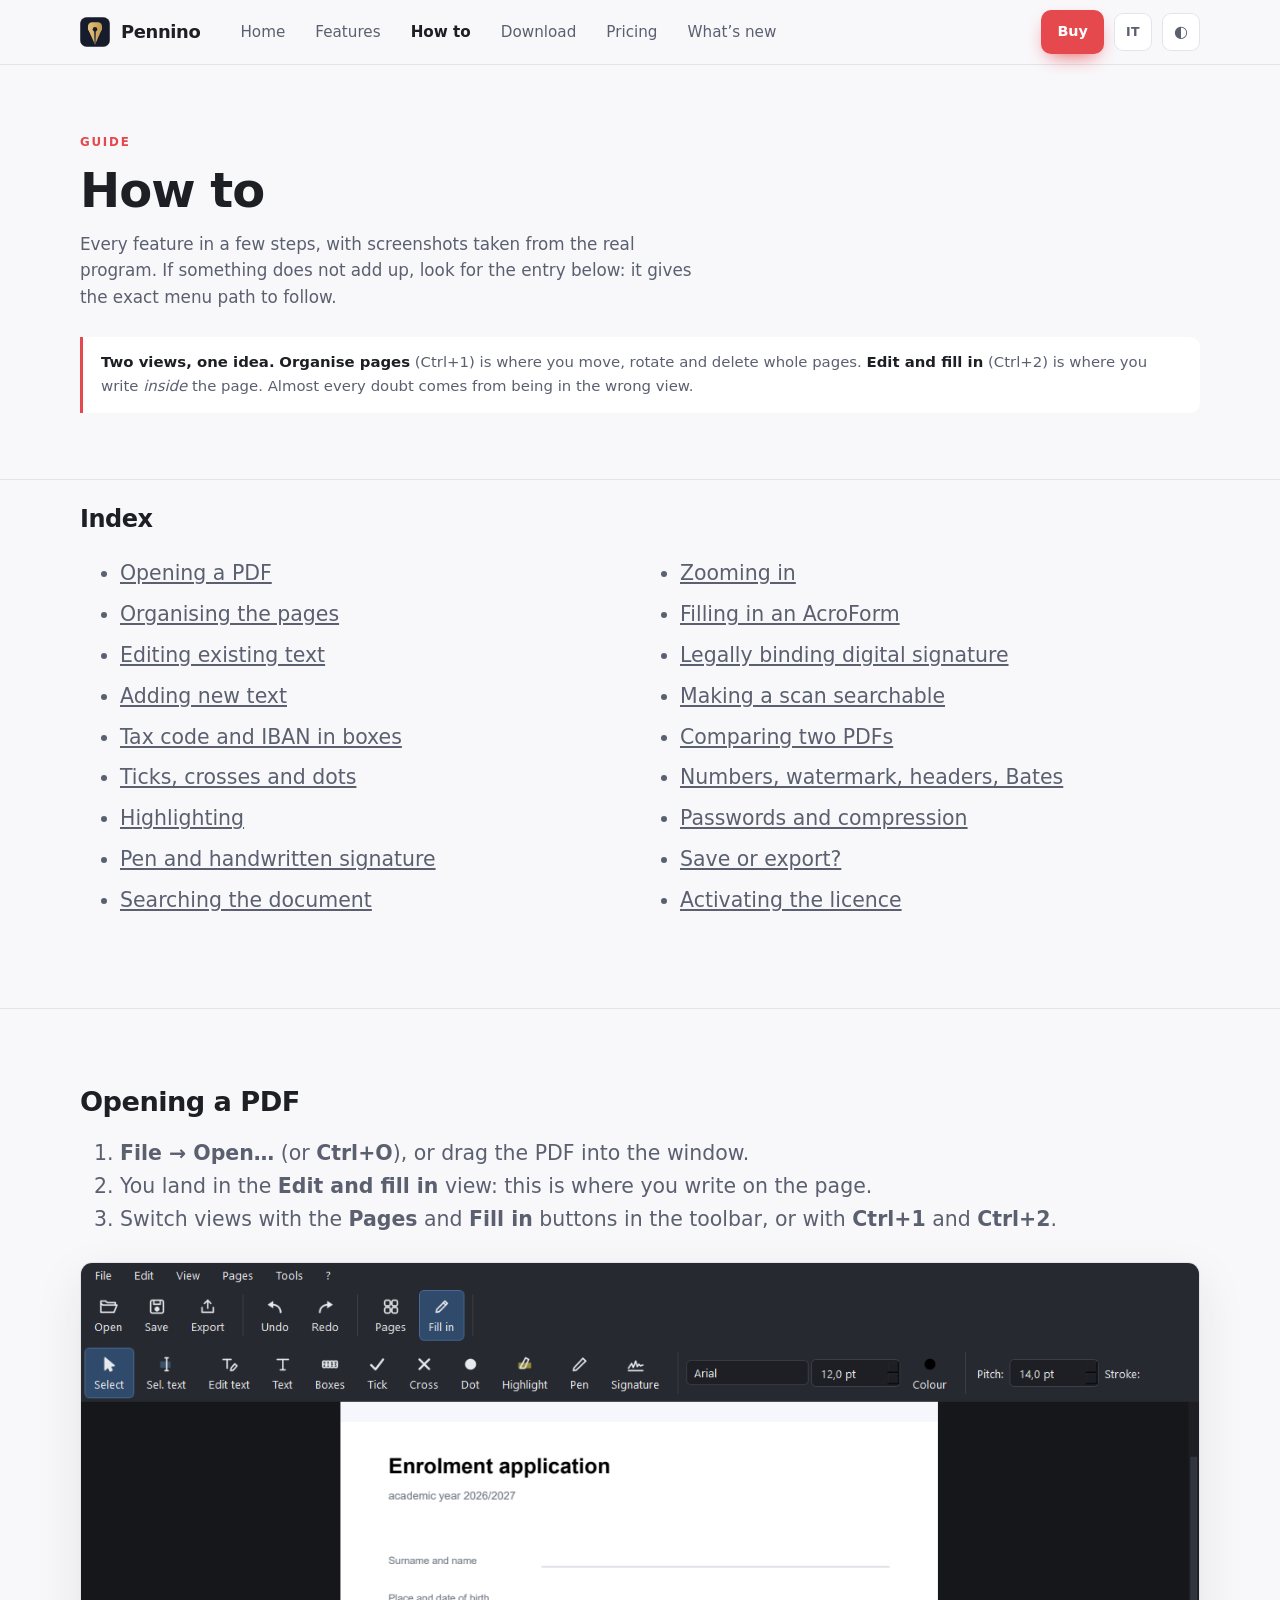
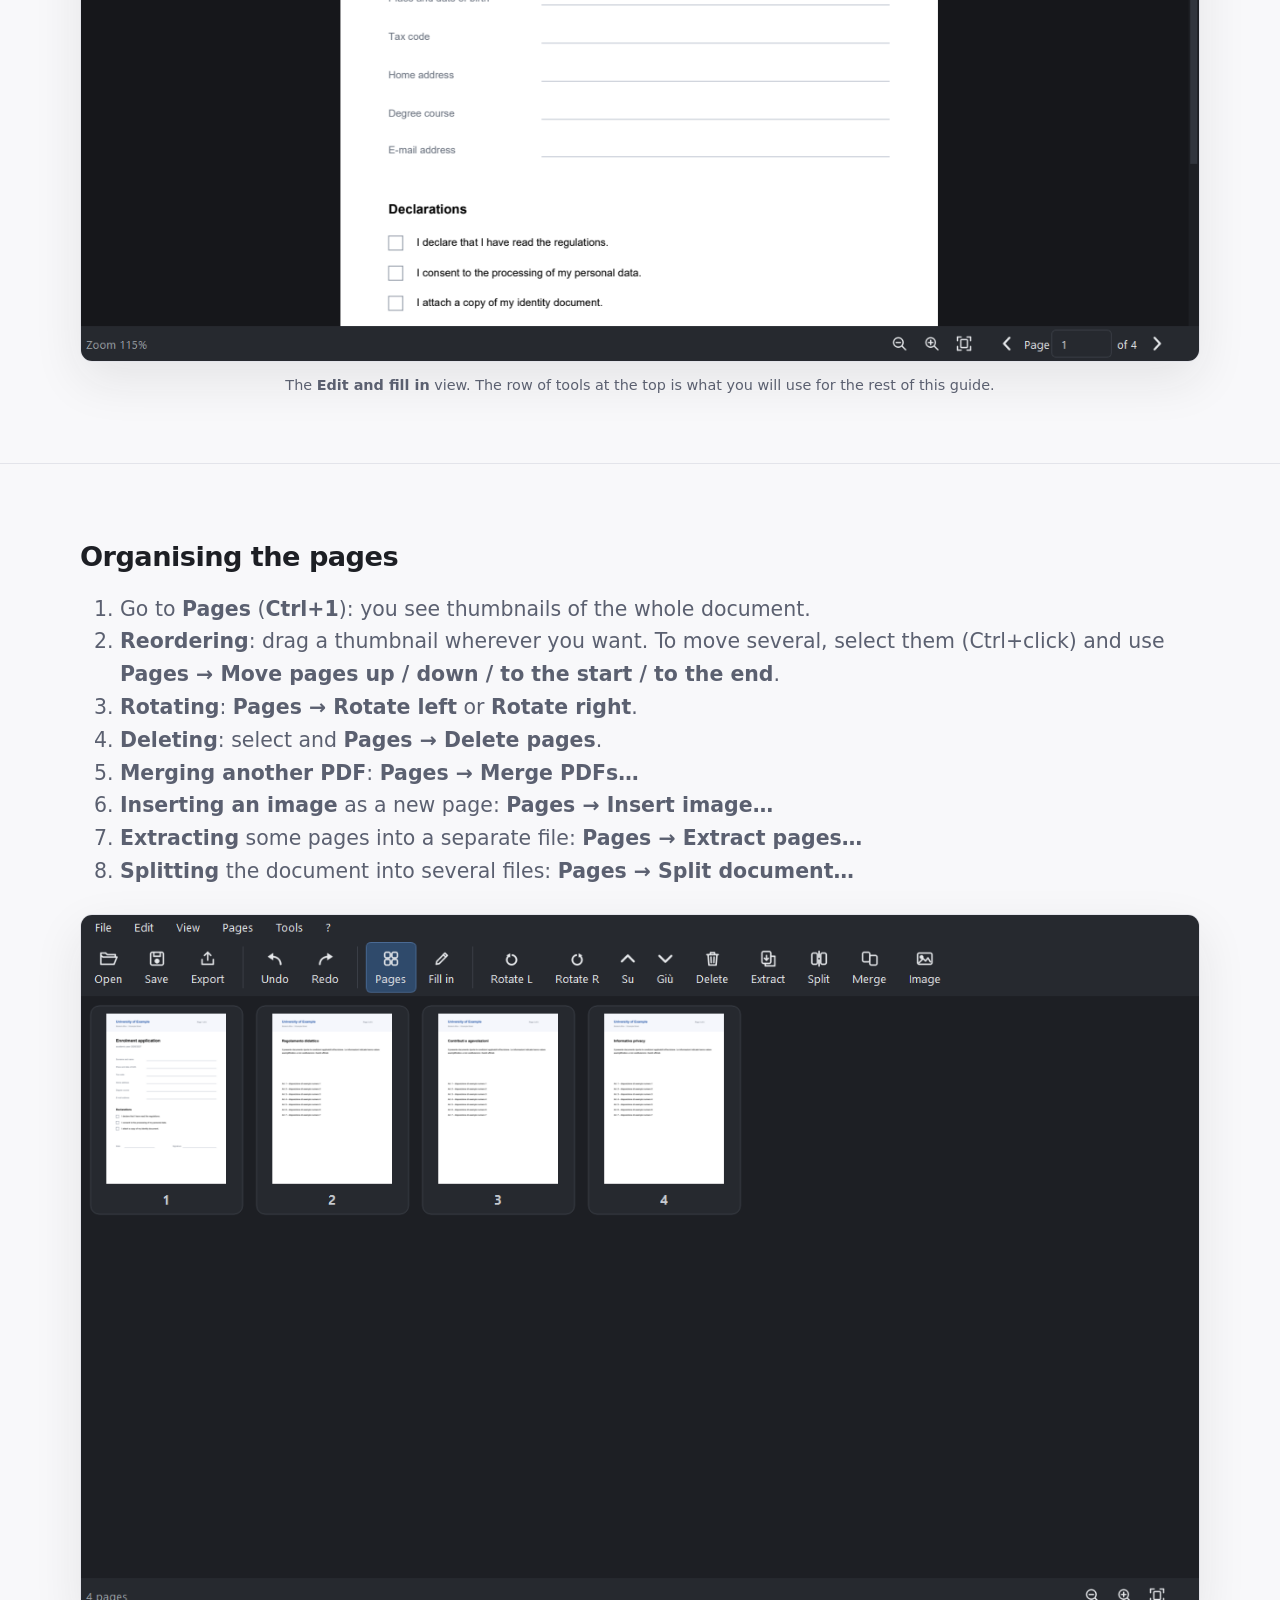
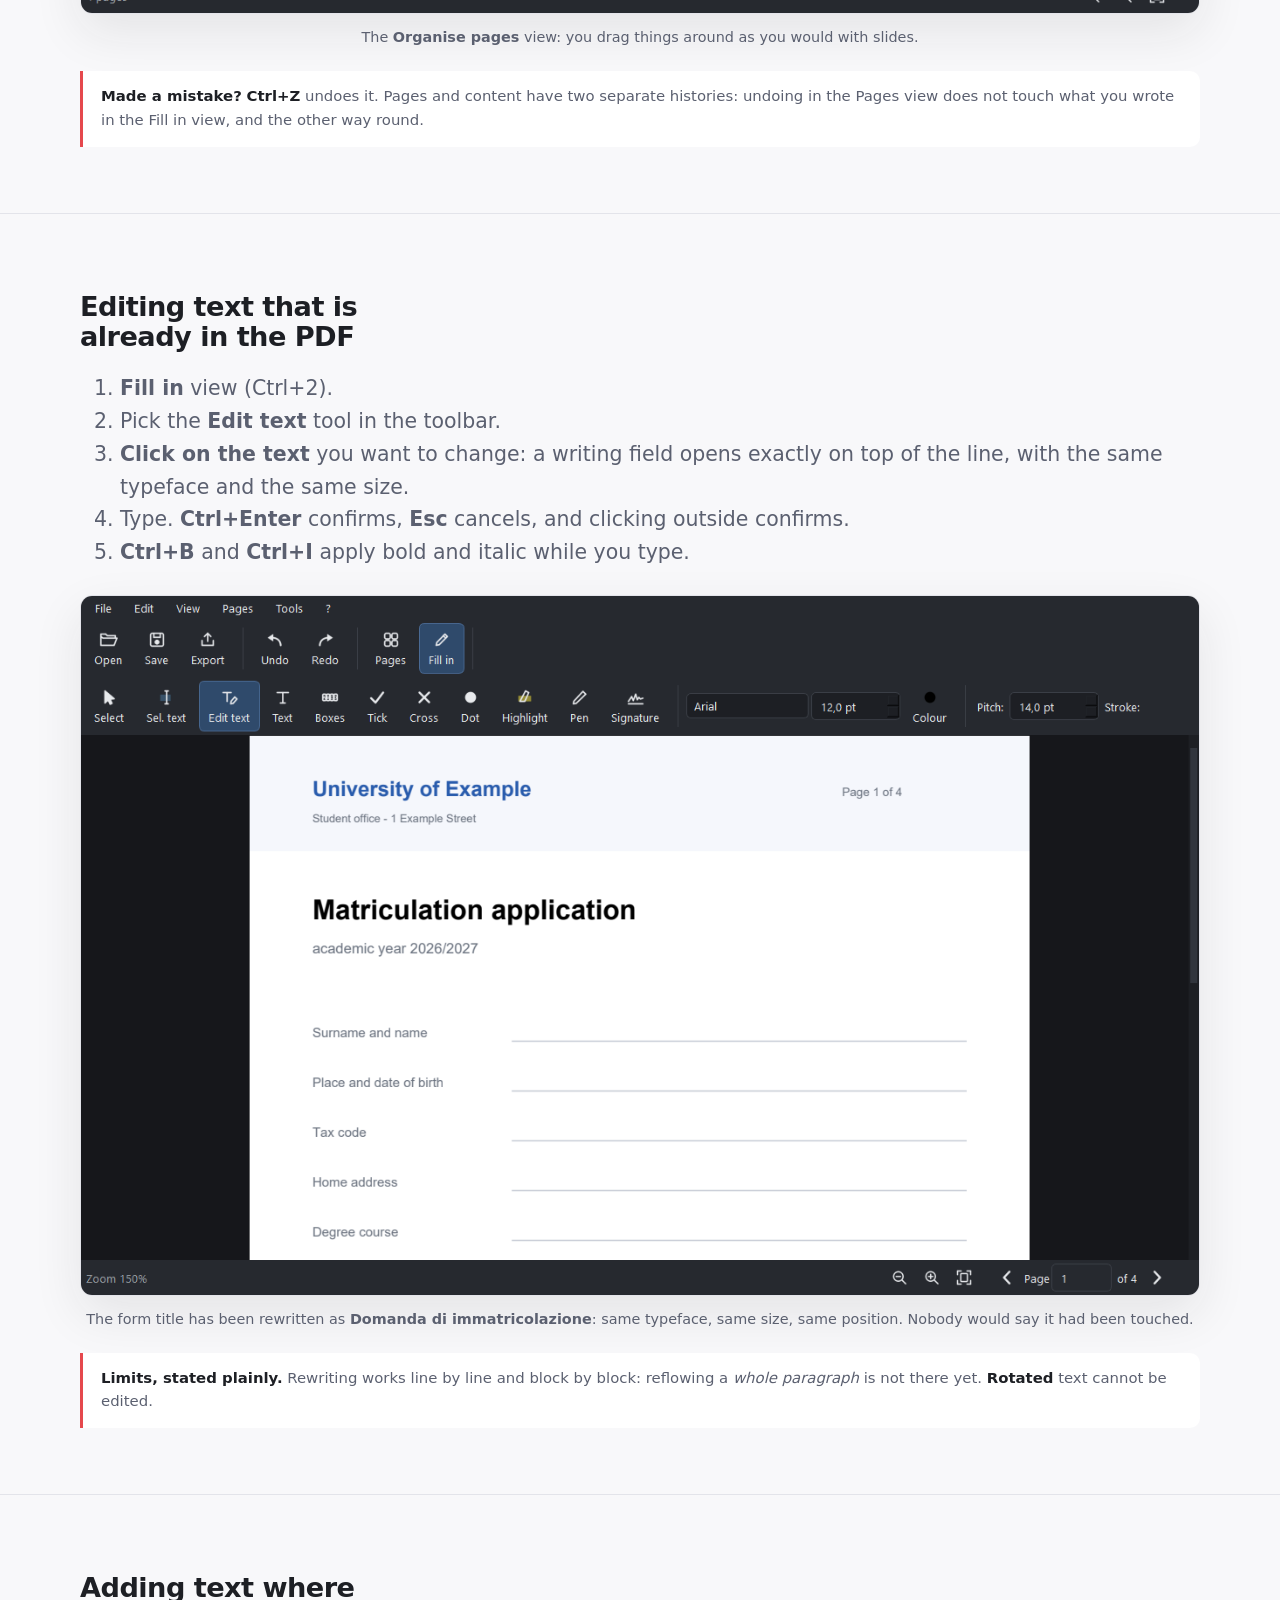
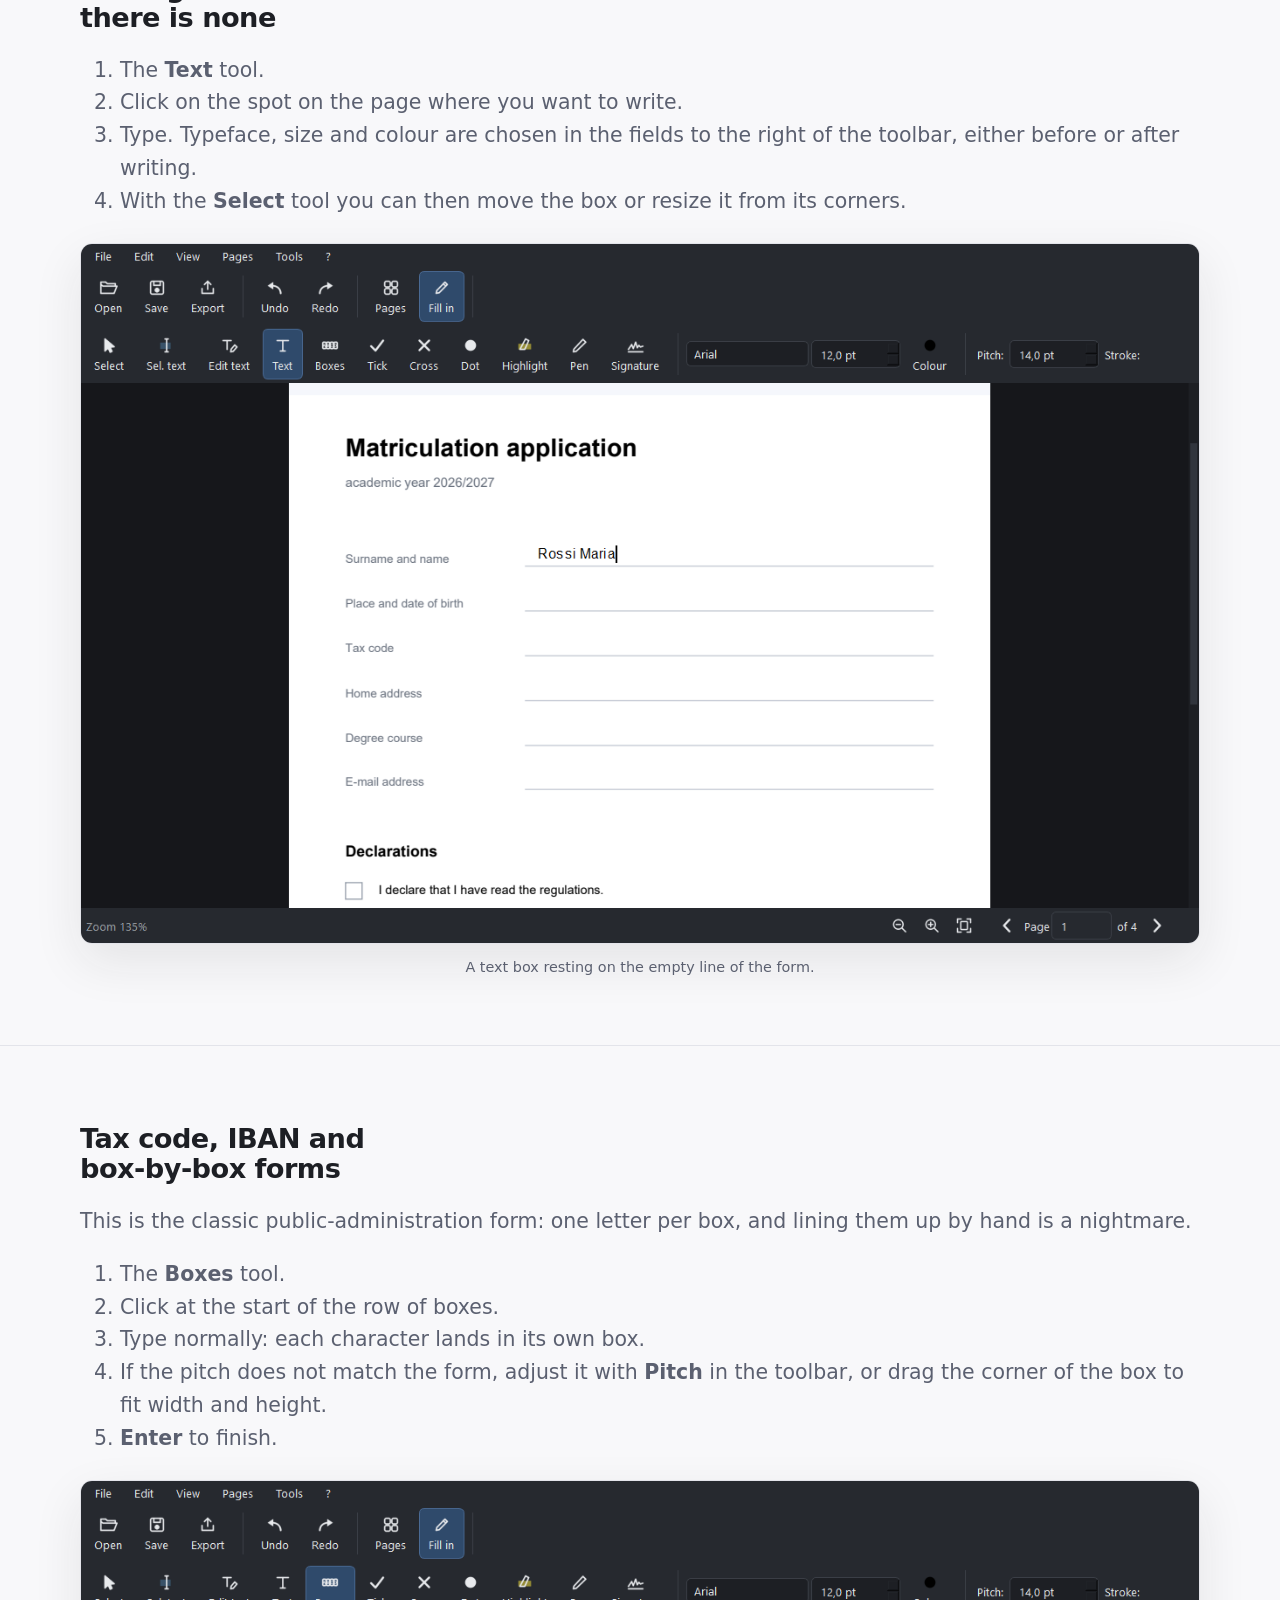
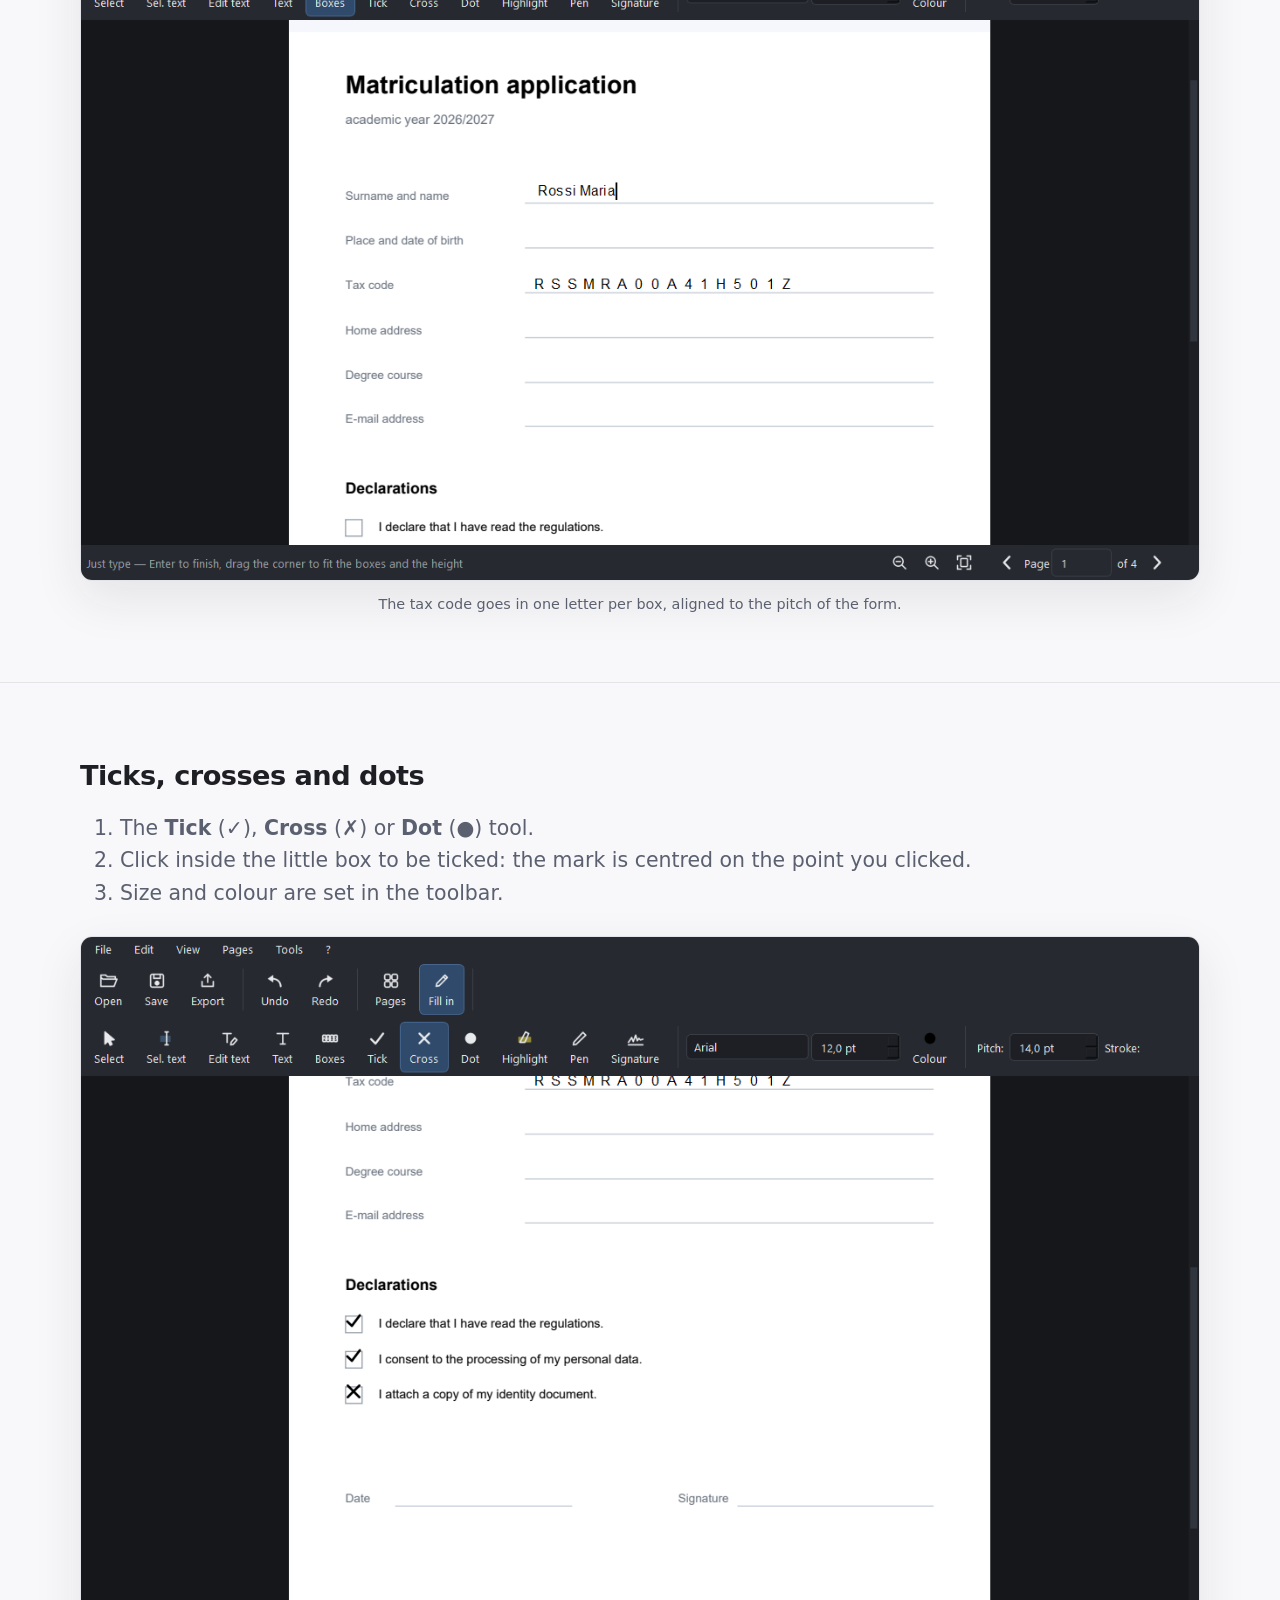
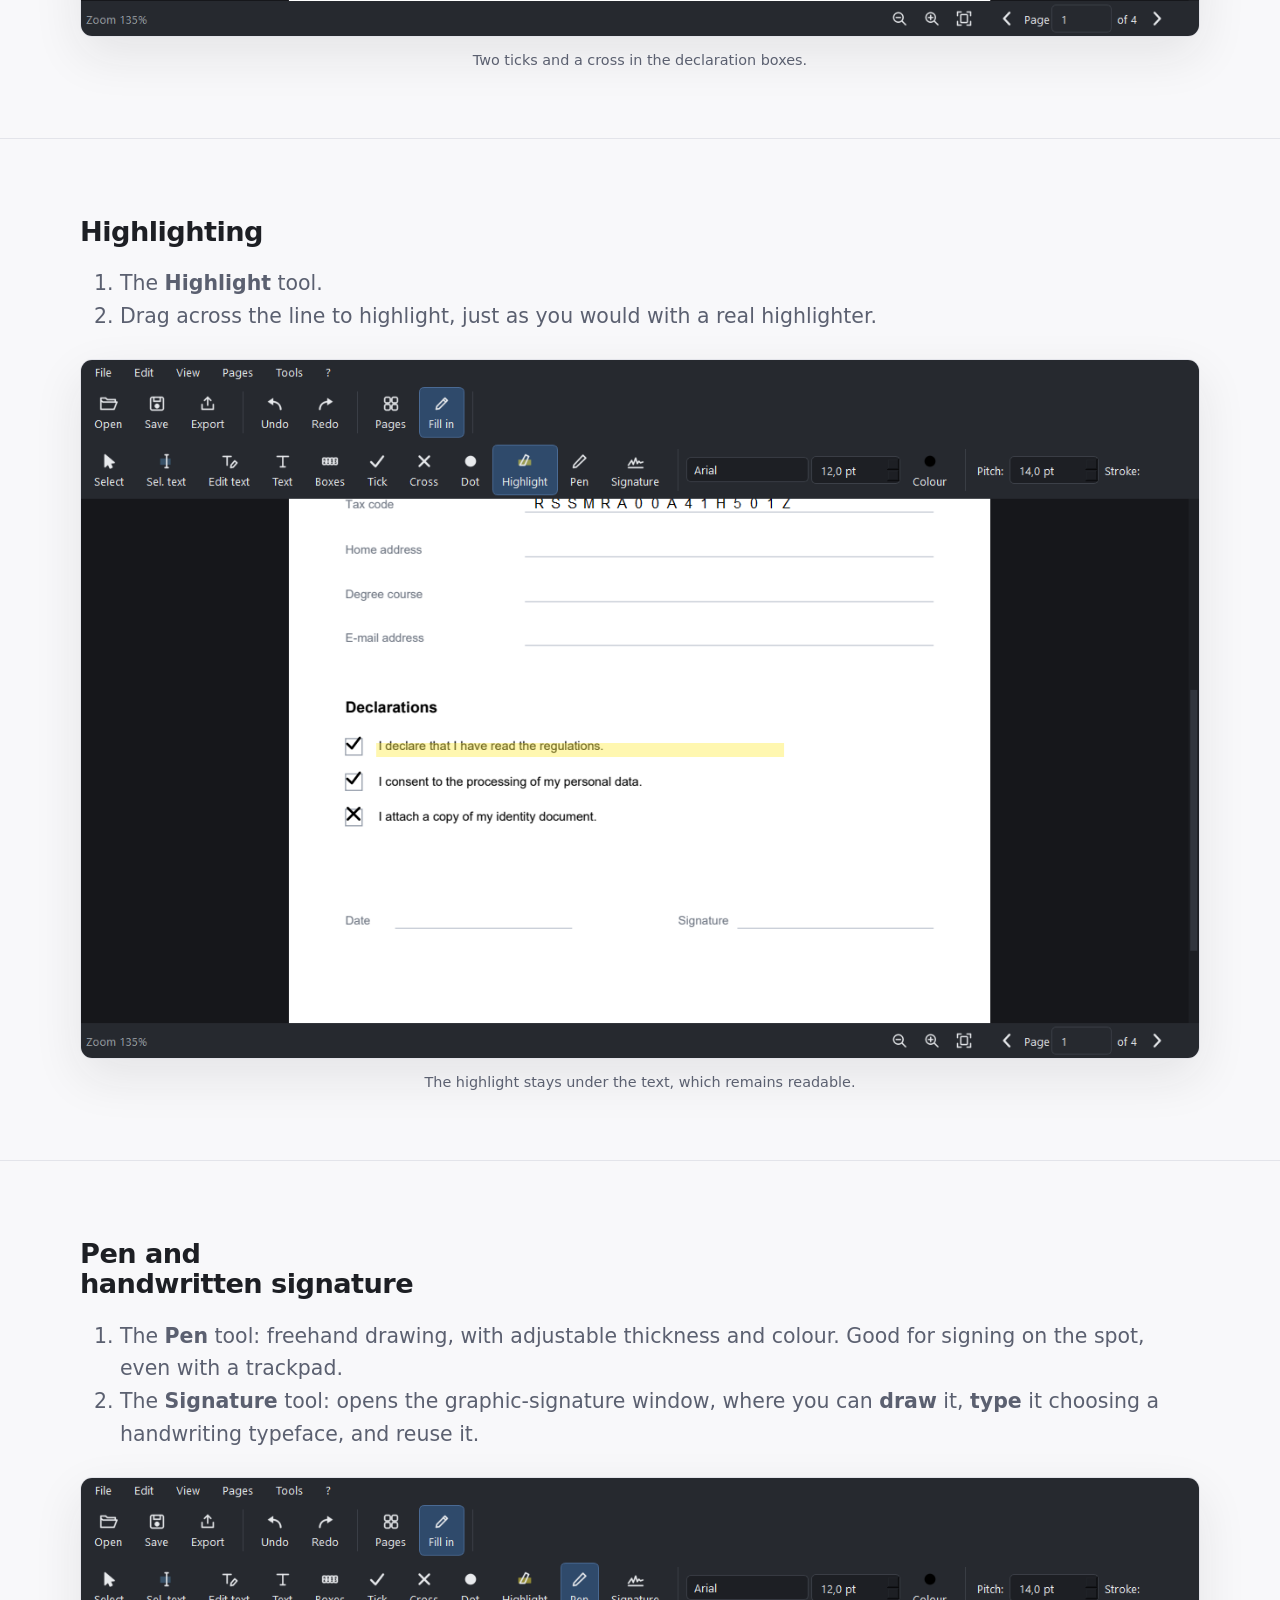
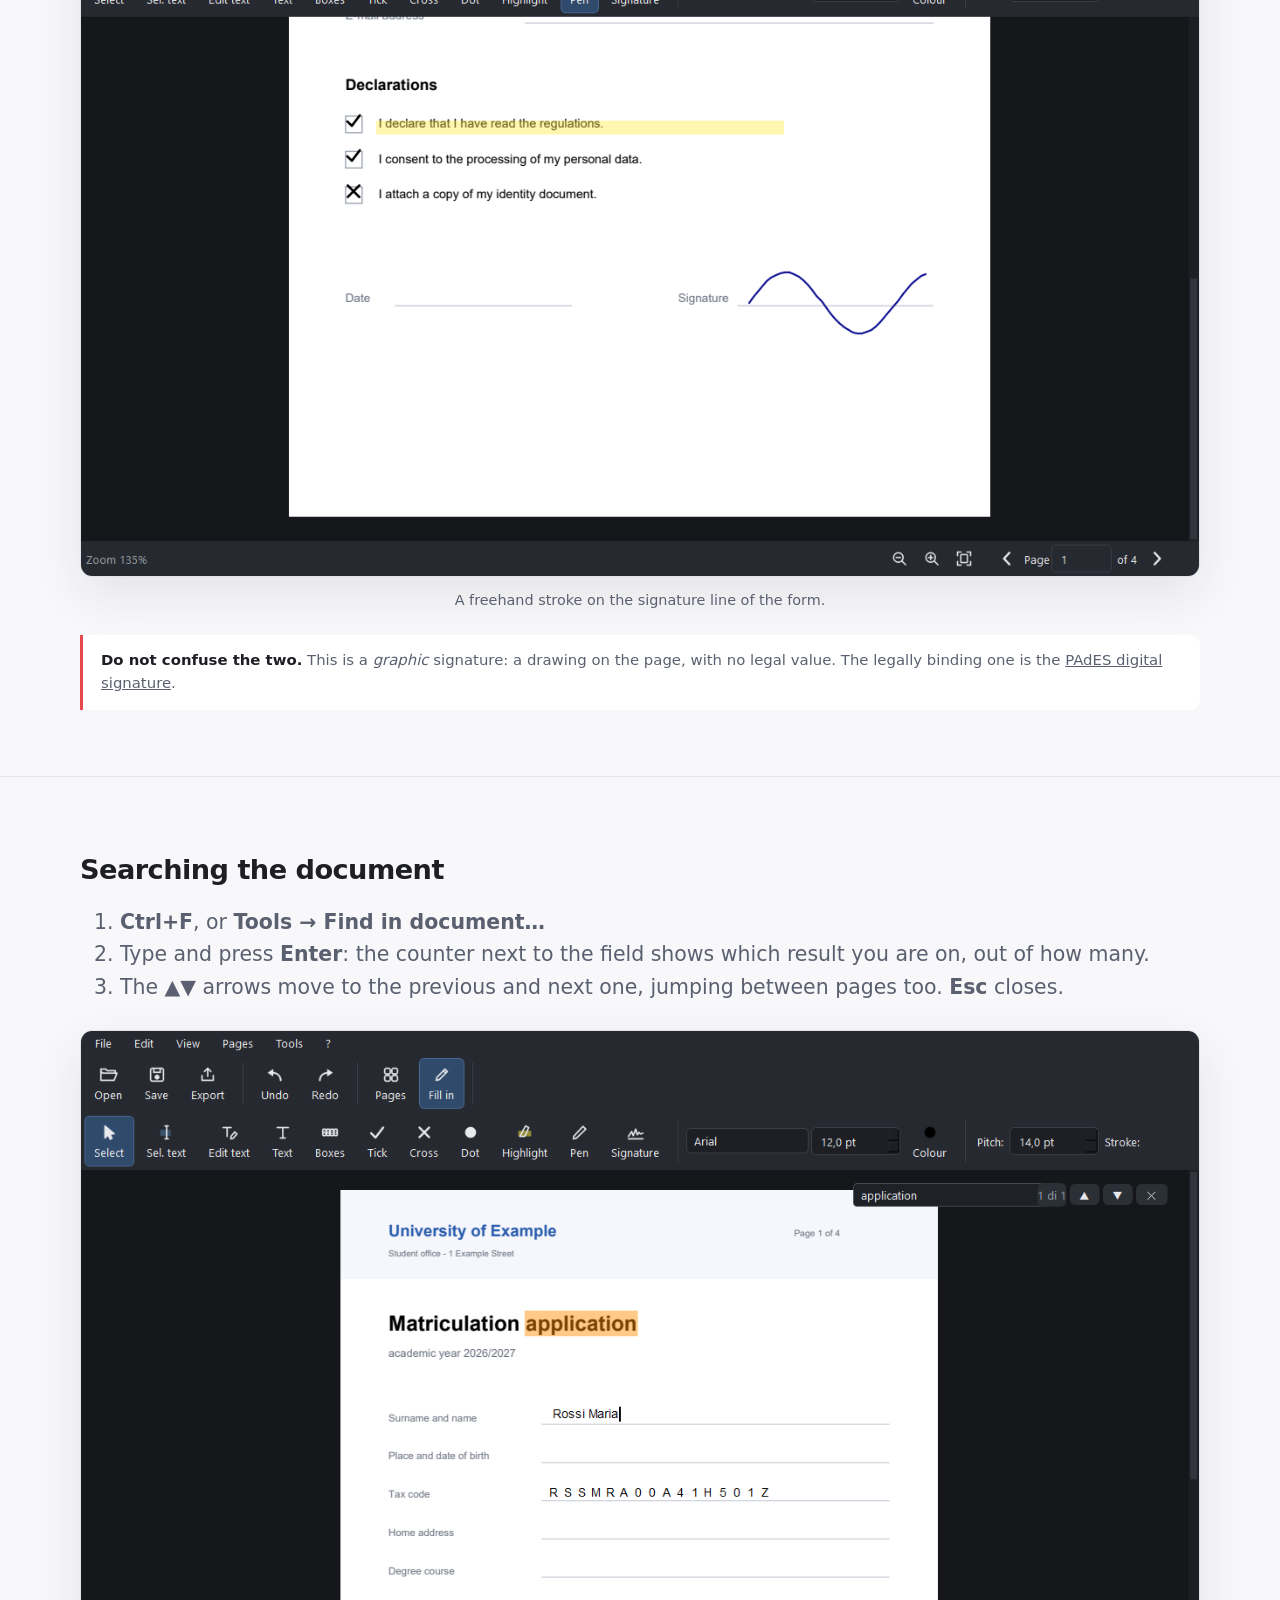
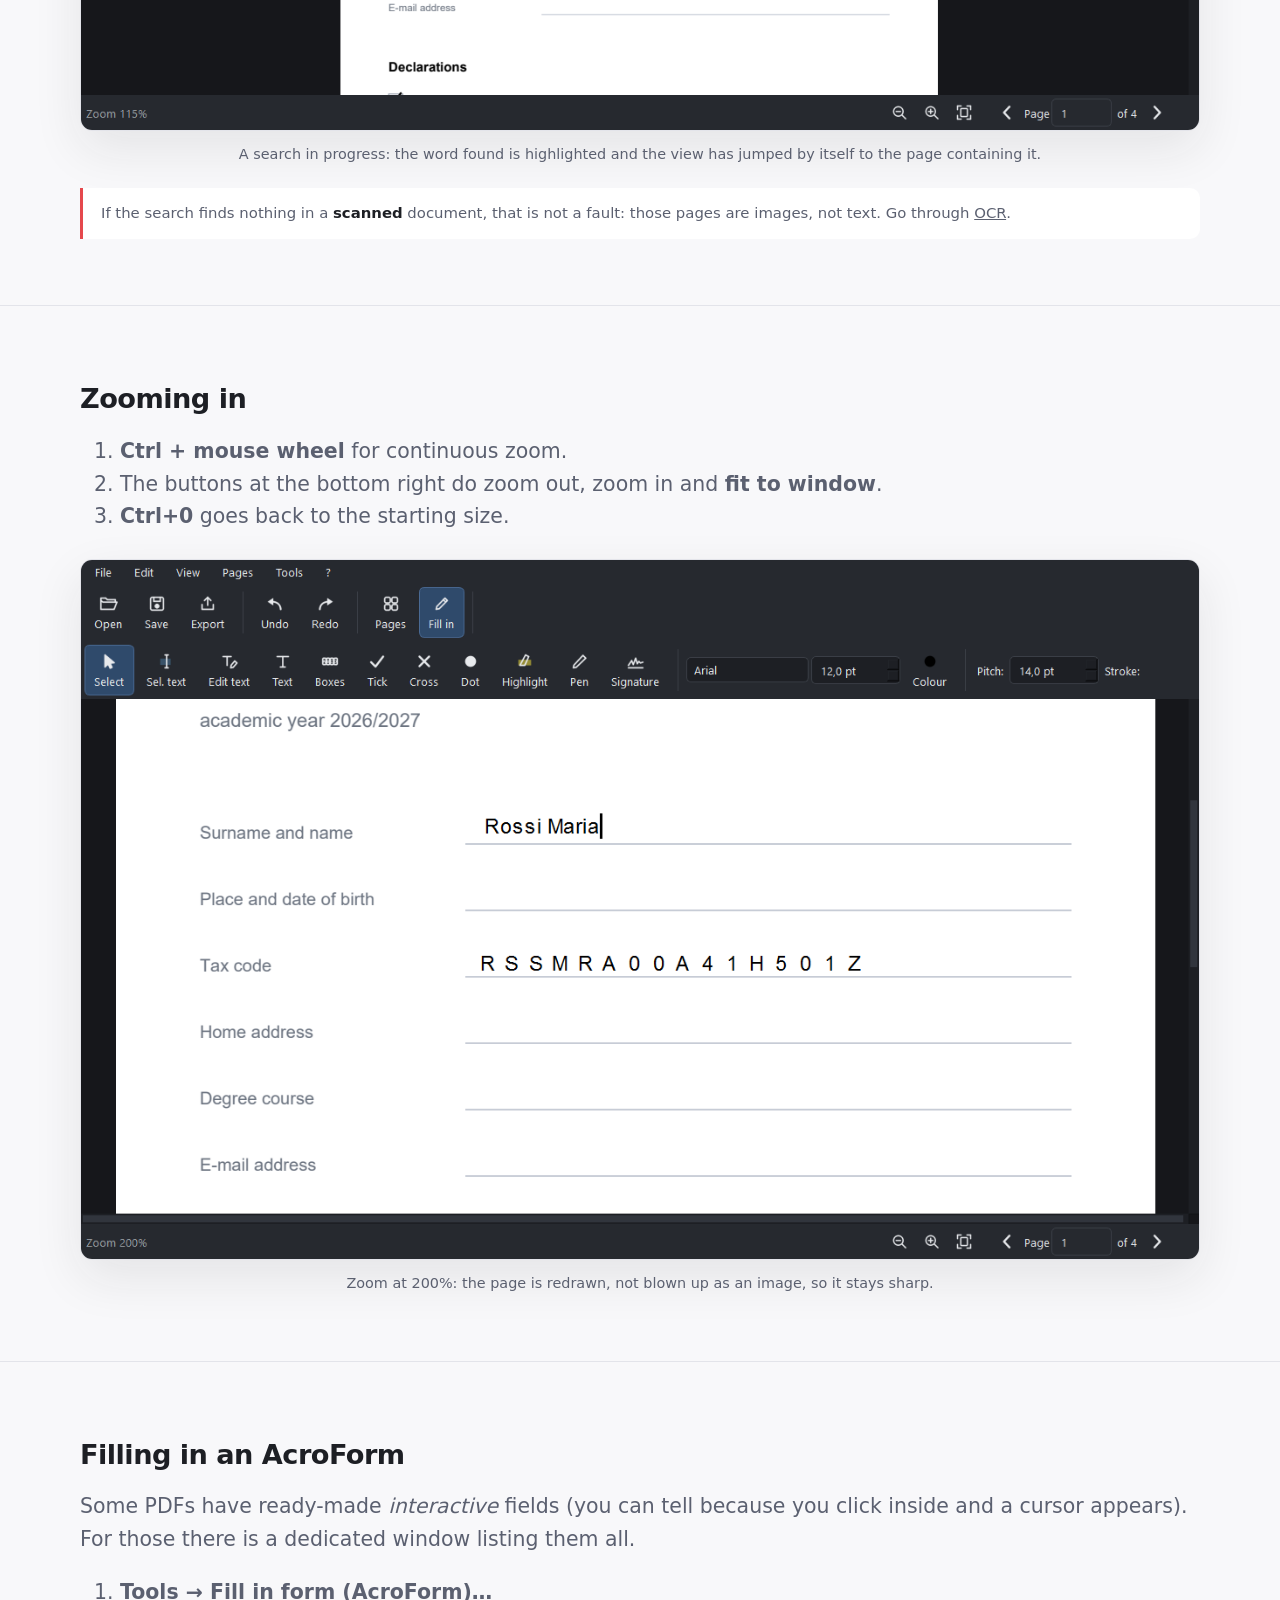
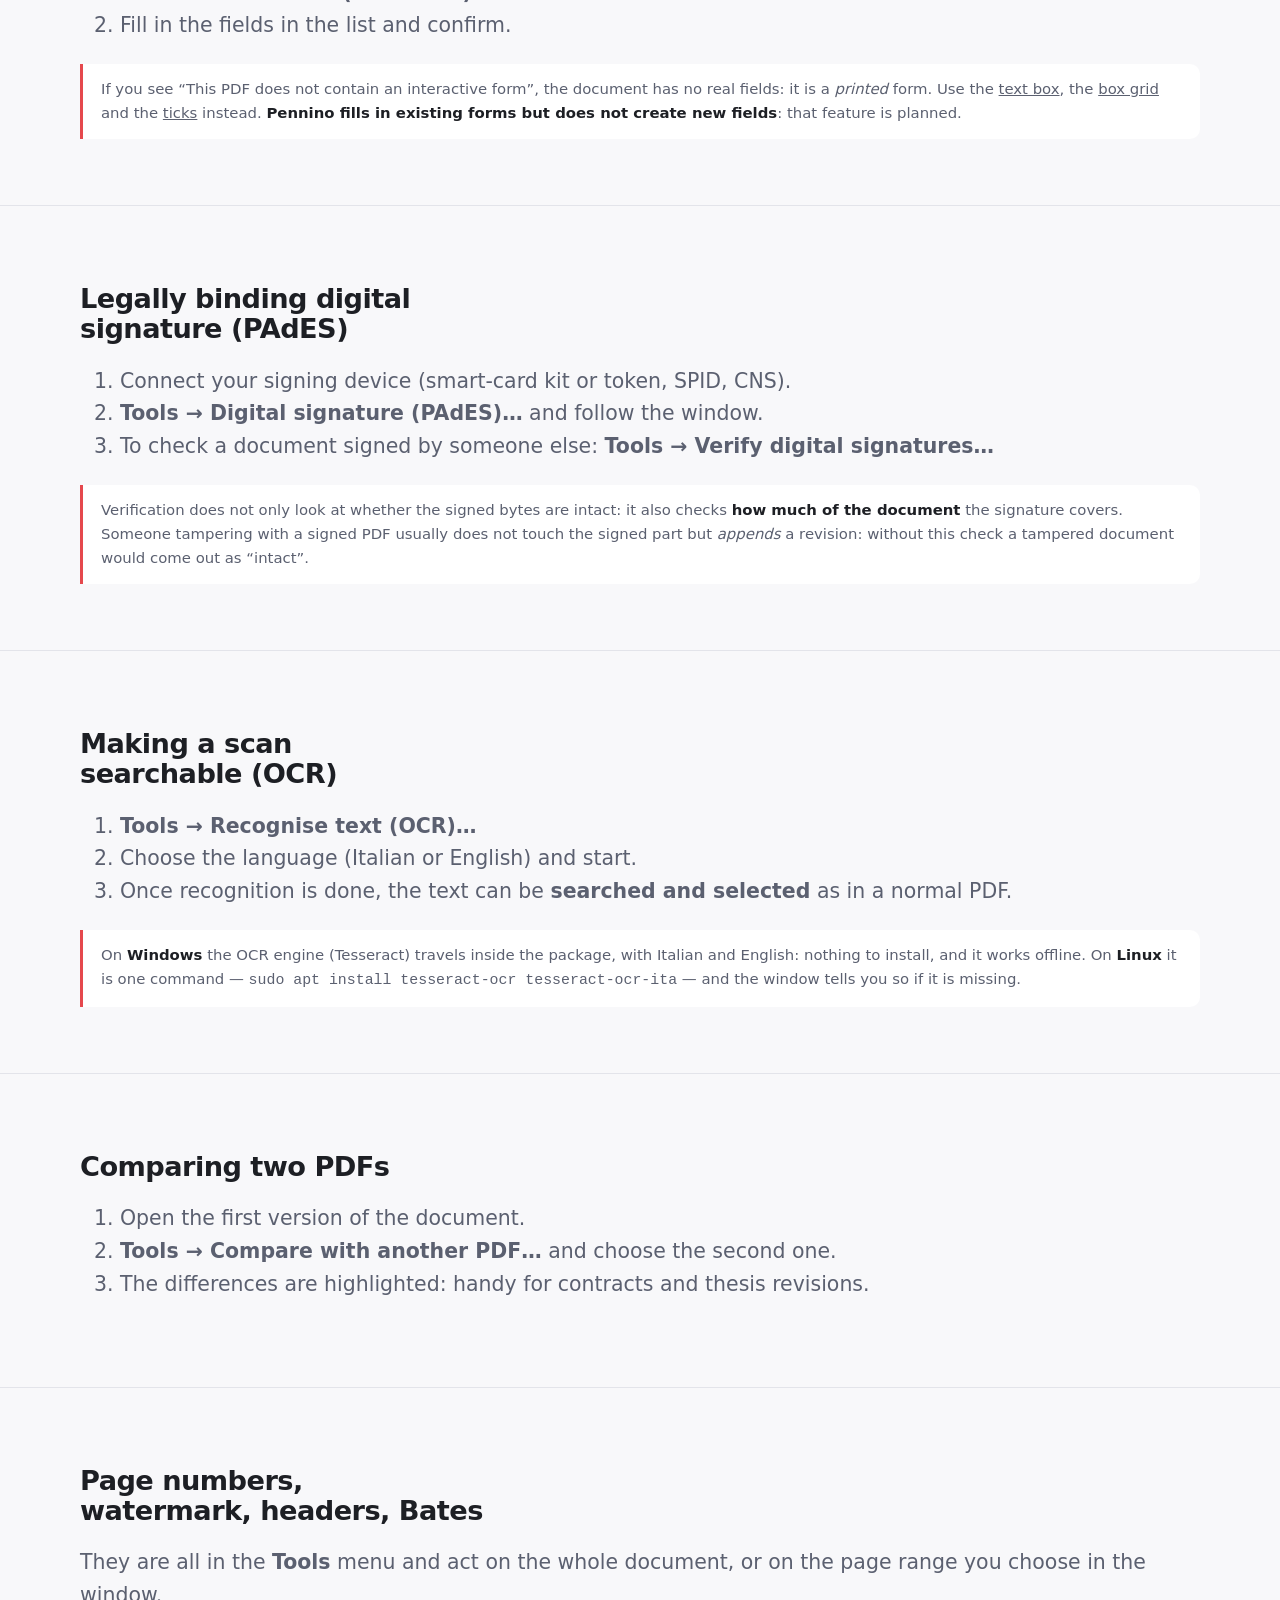
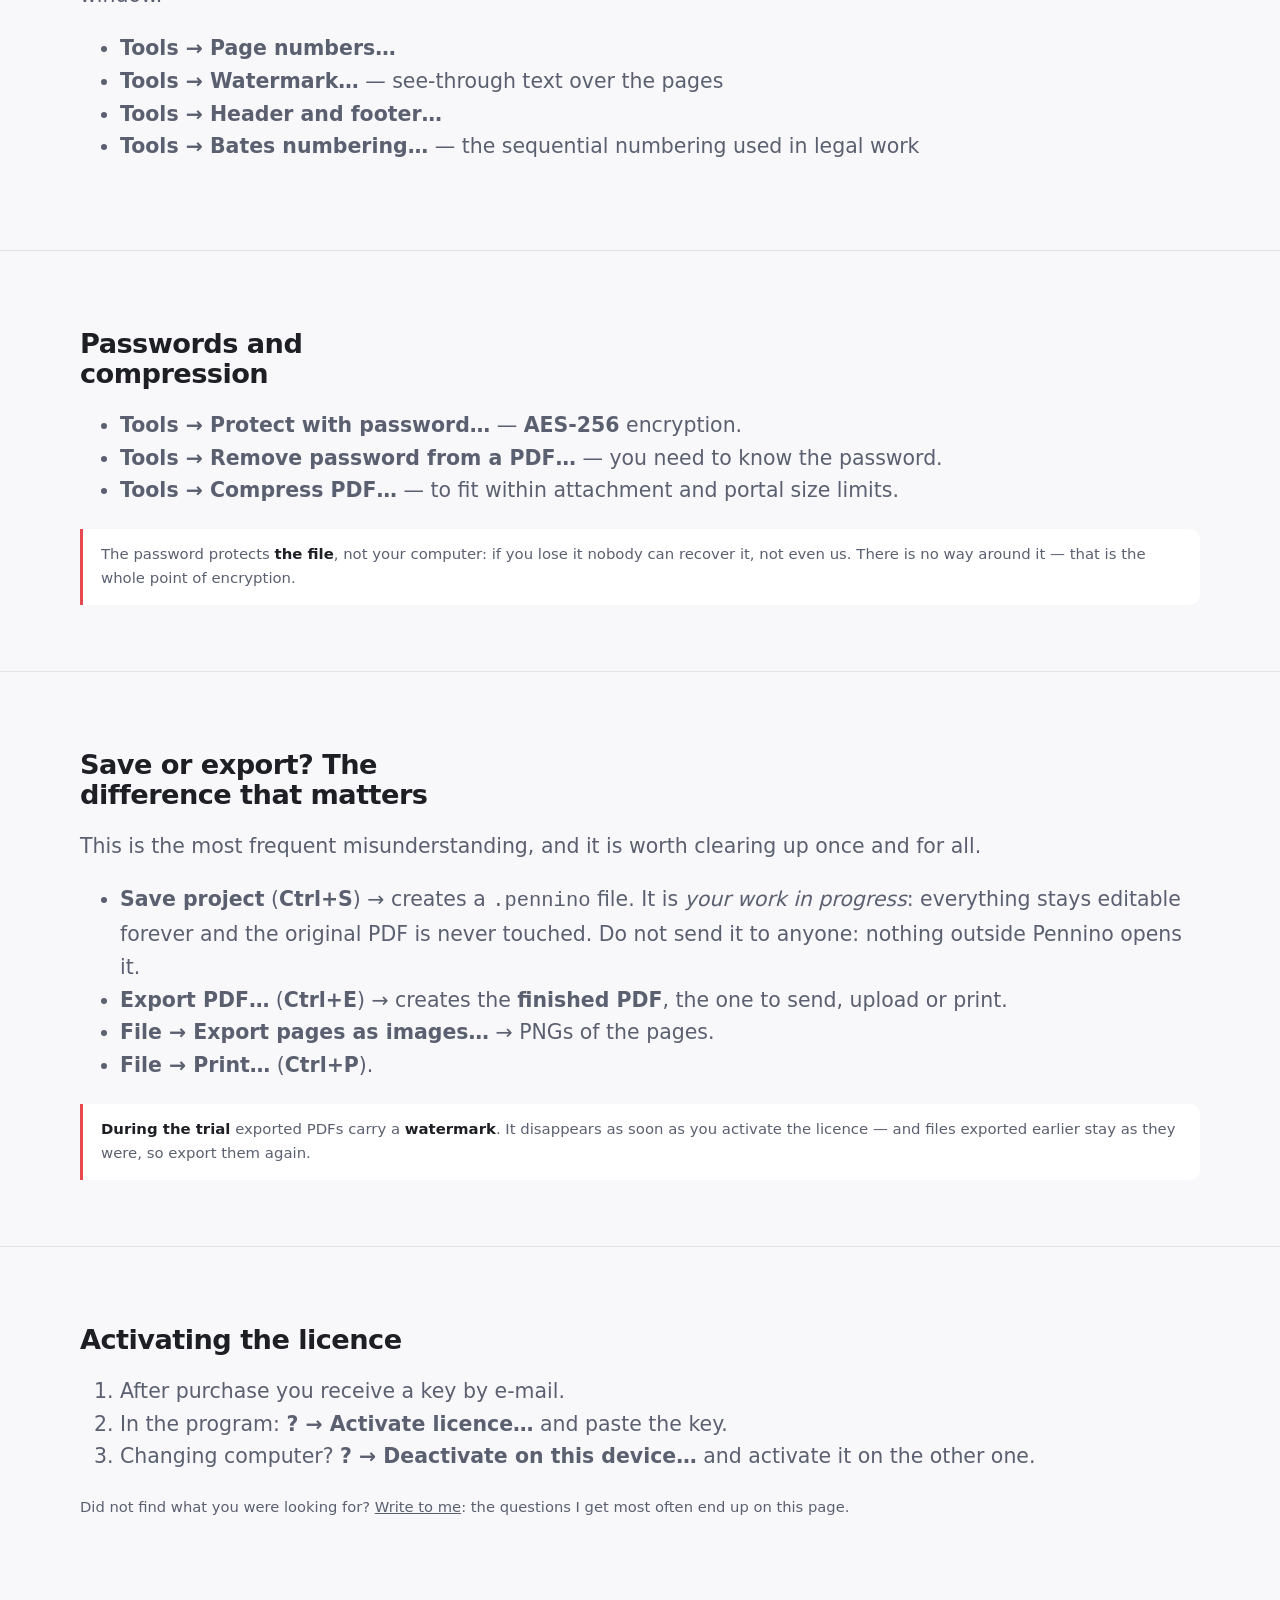
==== commit 673c31e5: "Aggiorna sito da landing/" ====
--- a/come-si-fa.html
+++ b/come-si-fa.html
@@ -329,10 +329,12 @@
         <li data-en="Choose the language (Italian or English) and start.">Scegli la lingua (italiano o inglese) e avvia.</li>
         <li data-en="Once recognition is done, the text can be <b>searched and selected</b> as in a normal PDF.">Finito il riconoscimento, il testo si può <b>cercare e selezionare</b> come in un PDF normale.</li>
       </ol>
-      <div class="note" data-en="OCR needs <b>Tesseract</b> installed on the computer: it is free, and the window tells you where to get it if it is missing. It is the only feature with an external dependency.">
-        L'OCR ha bisogno di <b>Tesseract</b> installato sul computer: è gratuito
-        e la finestra ti dice dove prenderlo se manca. È l'unica funzione con una
-        dipendenza esterna.
+      <div class="note" data-en="On <b>Windows</b> the OCR engine (Tesseract) travels inside the package, with Italian and English: nothing to install, and it works offline. On <b>Linux</b> it is one command — <code>sudo apt install tesseract-ocr tesseract-ocr-ita</code> — and the window tells you so if it is missing.">
+        Su <b>Windows</b> il motore OCR (Tesseract) è dentro il pacchetto, con
+        italiano e inglese: non devi installare niente e funziona anche offline.
+        Su <b>Linux</b> basta un comando —
+        <code>sudo apt install tesseract-ocr tesseract-ocr-ita</code> — e se manca
+        te lo dice la finestra.
       </div>
     </div>
   </section>
